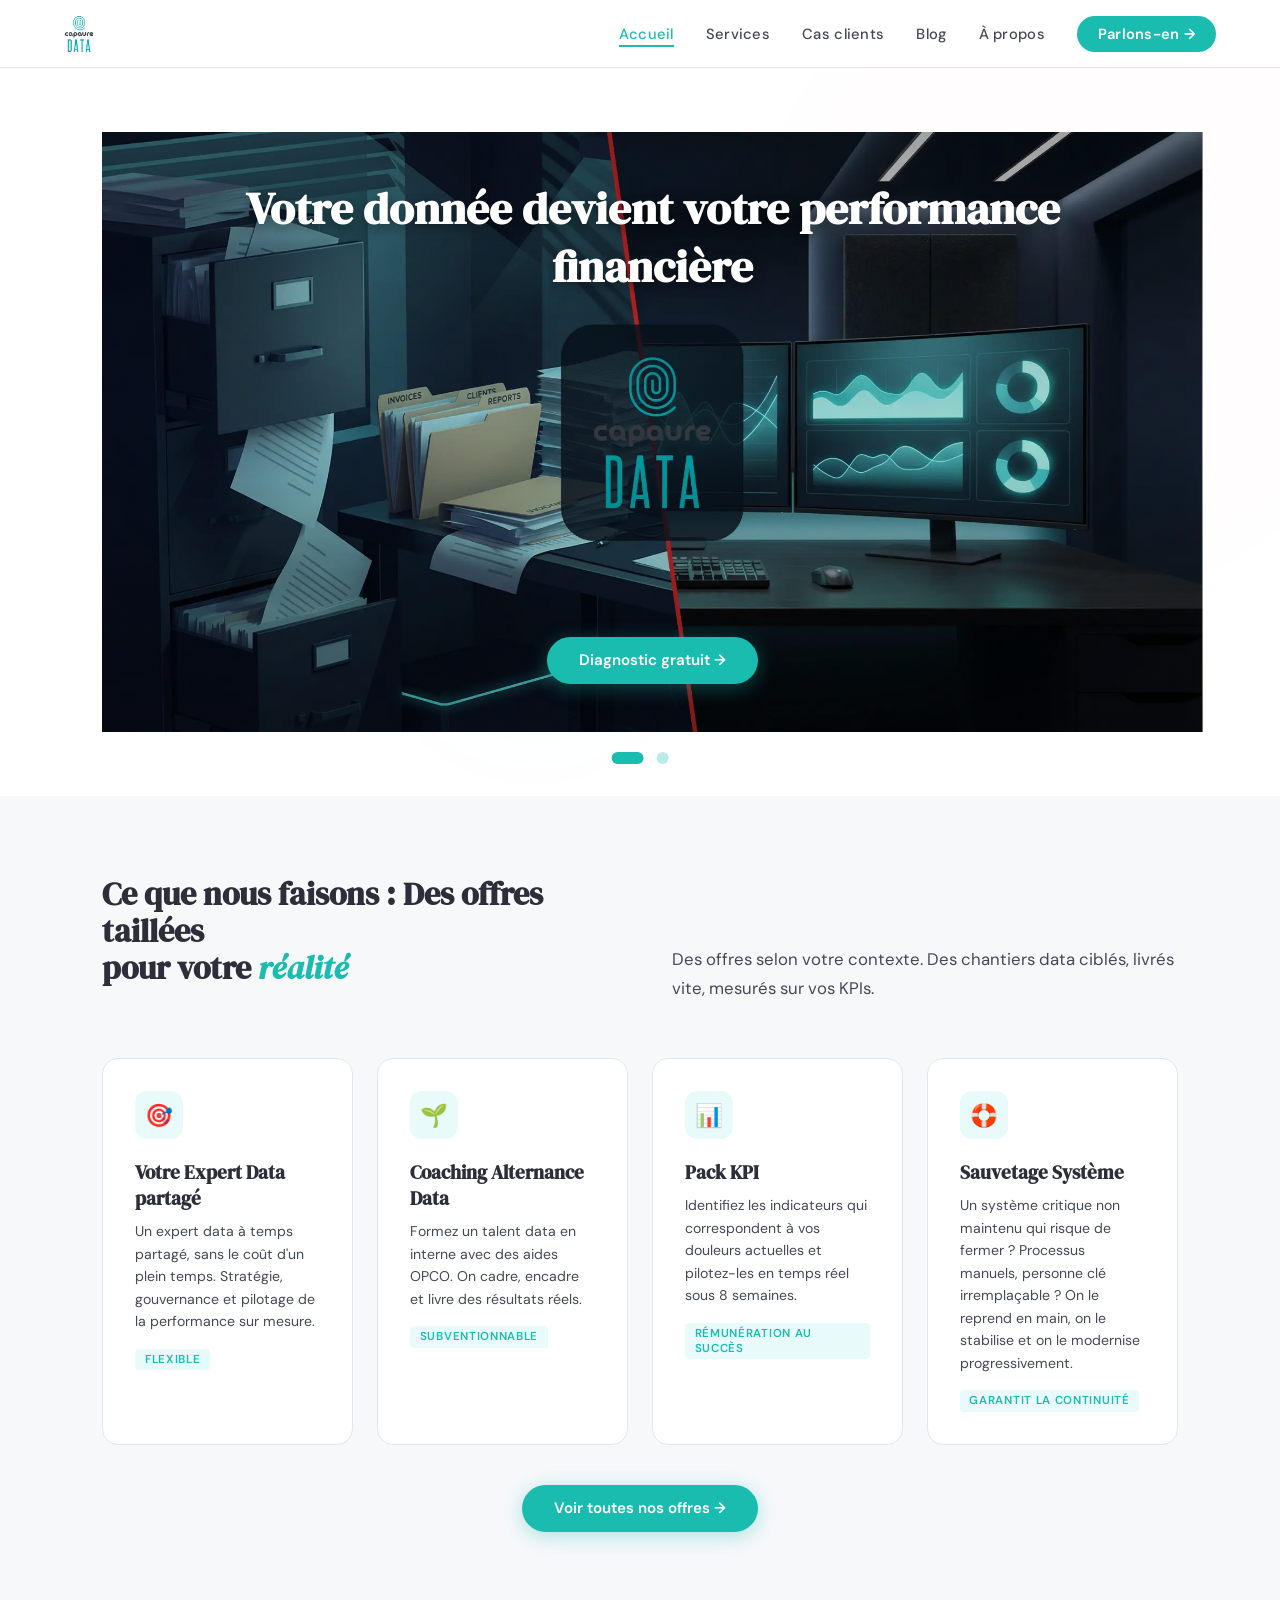
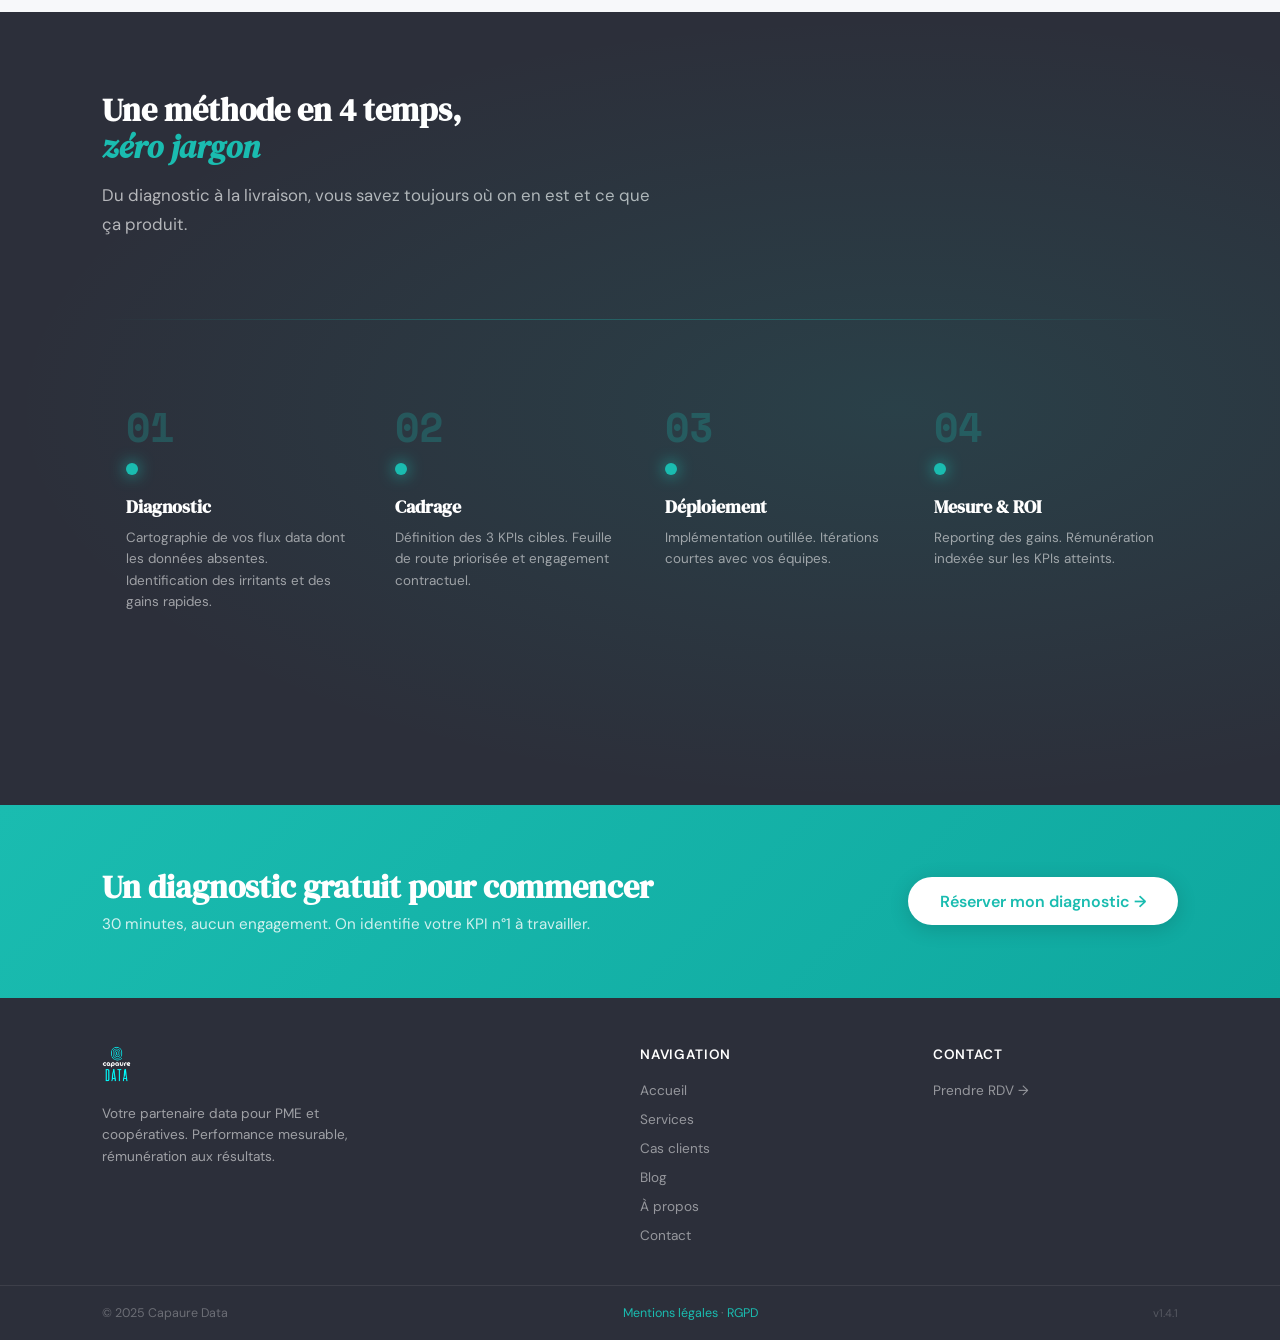
==== index.html @ a497f6e4 "v1.6.0: Add Mentions Légales and RGPD pages, rebrand Philippe to Capaure Data" ====
<!DOCTYPE html>
<html lang="fr">
<head>
  <meta charset="UTF-8">
  <meta name="viewport" content="width=device-width, initial-scale=1.0">
  <meta name="description" content="Capaure Data transforme vos données opérationnelles en leviers de performance mesurables. CDO-as-a-Service, Coaching Data, Pack KPI pour PME et coopératives.">
  <meta name="keywords" content="Data, CDO, Business Intelligence, PME, Coopératives, Performance, KPI, Trésorerie">
  <meta name="author" content="Capaure Data">
  <meta name="robots" content="index, follow">
  <meta property="og:title" content="Capaure Data — Pilotez vos performances par la donnée">
  <meta property="og:description" content="Transformez vos données en leviers de performance mesurables avec Capaure Data.">
  <meta property="og:type" content="website">
  <meta property="og:url" content="https://capaure.com">
  <meta name="twitter:card" content="summary_large_image">
  <meta name="twitter:title" content="Capaure Data — Pilotez vos performances par la donnée">
  <meta name="twitter:description" content="Transformez vos données en leviers de performance mesurables.">
  <link rel="canonical" href="https://capaure.com/">
  <title>Capaure Data — Pilotez vos performances par la donnée | Expert Data pour PME</title>
  <link rel="preconnect" href="https://fonts.googleapis.com">
  <link href="https://fonts.googleapis.com/css2?family=DM+Serif+Display:ital@0;1&family=DM+Sans:wght@300;400;500;600&family=Space+Mono:wght@400;700&display=swap" rel="stylesheet">
  <link rel="stylesheet" href="css/style.css">
  <style>
    /* ── HERO CARROUSEL ── */
    .hero-carousel {
      position: relative; overflow: visible;
      min-height: auto;
      height: auto;
    }
    .hero-slide {
      position: relative; inset: auto;
      min-height: auto;
      height: auto;
      display: none;
      grid-template-columns: 1fr 1fr;
      align-items: center; gap: 4rem;
      padding-left: 8vw; padding-right: 6vw; padding-top: 4rem; padding-bottom: 4rem;
      overflow: visible;
      opacity: 1;
      transition: opacity 0.8s ease-in-out;
      pointer-events: auto;
    }
    .hero-slide.active {
      display: grid;
      opacity: 1;
      pointer-events: auto;
      z-index: 1;
    }
    /* Style pour la nouvelle diapositive Situation vs Solution */
    .hero-slide:first-of-type {
      grid-template-columns: 1fr;
    }
    .hero-slide:first-of-type .hero-content {
      grid-column: 1;
    }
    @media (max-width: 768px) {
      .hero-slide:first-of-type [style*="grid-template-columns: 1fr 1fr"] {
        grid-template-columns: 1fr !important;
      }
    }
    .hero-bg { position: absolute; inset: 0; pointer-events: none; overflow: hidden; }
    .hero-bg-circle { position: absolute; border-radius: 50%; filter: blur(60px); opacity: .18; }
    .hero-bg-circle.c1 { width: 600px; height: 600px; background: var(--teal); right: -100px; top: -100px; }
    .hero-bg-circle.c2 { width: 300px; height: 300px; background: var(--teal-mid); left: 30%; bottom: 5%; }
    .hero-watermark {
      position: absolute; right: 3vw; top: 50%; transform: translateY(-50%);
      width: 52vw; max-width: 700px; opacity: .04; pointer-events: none;
    }
    .hero-content { position: relative; z-index: 2; }
    .hero-slide h1 { font-size: clamp(2.4rem,4.5vw,4rem); animation: fadeUp .7s .1s ease both; }
    .hero-sub { font-size: 1.05rem; line-height: 1.7; color: var(--dark-soft); max-width: 480px; margin-bottom: 2.5rem; animation: fadeUp .7s .2s ease both; }
    .hero-actions { display: flex; gap: 1rem; align-items: center; animation: fadeUp .7s .3s ease both; }
    .hero-kpis { display: flex; gap: 2rem; margin-top: 3rem; padding-top: 2rem; border-top: 1px solid var(--border); animation: fadeUp .7s .4s ease both; flex-wrap: wrap; }
    .kpi-item { max-width: 160px; }
    .kpi-value { font-size: 1.8rem; line-height: 1; margin-bottom: .2rem; }
    .kpi-label-main { font-size: .95rem; font-weight: 600; color: var(--dark); margin-top: .3rem; }
    .kpi-label { font-size: .78rem; color: var(--gray); line-height: 1.4; margin-top: .2rem; }
    .hero-visual { position: relative; z-index: 2; animation: fadeIn .8s .2s ease both; }

    /* Leviers */
    .hero-levers { display: grid; grid-template-columns: repeat(4,1fr); gap: 1.5rem; margin: 2.5rem 0; }
    .lever-item { background: rgba(26,188,176,.08); border: 1px solid rgba(26,188,176,.2); border-radius: 12px; padding: 1.5rem; text-align: center; transition: all .3s; }
    .lever-item:hover { background: rgba(26,188,176,.12); border-color: var(--teal); }
    .lever-icon { font-size: 2rem; margin-bottom: .8rem; }
    .lever-title { font-family: 'DM Serif Display', serif; font-size: 1.1rem; font-weight: 600; color: var(--dark); margin-bottom: .5rem; }
    .lever-desc { font-size: .85rem; color: var(--dark-soft); line-height: 1.5; }

    /* Data Journey Diagram */
    .data-journey-diagram { display: flex; align-items: center; gap: 2rem; background: white; border-radius: 16px; padding: 2.5rem; box-shadow: 0 8px 32px rgba(26,188,176,.15); }
    .journey-step { display: flex; align-items: flex-start; gap: 1.2rem; flex: 1; }
    .step-circle { width: 56px; height: 56px; min-width: 56px; background: linear-gradient(135deg, var(--teal), var(--teal-mid)); border-radius: 50%; display: flex; align-items: center; justify-content: center; font-size: 1.4rem; font-weight: 700; color: white; font-family: 'Space Mono', monospace; }
    .step-content { flex: 1; }
    .step-question { font-family: 'DM Serif Display', serif; font-size: 1rem; font-weight: 600; color: var(--dark); margin-bottom: .5rem; line-height: 1.3; }
    .step-desc { font-size: .85rem; color: var(--dark-soft); line-height: 1.5; }
    .journey-arrow { font-size: 1.8rem; color: var(--teal); font-weight: 700; }

    /* Dashboard mockup */
    .dashboard-card { background: white; border-radius: 20px; box-shadow: var(--shadow-lg); overflow: hidden; border: 1px solid var(--border); }
    .dashboard-header { background: var(--dark); padding: 1rem 1.5rem; display: flex; align-items: center; gap: .8rem; }
    .dot { width: 10px; height: 10px; border-radius: 50%; }
    .dot.r { background: #ff5f57; } .dot.y { background: #ffbd2e; } .dot.g { background: #28ca41; }
    .dashboard-title { color: rgba(255,255,255,.5); font-family: 'Space Mono', monospace; font-size: .72rem; margin-left: auto; }
    .dashboard-body { padding: 1.5rem; }
    .dash-metric-row { display: grid; grid-template-columns: 1fr 1fr 1fr; gap: 1rem; margin-bottom: 1.5rem; }
    .dash-metric { background: var(--light); border-radius: 12px; padding: 1rem; border: 1px solid var(--border); }
    .dash-metric-val { font-family: 'Space Mono', monospace; font-size: 1.4rem; font-weight: 700; color: var(--dark); }
    .dash-metric-val.up { color: var(--teal); }
    .dash-metric-lbl { font-size: .7rem; color: var(--gray); text-transform: uppercase; letter-spacing: .05em; margin-top: .2rem; }
    .dash-metric-delta { font-size: .72rem; font-weight: 600; margin-top: .3rem; }
    .dash-metric-delta.pos { color: var(--teal); }
    .mini-chart { display: flex; align-items: flex-end; gap: 3px; height: 40px; margin-top: .5rem; }
    .mini-bar { flex: 1; background: var(--teal-mid); border-radius: 3px 3px 0 0; }
    .mini-bar.active { background: var(--teal); }
    .progress-item { margin-bottom: .8rem; }
    .progress-header { display: flex; justify-content: space-between; margin-bottom: .3rem; }
    .progress-label { font-size: .78rem; color: var(--dark-soft); font-weight: 500; }
    .progress-pct { font-family: 'Space Mono', monospace; font-size: .75rem; color: var(--teal); font-weight: 700; }

    /* ── RESPONSIVE MOBILE ── */
    @media (max-width: 1024px) {
      .hero-carousel {
        min-height: auto;
      }
      .hero-slide {
        position: relative;
        inset: auto;
        grid-template-columns: 1fr;
        gap: 2rem;
        padding-left: 5vw;
        padding-right: 5vw;
        min-height: auto;
        opacity: 1 !important;
        pointer-events: auto !important;
        display: grid;
      }
      .hero-slide:not(.active) {
        display: none;
      }
      .hero-levers {
        grid-template-columns: repeat(2, 1fr);
        gap: 1rem;
      }
      .data-journey-diagram {
        flex-direction: column;
        gap: 1.5rem;
      }
      .journey-step {
        width: 100%;
      }
      .journey-arrow {
        transform: rotate(90deg);
        margin: 0.5rem 0;
      }
    }

    @media (max-width: 768px) {
      .hero-carousel {
        min-height: auto;
      }
      .hero-slide {
        position: relative;
        inset: auto;
        grid-template-columns: 1fr;
        gap: 2rem;
        padding-left: 4vw;
        padding-right: 4vw;
        min-height: auto;
        padding-top: 3rem;
        padding-bottom: 3rem;
        opacity: 1 !important;
        pointer-events: auto !important;
        display: grid;
      }
      .hero-slide:not(.active) {
        display: none;
      }
      .hero-slide h1 {
        font-size: clamp(1.8rem, 5vw, 2.8rem);
      }
      .hero-sub {
        font-size: 0.95rem;
        max-width: 100%;
      }
      .hero-actions {
        flex-direction: column;
        width: 100%;
      }
      .hero-actions a, .hero-actions button {
        width: 100%;
        text-align: center;
      }
      .hero-kpis {
        flex-direction: column;
        gap: 1.5rem;
      }
      .kpi-item {
        max-width: 100%;
      }
      .hero-levers {
        grid-template-columns: 1fr;
        gap: 1rem;
      }
      .lever-item {
        padding: 1.2rem;
      }
      .lever-icon {
        font-size: 1.5rem;
      }
      .lever-title {
        font-size: 1rem;
      }
      .lever-desc {
        font-size: 0.8rem;
      }
      .data-journey-diagram {
        flex-direction: column;
        gap: 1rem;
        padding: 1.5rem;
      }
      .journey-step {
        width: 100%;
      }
      .step-circle {
        width: 48px;
        height: 48px;
        min-width: 48px;
        font-size: 1.2rem;
      }
      .step-question {
        font-size: 0.95rem;
      }
      .step-desc {
        font-size: 0.8rem;
      }
      .journey-arrow {
        display: none;
      }
      .dashboard-card {
        border-radius: 12px;
      }
      .dashboard-body {
        padding: 1rem;
      }
      .dash-metric-row {
        grid-template-columns: 1fr 1fr;
        gap: 0.8rem;
        margin-bottom: 1rem;
      }
      .dash-metric {
        padding: 0.8rem;
      }
      .dash-metric-val {
        font-size: 1.2rem;
      }
    }

    @media (max-width: 600px) {
      .hero-carousel {
        min-height: auto;
      }
      .hero-slide {
        position: relative;
        inset: auto;
        padding-left: 3vw;
        padding-right: 3vw;
        padding-top: 2rem;
        padding-bottom: 2rem;
        opacity: 1 !important;
        pointer-events: auto !important;
        display: grid;
      }
      .hero-slide:not(.active) {
        display: none;
      }
      .hero-slide h1 {
        font-size: clamp(1.6rem, 4vw, 2.2rem);
        margin-bottom: 1rem;
      }
      .hero-sub {
        font-size: 0.9rem;
        margin-bottom: 1.5rem;
      }
      .hero-actions {
        gap: 0.5rem;
      }
      .hero-actions a, .hero-actions button {
        font-size: 0.9rem;
        padding: 0.8rem 1.2rem;
      }
      .hero-kpis {
        gap: 1rem;
        padding-top: 1rem;
        margin-top: 1.5rem;
        border-top: 1px solid var(--border);
      }
      .kpi-value {
        font-size: 1.4rem;
      }
      .kpi-label-main {
        font-size: 0.85rem;
      }
      .kpi-label {
        font-size: 0.7rem;
      }
      .hero-levers {
        grid-template-columns: 1fr;
        gap: 0.8rem;
        margin: 1.5rem 0;
      }
      .lever-item {
        padding: 1rem;
      }
      .lever-icon {
        font-size: 1.3rem;
        margin-bottom: 0.5rem;
      }
      .lever-title {
        font-size: 0.95rem;
      }
      .lever-desc {
        font-size: 0.75rem;
      }
      .data-journey-diagram {
        padding: 1.2rem;
        gap: 0.8rem;
      }
      .journey-step {
        gap: 0.8rem;
      }
      .step-circle {
        width: 40px;
        height: 40px;
        min-width: 40px;
        font-size: 1rem;
      }
      .step-question {
        font-size: 0.9rem;
      }
      .step-desc {
        font-size: 0.75rem;
      }
      .dashboard-card {
        border-radius: 8px;
      }
      .dashboard-header {
        padding: 0.8rem 1rem;
      }
      .dashboard-body {
        padding: 0.8rem;
      }
      .dash-metric-row {
        grid-template-columns: 1fr;
        gap: 0.6rem;
        margin-bottom: 0.8rem;
      }
      .dash-metric {
        padding: 0.6rem;
      }
      .dash-metric-val {
        font-size: 1rem;
      }
      .dash-metric-lbl {
        font-size: 0.65rem;
      }
      .mini-chart {
        height: 30px;
        gap: 2px;
      }
    }
    .progress-track { height: 6px; background: var(--teal-light); border-radius: 100px; overflow: hidden; }
    .progress-fill { height: 100%; background: linear-gradient(90deg, var(--teal-mid), var(--teal)); border-radius: 100px; animation: growBar 1.5s ease both; }

    /* Carousel dots */
    .carousel-dots {
      position: absolute; bottom: 2rem; left: 50%; transform: translateX(-50%);
      display: flex; gap: .8rem; z-index: 10;
    }
    .carousel-dots .dot {
      width: 12px; height: 12px; border-radius: 50%;
      background: rgba(26,188,176,.3); cursor: pointer;
      transition: all .3s; border: none; padding: 0;
    }
    .carousel-dots .dot.active {
      background: var(--teal); width: 32px; border-radius: 100px;
    }

    /* Services aperçu */
    .services-section { background: var(--light); padding: 5rem 8vw; }
    .services-header { display: grid; grid-template-columns: 1fr 1fr; gap: 4rem; align-items: end; margin-bottom: 3.5rem; }
    .services-grid { display: grid; grid-template-columns: repeat(4,1fr); gap: 1.5rem; }
    .service-card { background: white; border-radius: 16px; padding: 2rem; border: 1px solid var(--border); transition: transform .25s, box-shadow .25s, border-color .25s; position: relative; overflow: hidden; }
    .service-card::before { content: ''; position: absolute; top: 0; left: 0; right: 0; height: 3px; background: linear-gradient(90deg, var(--teal-mid), var(--teal)); transform: scaleX(0); transform-origin: left; transition: transform .3s; }
    .service-card:hover { transform: translateY(-4px); box-shadow: var(--shadow-lg); border-color: var(--teal-mid); }
    .service-card:hover::before { transform: scaleX(1); }
    .service-icon { width: 48px; height: 48px; background: var(--teal-light); border-radius: 12px; display: flex; align-items: center; justify-content: center; font-size: 1.4rem; margin-bottom: 1.2rem; }
    .service-card h3 { font-family: 'DM Serif Display', serif; font-size: 1.2rem; margin-bottom: .6rem; }
    .service-card p { font-size: .88rem; line-height: 1.6; color: var(--dark-soft); }
    .service-tag { display: inline-block; margin-top: 1rem; font-size: .72rem; font-weight: 600; letter-spacing: .06em; text-transform: uppercase; color: var(--teal); background: var(--teal-light); padding: .2rem .6rem; border-radius: 4px; }

    /* Méthode */
    .method-section { background: var(--dark); color: white; position: relative; overflow: hidden; padding: 5rem 8vw; }
    .method-section::before { content: ''; position: absolute; inset: 0; background: radial-gradient(ellipse at 70% 50%, rgba(26,188,176,.12) 0%, transparent 70%); pointer-events: none; }
    .method-steps { display: grid; grid-template-columns: repeat(4,1fr); gap: 1px; margin-top: 3.5rem; position: relative; margin-left: -8vw; margin-right: -8vw; padding-left: 8vw; padding-right: 8vw; }
    .method-steps::before { content: ''; position: absolute; top: 24px; left: 8vw; right: 8vw; height: 1px; background: linear-gradient(90deg, transparent, var(--teal), var(--teal), transparent); opacity: .3; }
    .method-step { padding: 2rem 1.5rem; }
    .step-num { font-family: 'Space Mono', monospace; font-size: 2.5rem; font-weight: 700; color: var(--teal); opacity: .25; line-height: 1; margin-bottom: 1rem; }
    .step-dot { width: 12px; height: 12px; background: var(--teal); border-radius: 50%; margin-bottom: 1.2rem; box-shadow: 0 0 16px var(--teal); }
    .method-step h3 { font-family: 'DM Serif Display', serif; font-size: 1.15rem; color: white; margin-bottom: .5rem; }
    .method-step p { font-size: .84rem; line-height: 1.6; color: rgba(255,255,255,.55); }

    /* Secteurs */
    section.reveal:not(.services-section) > div { padding: 5rem 8vw; }
    .sectors-grid { display: grid; grid-template-columns: repeat(2,1fr); gap: 1.5rem; }
    .sector-card { display: flex; align-items: flex-start; gap: 1.2rem; background: white; border: 1px solid var(--border); border-radius: 14px; padding: 1.5rem; transition: border-color .2s, box-shadow .2s; }
    .sector-card:hover { border-color: var(--teal); box-shadow: 0 4px 24px rgba(26,188,176,.12); }
    .sector-icon-wrap { width: 44px; height: 44px; flex-shrink: 0; background: var(--teal-light); border-radius: 10px; display: flex; align-items: center; justify-content: center; font-size: 1.3rem; }
    .sector-card h3 { font-size: 1rem; font-weight: 600; margin-bottom: .4rem; }
    .sector-card p { font-size: .84rem; color: var(--dark-soft); line-height: 1.5; }

    @media (max-width: 900px) {
      .hero-slide { grid-template-columns: 1fr; padding: 5rem 6vw 4rem; }
      .hero-visual { display: none; }
      .hero-levers { grid-template-columns: repeat(2,1fr); }
      .services-header { grid-template-columns: 1fr; gap: 1rem; }
      .services-grid { grid-template-columns: repeat(2,1fr); }
      .method-steps { grid-template-columns: 1fr 1fr; }
      .sectors-grid { grid-template-columns: 1fr; }
    }
    @media (max-width: 600px) {
      .hero-levers { grid-template-columns: 1fr; }
      .services-grid { grid-template-columns: 1fr; }
      .method-steps { grid-template-columns: 1fr; }
    }
  </style>
</head>
<body>

<!-- NAV -->
<nav id="mainNav">
  <a href="index.html" class="nav-logo">
    <img src="assets/logo.png" alt="Capaure Data">
    <span class="nav-logo-fallback">Capaure <strong>Data</strong></span>
  </a>
  <ul class="nav-links">
    <li><a href="index.html" class="active">Accueil</a></li>
    <li><a href="services.html">Services</a></li>
    <li><a href="cas-clients.html">Cas clients</a></li>
    <li><a href="blog.html">Blog</a></li>
    <li><a href="a-propos.html">À propos</a></li>
    <li><a href="contact.html" class="nav-cta">Parlons-en →</a></li>
  </ul>
  <div class="nav-burger" id="navBurger"><span></span><span></span><span></span></div>
</nav>

<!-- HERO CARROUSEL -->
<section class="hero-carousel">
  <!-- Diapositive 0 : Situation vs Solution avec flèche de transformation -->
  <div class="hero-slide active">
    <div class="hero-bg">
      <div class="hero-bg-circle c1" style="background: rgba(255,95,87,.08); right: -100px; top: -100px;"></div>
      <div class="hero-bg-circle c2" style="background: rgba(26,188,176,.08); left: 30%; bottom: 5%;"></div>
    </div>
    <div class="hero-content" style="grid-template-columns: 1fr; max-width: 100%; position: relative; background: url('assets/pme_split_logo_center.webp') center/cover no-repeat; min-height: 600px; display: flex; flex-direction: column; align-items: center; justify-content: space-between; padding: 3rem 2rem;">
      <!-- Overlay semi-transparent pour lisibilité -->
      <div style="position: absolute; top: 0; left: 0; right: 0; bottom: 0; background: linear-gradient(180deg, rgba(0,0,0,0.3) 0%, rgba(0,0,0,0.1) 50%, rgba(0,0,0,0.4) 100%); z-index: 1;"></div>
      
      <!-- Titre en haut -->
      <h1 style="position: relative; z-index: 10; font-family: 'DM Serif Display', serif; font-size: clamp(1.8rem, 5vw, 2.8rem); color: white; text-align: center; line-height: 1.3; margin: 0; max-width: 90%; text-shadow: 0 4px 12px rgba(0,0,0,0.4);">Votre donnée devient votre performance financière</h1>
      
      <!-- Bouton CTA centré en bas -->
      <div class="hero-actions" style="position: relative; z-index: 10;">
        <a href="contact.html" class="btn-primary">Diagnostic gratuit →</a>
      </div>
    </div>
    </div>

  </div>

  <!-- Diapositive 1 : La donnée au service de votre terrain -->
  <div class="hero-slide">
    <div class="hero-bg">
      <div class="hero-bg-circle c1"></div>
      <div class="hero-bg-circle c2"></div>
    </div>
    <svg class="hero-watermark" viewBox="0 0 200 200" xmlns="http://www.w3.org/2000/svg">
      <path d="M100,20 C55,20 20,55 20,100 C20,145 55,180 100,180 C145,180 180,145 180,100" fill="none" stroke="#1ABCB0" stroke-width="2.5"/>
      <path d="M100,35 C63,35 35,63 35,100 C35,137 63,165 100,165 C137,165 165,137 165,100" fill="none" stroke="#1ABCB0" stroke-width="2.5"/>
      <path d="M100,50 C71,50 50,71 50,100 C50,129 71,150 100,150 C129,150 150,129 150,100" fill="none" stroke="#1ABCB0" stroke-width="2.5"/>
      <path d="M100,65 C79,65 65,79 65,100 C65,121 79,135 100,135 C121,135 135,121 135,100" fill="none" stroke="#1ABCB0" stroke-width="2.5"/>
      <path d="M100,80 C87,80 80,87 80,100 C80,113 87,120 100,120 C113,120 120,113 120,100" fill="none" stroke="#1ABCB0" stroke-width="2.5"/>
      <circle cx="100" cy="100" r="5" fill="#1ABCB0"/>
    </svg>
    <div class="hero-content">
      <div class="eyebrow-pill">Offre pour les entreprises à données sous-exploitées</div>
      <h1>La donnée<br>au service de <em>votre terrain</em></h1>
      <p class="hero-sub">Capaure Data transforme vos données opérationnelles en leviers de performance mesurables — pour les PME et coopératives qui veulent des résultats concrets, pas des slides.</p>
      <div class="hero-actions">
        <a href="contact.html" class="btn-primary">Diagnostic gratuit →</a>
        <a href="services.html" class="btn-secondary">Nos offres <span class="arrow">→</span></a>
      </div>
      <div class="hero-kpis">
        <div class="kpi-item"><div class="kpi-value">💰</div><div class="kpi-label-main">Vendre plus</div><div class="kpi-label">Chaque devis non transformé est du CA perdu. On le traque et on le récupère.</div></div>
        <div class="kpi-item"><div class="kpi-value">📦</div><div class="kpi-label-main">Livrer mieux</div><div class="kpi-label">Moins de retards = moins de pénalités et plus de renouvellements.</div></div>
        <div class="kpi-item"><div class="kpi-value">📉</div><div class="kpi-label-main">Encaisser vite</div><div class="kpi-label">Des créances mieux pilotées, c'est de la trésorerie libérée.</div></div>
      </div>
    </div>
    <div class="hero-visual">
      <div class="dashboard-card">
        <div class="dashboard-header">
          <div class="dot r"></div><div class="dot y"></div><div class="dot g"></div>
          <span class="dashboard-title">capaure · tableau de bord</span>
        </div>
        <div class="dashboard-body">
          <div class="dash-metric-row">
            <div class="dash-metric"><div class="dash-metric-val up">87%</div><div class="dash-metric-lbl">Livraisons OTD</div><div class="dash-metric-delta pos">↑ +12pts</div></div>
            <div class="dash-metric"><div class="dash-metric-val up">23%</div><div class="dash-metric-lbl">Conv. devis</div><div class="dash-metric-delta pos">↑ +8pts</div></div>
            <div class="dash-metric"><div class="dash-metric-val">-18j</div><div class="dash-metric-lbl">DSO créances</div><div class="dash-metric-delta pos">↓ amélioré</div></div>
          </div>
          <div class="mini-chart">
            <div class="mini-bar" style="height:40%"></div><div class="mini-bar" style="height:55%"></div>
            <div class="mini-bar" style="height:45%"></div><div class="mini-bar" style="height:65%"></div>
            <div class="mini-bar" style="height:70%"></div><div class="mini-bar" style="height:60%"></div>
            <div class="mini-bar active" style="height:87%"></div>
          </div>
          <div style="height:1px;background:var(--border);margin:1rem 0"></div>
          <div class="progress-item"><div class="progress-header"><span class="progress-label">Conversion devis</span><span class="progress-pct">87%</span></div><div class="progress-track"><div class="progress-fill" style="width:87%"></div></div></div>
          <div class="progress-item"><div class="progress-header"><span class="progress-label">Livraisons à l'heure</span><span class="progress-pct">74%</span></div><div class="progress-track"><div class="progress-fill" style="width:74%"></div></div></div>
          <div class="progress-item"><div class="progress-header"><span class="progress-label">Recouvrement créances</span><span class="progress-pct">91%</span></div><div class="progress-track"><div class="progress-fill" style="width:91%"></div></div></div>
        </div>
      </div>
    </div>
  </div>

  <!-- Diapositive 2 : 30% des dirigeants + leviers -->
  <div class="hero-slide">
    <div class="hero-bg">
      <div class="hero-bg-circle c1" style="background: rgba(26,188,176,.15)"></div>
      <div class="hero-bg-circle c2" style="background: rgba(26,188,176,.08)"></div>
    </div>
    <div class="hero-content">
      <div class="eyebrow-pill">Le défi des dirigeants</div>
      <h1>30% des dirigeants de TPE-PME<br>jugent leur <em>trésorerie difficile</em></h1>
      <p class="hero-sub">Débouchés incertains, rentabilité fragile, cash difficile à récupérer, productivité sous-optimale. Capaure Data active les quatre leviers clés pour transformer cette situation.</p>
      <div class="hero-levers">
        <div class="lever-item">
          <div class="lever-icon">💵</div>
          <div class="lever-title">Prix</div>
          <div class="lever-desc">Optimiser votre positionnement tarifaire par segment client.</div>
        </div>
        <div class="lever-item">
          <div class="lever-icon">📊</div>
          <div class="lever-title">Coûts</div>
          <div class="lever-desc">Identifier et réduire les coûts cachés et les inefficacités.</div>
        </div>
        <div class="lever-item">
          <div class="lever-icon">⚙️</div>
          <div class="lever-title">Productivité</div>
          <div class="lever-desc">Augmenter l'output par ressource avec des données fiables.</div>
        </div>
        <div class="lever-item">
          <div class="lever-icon">📈</div>
          <div class="lever-title">Ventes</div>
          <div class="lever-desc">Convertir plus de devis et augmenter le panier moyen.</div>
        </div>
      </div>
      <div class="hero-actions">
        <a href="contact.html" class="btn-primary">Diagnostic gratuit →</a>
        <a href="services.html" class="btn-secondary">Nos offres <span class="arrow">→</span></a>
      </div>
    </div>
    <div class="hero-visual">
      <div class="data-journey-diagram">
        <div class="journey-step step-1">
          <div class="step-circle">1</div>
          <div class="step-content">
            <div class="step-question">Ai-je accès à l'information ?</div>
            <div class="step-desc">Collecte et consolidation</div>
          </div>
        </div>
        <div class="journey-arrow">→</div>
        <div class="journey-step step-2">
          <div class="step-circle">2</div>
          <div class="step-content">
            <div class="step-question">Comment la transformer en valeur ?</div>
            <div class="step-desc">Analyse et pilotage KPI</div>
          </div>
        </div>
      </div>
    </div>
  </div>

  <!-- Indicateurs de navigation -->
  <div class="carousel-dots">
    <button class="dot active" data-slide="0" aria-label="Slide 1"></button>
    <button class="dot" data-slide="1" aria-label="Slide 2"></button>
  </div>
</section>

<!-- SERVICES APERÇU -->
<section class="services-section reveal">
  <div class="services-header">
    <div>
      <h2>Ce que nous faisons : Des offres taillées<br>pour votre <em>réalité</em></h2>
    </div>
    <p style="font-size:1.05rem;line-height:1.7;color:var(--dark-soft)">Des offres selon votre contexte. Des chantiers data ciblés, livrés vite, mesurés sur vos KPIs.</p>
  </div>
  <div class="services-grid">
    <div class="service-card"><div class="service-icon">🎯</div><h3>Votre Expert Data partagé</h3><p>Un expert data à temps partagé, sans le coût d'un plein temps. Stratégie, gouvernance et pilotage de la performance sur mesure.</p><span class="service-tag">Flexible</span></div>
    <div class="service-card"><div class="service-icon">🌱</div><h3>Coaching Alternance Data</h3><p>Formez un talent data en interne avec des aides OPCO. On cadre, encadre et livre des résultats réels.</p><span class="service-tag">Subventionnable</span></div>
    <div class="service-card"><div class="service-icon">📊</div><h3>Pack KPI</h3><p>Identifiez les indicateurs qui correspondent à vos douleurs actuelles et pilotez-les en temps réel sous 8 semaines.</p><span class="service-tag">Rémunération au succès</span></div>
    <div class="service-card"><div class="service-icon">🛟</div><h3>Sauvetage Système</h3><p>Un système critique non maintenu qui risque de fermer ? Processus manuels, personne clé irremplaçable ? On le reprend en main, on le stabilise et on le modernise progressivement.</p><span class="service-tag">Garantit la continuité</span></div>
  </div>
  <div style="text-align:center;margin-top:2.5rem"><a href="services.html" class="btn-primary">Voir toutes nos offres →</a></div>
</section>

<!-- MÉTHODE -->
<section class="method-section reveal">
  <h2 style="color:white">Une méthode en 4 temps,<br><em>zéro jargon</em></h2>
  <p style="font-size:1.05rem;line-height:1.7;color:rgba(255,255,255,.65);max-width:560px">Du diagnostic à la livraison, vous savez toujours où on en est et ce que ça produit.</p>
  <div class="method-steps">
    <div class="method-step"><div class="step-num">01</div><div class="step-dot"></div><h3>Diagnostic</h3><p>Cartographie de vos flux data dont les données absentes. Identification des irritants et des gains rapides.</p></div>
    <div class="method-step"><div class="step-num">02</div><div class="step-dot"></div><h3>Cadrage</h3><p>Définition des 3 KPIs cibles. Feuille de route priorisée et engagement contractuel.</p></div>
    <div class="method-step"><div class="step-num">03</div><div class="step-dot"></div><h3>Déploiement</h3><p>Implémentation outillée. Itérations courtes avec vos équipes.</p></div>
    <div class="method-step"><div class="step-num">04</div><div class="step-dot"></div><h3>Mesure & ROI</h3><p>Reporting des gains. Rémunération indexée sur les KPIs atteints.</p></div>
  </div>
</section>


<!-- CTA -->
<div class="cta-band reveal">
  <div><h2>Un diagnostic gratuit pour commencer</h2><p>30 minutes, aucun engagement. On identifie votre KPI n°1 à travailler.</p></div>
  <a href="contact.html" class="btn-white">Réserver mon diagnostic →</a>
</div>

<!-- FOOTER -->
<footer>
  <div class="footer-brand"><img src="assets/logo.png" alt="Capaure Data"><p>Votre partenaire data pour PME et coopératives. Performance mesurable, rémunération aux résultats.</p></div>
  <div><h4>Navigation</h4><ul><li><a href="index.html">Accueil</a></li><li><a href="services.html">Services</a></li><li><a href="cas-clients.html">Cas clients</a></li>
    <li><a href="blog.html">Blog</a></li><li><a href="a-propos.html">À propos</a></li><li><a href="contact.html">Contact</a></li></ul></div>
  <div><h4>Contact</h4><ul><li><a href="contact.html">Prendre RDV →</a></li></ul></div>
</footer>
<div class="footer-bottom"><span>© 2025 Capaure Data</span><span><a href="mentions-legales.html">Mentions légales</a> · <a href="rgpd.html">RGPD</a></span><span style="font-size: 0.7rem; color: rgba(255,255,255,.2);">v1.4.1</span></div>

<script src="js/main.js"></script>
<script>
  // Carrousel
  document.querySelectorAll('.carousel-dots .dot').forEach(dot => {
    dot.addEventListener('click', function() {
      const slideIndex = parseInt(this.dataset.slide);
      showSlide(slideIndex);
    });
  });

  function showSlide(index) {
    const slides = document.querySelectorAll('.hero-slide');
    const dots = document.querySelectorAll('.carousel-dots .dot');
    
    slides.forEach(slide => slide.classList.remove('active'));
    dots.forEach(dot => dot.classList.remove('active'));
    
    slides[index].classList.add('active');
    dots[index].classList.add('active');
  }

  // Auto-rotate carrousel toutes les 8 secondes
  let currentSlide = 0;
  setInterval(() => {
    currentSlide = (currentSlide + 1) % 2;
    showSlide(currentSlide);
  }, 8000);
</script>
</body>
</html>
---- css/style.css ----
/* ═══════════════════════════════════════════
   CAPAURE DATA — style.css
   Variables, reset, composants partagés
═══════════════════════════════════════════ */

/* ── VARIABLES ── */
:root {
  --teal: #1ABCB0;
  --teal-light: #e8faf9;
  --teal-mid: #b2ede9;
  --dark: #2C2F3A;
  --dark-soft: #454855;
  --gray: #8a8f9e;
  --light: #f7f8fa;
  --white: #ffffff;
  --border: #e4e6ed;
  --shadow: 0 2px 24px rgba(26,188,176,0.10);
  --shadow-lg: 0 8px 48px rgba(44,47,58,0.12);
}

/* ── RESET ── */
* { margin: 0; padding: 0; box-sizing: border-box; }
html { scroll-behavior: smooth; }
body {
  font-family: 'DM Sans', sans-serif;
  color: var(--dark);
  background: var(--white);
  overflow-x: hidden;
  padding-top: 68px; /* compense la nav fixed */
}

/* ── TYPOGRAPHIE ── */
h1 {
  font-family: 'DM Serif Display', serif;
  font-size: clamp(2rem, 4vw, 3.2rem);
  line-height: 1.1;
  margin-bottom: 1.2rem;
}
h2 {
  font-family: 'DM Serif Display', serif;
  font-size: clamp(1.6rem, 2.5vw, 2.2rem);
  line-height: 1.15;
  margin-bottom: 1rem;
}
h1 em, h2 em { font-style: italic; color: var(--teal); }

/* ── ANIMATIONS ── */
@keyframes fadeUp {
  from { opacity: 0; transform: translateY(20px); }
  to   { opacity: 1; transform: translateY(0); }
}
@keyframes fadeIn {
  from { opacity: 0; }
  to   { opacity: 1; }
}
@keyframes pulse {
  0%, 100% { opacity: 1; transform: scale(1); }
  50%       { opacity: .4; transform: scale(1.4); }
}
@keyframes growBar {
  from { width: 0 !important; }
}
@keyframes rotate {
  from { transform: rotate(0deg); }
  to   { transform: rotate(360deg); }
}

.reveal {
  opacity: 0;
  transform: translateY(24px);
  transition: opacity .6s ease, transform .6s ease;
}
.reveal.visible {
  opacity: 1;
  transform: translateY(0);
}

/* ── NAV ── */
nav {
  position: fixed; top: 0; left: 0; right: 0; z-index: 200;
  background: rgba(255,255,255,0.95);
  backdrop-filter: blur(14px);
  border-bottom: 1px solid var(--border);
  padding: 0 5vw; height: 68px;
  display: flex; align-items: center; justify-content: space-between;
  transition: box-shadow .3s;
}
nav.scrolled { box-shadow: var(--shadow-lg); }

.nav-logo { display: flex; align-items: center; gap: 10px; text-decoration: none; }
.nav-logo img { height: 38px; width: auto; }
.nav-logo .nav-logo-fallback {
  display: none;
  font-family: 'DM Serif Display', serif;
  font-size: 1.2rem; color: var(--teal);
}

.nav-links { display: flex; align-items: center; gap: 2rem; list-style: none; }
.nav-links a {
  text-decoration: none; color: var(--dark-soft);
  font-size: .92rem; font-weight: 500;
  letter-spacing: .02em; transition: color .2s;
  position: relative;
}
.nav-links a::after {
  content: ''; position: absolute; bottom: -3px; left: 0; right: 0;
  height: 2px; background: var(--teal);
  transform: scaleX(0); transform-origin: left; transition: transform .25s;
}
.nav-links a:hover { color: var(--teal); }
.nav-links a:hover::after,
.nav-links a.active::after { transform: scaleX(1); }
.nav-links a.active { color: var(--teal); }

.nav-cta {
  background: var(--teal) !important;
  color: white !important;
  padding: .5rem 1.3rem;
  border-radius: 100px;
  font-weight: 600 !important;
  transition: background .2s, transform .15s !important;
}
.nav-cta::after { display: none !important; }
.nav-cta:hover { background: #148f86 !important; transform: translateY(-1px); }

.nav-burger {
  display: none; flex-direction: column; gap: 5px;
  cursor: pointer; padding: 4px;
}
.nav-burger span {
  width: 24px; height: 2px;
  background: var(--dark); border-radius: 2px; transition: all .3s;
}
.nav-burger.active span:nth-child(1) {
  transform: rotate(45deg) translate(8px, 8px);
}
.nav-burger.active span:nth-child(2) {
  opacity: 0;
}
.nav-burger.active span:nth-child(3) {
  transform: rotate(-45deg) translate(7px, -7px);
}

.nav-links.active {
  display: flex !important;
  position: absolute;
  top: 68px;
  left: 0;
  right: 0;
  flex-direction: column;
  background: rgba(255,255,255,0.98);
  backdrop-filter: blur(14px);
  border-bottom: 1px solid var(--border);
  padding: 1.5rem 5vw;
  gap: 1rem;
  box-shadow: var(--shadow-lg);
  z-index: 199;
}
.nav-links.active a {
  padding: 0.75rem 0;
  border-bottom: 1px solid var(--border);
}
.nav-links.active a:last-child {
  border-bottom: none;
}

/* ── BADGES / LABELS ── */
.eyebrow-pill {
  display: inline-flex; align-items: center; gap: .5rem;
  background: var(--teal-light); border: 1px solid var(--teal-mid);
  color: var(--teal); font-size: .8rem; font-weight: 600;
  letter-spacing: .08em; text-transform: uppercase;
  padding: .35rem .9rem; border-radius: 100px; margin-bottom: 1.5rem;
}
.eyebrow-pill::before {
  content: ''; width: 6px; height: 6px;
  background: var(--teal); border-radius: 50%;
  animation: pulse 2s infinite;
}

.section-label {
  font-size: .78rem; font-weight: 600;
  letter-spacing: .1em; text-transform: uppercase;
  color: var(--teal); margin-bottom: .7rem;
  display: flex; align-items: center; gap: .5rem;
  margin-left: -28px; /* Aligne le texte du label sur la même ligne verticale que les titres h1/h2 */
}
.section-label::before { content: ''; width: 20px; height: 2px; background: var(--teal); }

/* ── BOUTONS ── */
.btn-primary {
  display: inline-block;
  background: var(--teal); color: white;
  padding: .85rem 2rem; border-radius: 100px;
  text-decoration: none; font-weight: 600; font-size: .95rem;
  border: none; cursor: pointer;
  transition: background .2s, transform .15s, box-shadow .2s;
  box-shadow: 0 4px 20px rgba(26,188,176,.35);
}
.btn-primary:hover {
  background: #148f86; transform: translateY(-2px);
  box-shadow: 0 8px 30px rgba(26,188,176,.45);
}
.btn-outline {
  display: inline-block;
  border: 2px solid var(--teal); color: var(--teal);
  padding: .8rem 1.8rem; border-radius: 100px;
  text-decoration: none; font-weight: 600; font-size: .95rem;
  transition: all .2s; cursor: pointer;
}
.btn-outline:hover { background: var(--teal); color: white; }

.btn-secondary {
  color: var(--dark); text-decoration: none;
  font-weight: 500; font-size: .95rem;
  display: inline-flex; align-items: center; gap: .4rem;
  transition: color .2s;
}
.btn-secondary:hover { color: var(--teal); }
.btn-secondary .arrow {
  width: 22px; height: 22px;
  border: 2px solid currentColor; border-radius: 50%;
  display: flex; align-items: center; justify-content: center;
  font-size: .8rem; transition: transform .2s;
}
.btn-secondary:hover .arrow { transform: translateX(3px); }

.btn-white {
  background: white; color: var(--teal);
  padding: .85rem 2rem; border-radius: 100px;
  text-decoration: none; font-weight: 600; white-space: nowrap;
  transition: transform .15s, box-shadow .2s;
  box-shadow: 0 4px 20px rgba(0,0,0,.15);
}
.btn-white:hover { transform: translateY(-2px); box-shadow: 0 8px 30px rgba(0,0,0,.2); }

/* ── PAGE HERO (pages internes) ── */
.page-hero {
  padding: 8vw 8vw 6rem;
  background: var(--white);
  position: relative; overflow: hidden;
}

/* Cercles décoratifs identiques à l'index */
.page-hero::before {
  content: '';
  position: absolute; top: -100px; right: -100px;
  width: 600px; height: 600px; border-radius: 50%;
  background: var(--teal); filter: blur(60px); opacity: .10;
  pointer-events: none;
}

/* Ligne de séparation bas */
.page-hero::after {
  content: ''; position: absolute; bottom: 0; left: 0; right: 0;
  height: 1px;
  background: linear-gradient(90deg, transparent, var(--teal-mid), transparent);
}

.page-hero-inner {
  max-width: 700px;
  position: relative; z-index: 2;
  animation: fadeUp .7s .1s ease both;
}

.page-hero h1 {
  font-size: clamp(2.4rem, 4.5vw, 4rem);
  margin-bottom: 1.2rem;
}

.page-hero p {
  font-size: 1.05rem; line-height: 1.7;
  color: var(--dark-soft); max-width: 520px;
}

/* ── CTA BAND ── */
.cta-band {
  background: linear-gradient(135deg, var(--teal) 0%, #0fa89f 100%);
  padding: 4rem 8vw;
  display: flex; align-items: center; justify-content: space-between;
  gap: 2rem; flex-wrap: wrap;
}
.cta-band h2 { color: white; font-size: clamp(1.5rem,2.5vw,2rem); margin-bottom: .5rem; }
.cta-band p  { color: rgba(255,255,255,.8); font-size: .95rem; }

/* ── FOOTER ── */
footer {
  background: var(--dark); color: rgba(255,255,255,.55);
  padding: 3rem 8vw 2rem;
  display: grid; grid-template-columns: 2fr 1fr 1fr; gap: 3rem;
}
.footer-brand img { height: 36px; margin-bottom: 1rem; filter: brightness(10); }
.footer-brand p { font-size: .85rem; line-height: 1.6; max-width: 260px; }
footer h4 {
  color: white; font-size: .85rem; font-weight: 600;
  letter-spacing: .06em; text-transform: uppercase; margin-bottom: 1rem;
}
footer ul { list-style: none; }
footer ul li { margin-bottom: .5rem; }
footer ul li a {
  text-decoration: none; color: rgba(255,255,255,.5);
  font-size: .85rem; transition: color .2s;
}
footer ul li a:hover { color: var(--teal); }

.footer-bottom {
  background: var(--dark);
  border-top: 1px solid rgba(255,255,255,.08);
  padding: 1.2rem 8vw;
  display: flex; justify-content: space-between; align-items: center;
  font-size: .78rem; color: rgba(255,255,255,.3);
}
.footer-bottom a { color: var(--teal); text-decoration: none; }

/* ── OFFER BLOCKS (services) ── */
.offer-block {
  display: grid; grid-template-columns: 1fr 1fr;
  gap: 5rem; align-items: center;
  padding: 5rem 8vw; border-bottom: 1px solid var(--border);
}
.offer-block.reverse { direction: rtl; }
.offer-block.reverse > * { direction: ltr; }
.offer-block.bg-light { background: var(--light); }

.offer-tag {
  display: inline-block; font-size: .72rem; font-weight: 700;
  letter-spacing: .1em; text-transform: uppercase;
  color: var(--teal); background: var(--teal-light);
  padding: .3rem .8rem; border-radius: 4px; margin-bottom: 1.2rem;
}
.offer-content .lead {
  font-size: 1rem; line-height: 1.7;
  color: var(--dark-soft); margin-bottom: 1.8rem;
}
.offer-includes { list-style: none; margin-bottom: 2rem; }
.offer-includes li {
  display: flex; align-items: flex-start; gap: .8rem;
  padding: .6rem 0; border-bottom: 1px solid var(--border);
  font-size: .9rem; color: var(--dark-soft); line-height: 1.5;
}
.offer-includes li:last-child { border-bottom: none; }
.offer-includes li::before { content: '✓'; color: var(--teal); font-weight: 700; flex-shrink: 0; margin-top: 1px; }

/* ── VISUALS (dashboard, timeline…) ── */
.offer-visual {
  background: var(--dark); border-radius: 20px;
  padding: 2rem; position: relative; overflow: hidden;
}
.offer-visual::before {
  content: ''; position: absolute; inset: 0;
  background: radial-gradient(ellipse at 80% 20%, rgba(26,188,176,.2) 0%, transparent 60%);
}
.offer-visual-title {
  font-family: 'Space Mono', monospace; font-size: .7rem;
  color: rgba(255,255,255,.4); letter-spacing: .1em;
  text-transform: uppercase; margin-bottom: 1.5rem;
}
.timeline { position: relative; }
.timeline::before {
  content: ''; position: absolute; left: 14px; top: 0; bottom: 0;
  width: 2px; background: rgba(26,188,176,.25);
}
.tl-item { display: flex; gap: 1.2rem; align-items: flex-start; margin-bottom: 1.2rem; }
.tl-dot {
  width: 28px; height: 28px; flex-shrink: 0;
  background: var(--teal); border-radius: 50%;
  display: flex; align-items: center; justify-content: center;
  font-family: 'Space Mono', monospace; font-size: .65rem; font-weight: 700;
  color: var(--dark); z-index: 1;
}
.tl-content h4 { color: white; font-size: .88rem; font-weight: 600; margin-bottom: .2rem; }
.tl-content p  { color: rgba(255,255,255,.5); font-size: .78rem; line-height: 1.5; }

.kpi-visual { background: white; border-radius: 20px; border: 1px solid var(--border); box-shadow: var(--shadow-lg); overflow: hidden; }
.kpi-visual-header { background: var(--teal); padding: 1rem 1.5rem; font-family: 'Space Mono', monospace; font-size: .72rem; color: rgba(255,255,255,.8); letter-spacing: .08em; }
.kpi-visual-body { padding: 1.5rem; }
.kpi-row { display: flex; align-items: center; justify-content: space-between; padding: .8rem 0; border-bottom: 1px solid var(--border); }
.kpi-row:last-child { border-bottom: none; }
.kpi-name { font-size: .88rem; color: var(--dark-soft); }
.kpi-badge { font-family: 'Space Mono', monospace; font-size: .8rem; font-weight: 700; padding: .3rem .7rem; border-radius: 100px; }
.kpi-badge.green  { background: var(--teal-light); color: var(--teal); }
.kpi-badge.orange { background: #fff4e6; color: #e67e22; }

.coop-visual {
  background: linear-gradient(135deg, var(--teal-light) 0%, white 100%);
  border: 1px solid var(--teal-mid); border-radius: 20px; padding: 2rem;
}
.coop-kpi-grid { display: grid; grid-template-columns: 1fr 1fr; gap: 1rem; margin-bottom: 1.5rem; }
.coop-kpi { background: white; border-radius: 12px; padding: 1.2rem; border: 1px solid var(--border); text-align: center; }
.coop-kpi-val { font-family: 'Space Mono', monospace; font-size: 1.6rem; font-weight: 700; color: var(--teal); line-height: 1; margin-bottom: .3rem; }
.coop-kpi-lbl { font-size: .72rem; color: var(--gray); text-transform: uppercase; letter-spacing: .05em; }

/* ── FAQ ── */
.faq-grid { display: grid; grid-template-columns: 1fr 1fr; gap: 1rem; margin-top: 2.5rem; }
.faq-item { border: 1px solid var(--border); border-radius: 12px; overflow: hidden; }
.faq-q {
  padding: 1.2rem 1.5rem; font-weight: 600; font-size: .92rem;
  cursor: pointer; display: flex; justify-content: space-between; align-items: center;
  background: white; transition: background .2s; user-select: none;
}
.faq-q:hover { background: var(--light); }
.faq-q .chevron { color: var(--teal); font-size: 1.1rem; transition: transform .3s; }
.faq-a {
  padding: 0 1.5rem; max-height: 0; overflow: hidden;
  font-size: .87rem; color: var(--dark-soft); line-height: 1.7;
  background: var(--light); transition: max-height .35s ease, padding .35s;
}
.faq-item.open .faq-a  { max-height: 200px; padding: 1rem 1.5rem; }
.faq-item.open .chevron { transform: rotate(180deg); }

/* ── CAS CLIENTS ── */
.stats-band {
  background: var(--dark); padding: 3rem 8vw;
  display: grid; grid-template-columns: repeat(4,1fr);
  position: relative; overflow: hidden;
}
.stats-band::before {
  content: ''; position: absolute; inset: 0;
  background: radial-gradient(ellipse at 50% 50%, rgba(26,188,176,.1) 0%, transparent 70%);
}
.stat-item { text-align: center; padding: 1.5rem; position: relative; }
.stat-val { font-family: 'Space Mono', monospace; font-size: 2.2rem; font-weight: 700; color: var(--teal); line-height: 1; margin-bottom: .5rem; }
.stat-lbl { font-size: .8rem; color: rgba(255,255,255,.5); text-transform: uppercase; letter-spacing: .06em; }

.cases-grid { display: grid; grid-template-columns: 1fr 1fr; gap: 2rem; margin-top: 3rem; }
.case-card {
  border: 1px solid var(--border); border-radius: 20px; overflow: hidden;
  transition: transform .25s, box-shadow .25s, border-color .25s; background: white;
}
.case-card:hover { transform: translateY(-4px); box-shadow: var(--shadow-lg); border-color: var(--teal-mid); }
.case-header { padding: 1.8rem 2rem 1.2rem; border-bottom: 1px solid var(--border); display: flex; align-items: flex-start; justify-content: space-between; gap: 1rem; }
.case-sector { font-size: .72rem; font-weight: 700; letter-spacing: .08em; text-transform: uppercase; color: var(--teal); background: var(--teal-light); padding: .25rem .7rem; border-radius: 4px; margin-bottom: .8rem; display: inline-block; }
.case-header h3 { font-family: 'DM Serif Display', serif; font-size: 1.2rem; color: var(--dark); }
.case-icon { font-size: 2rem; flex-shrink: 0; }
.case-body { padding: 1.5rem 2rem; }
.case-challenge { font-size: .87rem; color: var(--dark-soft); line-height: 1.6; margin-bottom: 1.2rem; padding-left: 1rem; border-left: 3px solid var(--border); }
.case-results { display: grid; grid-template-columns: repeat(3,1fr); gap: .8rem; margin-bottom: 1.2rem; }
.result-item { background: var(--light); border-radius: 10px; padding: .8rem; text-align: center; border: 1px solid var(--border); }
.result-val { font-family: 'Space Mono', monospace; font-size: 1.1rem; font-weight: 700; color: var(--teal); }
.result-lbl { font-size: .68rem; color: var(--gray); text-transform: uppercase; letter-spacing: .04em; margin-top: .2rem; }
.case-quote { background: var(--teal-light); border-radius: 10px; padding: 1rem 1.2rem; font-size: .84rem; color: var(--dark-soft); line-height: 1.6; font-style: italic; }
.case-quote::before { content: '"'; font-size: 2rem; color: var(--teal); line-height: 0; vertical-align: -.4em; margin-right: .2rem; }
.case-footer { padding: 1rem 2rem; border-top: 1px solid var(--border); display: flex; align-items: center; justify-content: space-between; background: var(--light); }
.case-offer    { font-size: .76rem; color: var(--gray); font-weight: 500; }
.case-duration { font-family: 'Space Mono', monospace; font-size: .72rem; color: var(--teal); }

.testimonial-section { background: var(--dark); padding: 5rem 8vw; text-align: center; position: relative; overflow: hidden; }
.testimonial-section::before { content: ''; position: absolute; inset: 0; background: radial-gradient(ellipse at 50% 0%, rgba(26,188,176,.15) 0%, transparent 60%); }
.testimonial-quote { font-family: 'DM Serif Display', serif; font-size: clamp(1.3rem,2.5vw,2rem); color: white; line-height: 1.5; max-width: 760px; margin: 0 auto 2rem; position: relative; }
.testimonial-quote::before { content: '"'; font-size: 6rem; color: var(--teal); opacity: .3; position: absolute; top: -2rem; left: -1rem; line-height: 1; font-family: 'DM Serif Display', serif; }
.testimonial-author { color: rgba(255,255,255,.5); font-size: .9rem; }
.testimonial-author strong { color: var(--teal); }

.sectors-list { display: grid; grid-template-columns: repeat(3,1fr); gap: 1rem; margin-top: 2.5rem; }
.sector-item { background: white; border-radius: 12px; padding: 1.5rem; border: 1px solid var(--border); display: flex; align-items: center; gap: 1rem; transition: border-color .2s, box-shadow .2s; }
.sector-item:hover { border-color: var(--teal); box-shadow: 0 4px 20px rgba(26,188,176,.1); }
.sector-emoji { font-size: 1.8rem; }
.sector-name  { font-weight: 600; font-size: .92rem; }
.sector-desc  { font-size: .78rem; color: var(--gray); margin-top: .2rem; }

/* ── CONTACT ── */
.contact-hero {
  padding: 8vw 8vw 0; background: var(--dark);
  position: relative; overflow: hidden; min-height: 300px;
  display: flex; flex-direction: column; justify-content: flex-end;
}
.contact-hero::before { content: ''; position: absolute; inset: 0; background: radial-gradient(ellipse at 70% 50%, rgba(26,188,176,.15) 0%, transparent 60%); }
.contact-hero-inner { position: relative; z-index: 1; padding-bottom: 3rem; max-width: 700px; animation: fadeUp .7s .1s ease both; }
.contact-hero h1 { color: white; font-size: clamp(2.4rem, 4.5vw, 4rem); }
.contact-hero p  { font-size: 1.05rem; color: rgba(255,255,255,.6); max-width: 520px; line-height: 1.7; }
.contact-hero .eyebrow-pill { background: rgba(26,188,176,.15); border-color: rgba(26,188,176,.3); }

.contact-main { padding: 5rem 8vw; display: grid; grid-template-columns: 1fr 1.5fr; gap: 5rem; align-items: start; }
.info-item { display: flex; align-items: flex-start; gap: 1rem; padding: 1.2rem 0; border-bottom: 1px solid var(--border); }
.info-item:last-of-type { border-bottom: none; }
.info-icon { width: 40px; height: 40px; flex-shrink: 0; background: var(--teal-light); border-radius: 10px; display: flex; align-items: center; justify-content: center; font-size: 1.1rem; }
.info-label { font-size: .75rem; font-weight: 600; text-transform: uppercase; letter-spacing: .06em; color: var(--gray); margin-bottom: .2rem; }
.info-value { font-size: .92rem; color: var(--dark); font-weight: 500; }
.info-value a { color: var(--teal); text-decoration: none; }

.engagements { background: var(--teal-light); border: 1px solid var(--teal-mid); border-radius: 16px; padding: 1.5rem; margin-top: 2rem; }
.engagements h3 { font-size: .85rem; font-weight: 700; color: var(--teal); text-transform: uppercase; letter-spacing: .06em; margin-bottom: 1rem; }
.engagement-item { display: flex; align-items: center; gap: .7rem; padding: .4rem 0; font-size: .87rem; color: var(--dark-soft); }
.engagement-item::before { content: '✓'; color: var(--teal); font-weight: 700; flex-shrink: 0; }

.form-title { font-family: 'DM Serif Display', serif; font-size: 1.6rem; margin-bottom: .5rem; }
.form-title em { font-style: italic; color: var(--teal); }
.form-subtitle { font-size: .9rem; color: var(--dark-soft); margin-bottom: 2rem; line-height: 1.6; }
.form-row { display: grid; grid-template-columns: 1fr 1fr; gap: 1rem; margin-bottom: 1rem; }
.form-group { display: flex; flex-direction: column; gap: .4rem; margin-bottom: 1rem; }
.form-group label { font-size: .82rem; font-weight: 600; color: var(--dark-soft); }
.form-group input,
.form-group select,
.form-group textarea {
  padding: .8rem 1rem; border: 1.5px solid var(--border); border-radius: 10px;
  font-family: 'DM Sans', sans-serif; font-size: .92rem; color: var(--dark);
  background: white; transition: border-color .2s, box-shadow .2s; outline: none; width: 100%;
}
.form-group input:focus,
.form-group select:focus,
.form-group textarea:focus {
  border-color: var(--teal);
  box-shadow: 0 0 0 3px rgba(26,188,176,.12);
}
.form-group textarea { resize: vertical; min-height: 120px; }

.offer-choices { display: grid; grid-template-columns: repeat(3,1fr); gap: .6rem; margin-bottom: 1rem; }
.offer-choice { border: 1.5px solid var(--border); border-radius: 10px; padding: .8rem; text-align: center; cursor: pointer; transition: border-color .2s, background .2s; user-select: none; }
.offer-choice:hover    { border-color: var(--teal-mid); background: var(--teal-light); }
.offer-choice.selected { border-color: var(--teal);     background: var(--teal-light); }
.offer-choice-icon  { font-size: 1.3rem; margin-bottom: .3rem; }
.offer-choice-label { font-size: .75rem; font-weight: 600; color: var(--dark); }

.btn-submit {
  width: 100%; padding: 1rem; background: var(--teal); color: white;
  border: none; border-radius: 100px; font-family: 'DM Sans', sans-serif;
  font-size: 1rem; font-weight: 600; cursor: pointer;
  transition: background .2s, transform .15s, box-shadow .2s;
  box-shadow: 0 4px 20px rgba(26,188,176,.35); margin-top: .5rem;
}
.btn-submit:hover { background: #148f86; transform: translateY(-2px); }

.form-rgpd { font-size: .75rem; color: var(--gray); margin-top: .8rem; text-align: center; line-height: 1.5; }
.form-rgpd a { color: var(--teal); text-decoration: none; }

.form-success { display: none; text-align: center; padding: 3rem 2rem; background: var(--teal-light); border-radius: 16px; border: 1px solid var(--teal-mid); }
.form-success.show { display: block; }
.success-icon { font-size: 3rem; margin-bottom: 1rem; }
.form-success h3 { font-family: 'DM Serif Display', serif; font-size: 1.5rem; margin-bottom: .8rem; }
.form-success p { color: var(--dark-soft); font-size: .95rem; line-height: 1.6; }
.form-success a { color: var(--teal); }

.reassurance-grid { display: grid; grid-template-columns: repeat(3,1fr); gap: 1.5rem; margin-top: 2rem; }
.reassurance-item { text-align: center; padding: 1.5rem; }
.reassurance-icon { font-size: 2rem; margin-bottom: .8rem; }
.reassurance-item h3 { font-size: .95rem; font-weight: 600; margin-bottom: .4rem; }
.reassurance-item p  { font-size: .83rem; color: var(--dark-soft); line-height: 1.5; }

/* ── À PROPOS ── */
.about-hero {
  padding: 8vw 8vw 6rem;
  display: grid; grid-template-columns: 1fr 1fr; gap: 6rem; align-items: center;
  background: var(--white); position: relative; overflow: hidden;
}
.about-hero::before {
  content: '';
  position: absolute; top: -100px; right: -100px;
  width: 600px; height: 600px; border-radius: 50%;
  background: var(--teal); filter: blur(60px); opacity: .10;
  pointer-events: none;
}
.about-hero::after { content: ''; position: absolute; bottom: 0; left: 0; right: 0; height: 1px; background: linear-gradient(90deg, transparent, var(--teal-mid), transparent); }
.about-content { max-width: 700px; position: relative; z-index: 2; animation: fadeUp .7s .1s ease both; }
.about-content h1 { font-size: clamp(2.4rem, 4.5vw, 4rem); }
.about-content .lead { font-size: 1.05rem; line-height: 1.7; color: var(--dark-soft); margin-bottom: 2rem; }

.avatar-wrap { display: flex; justify-content: center; align-items: center; position: relative; }
.avatar-ring { width: 400px; height: 400px; border-radius: 50%; background: linear-gradient(135deg, var(--teal-light), var(--teal-mid)); display: flex; align-items: center; justify-content: center; position: relative; }
.avatar-ring::before { content: ''; position: absolute; inset: -8px; border-radius: 50%; border: 2px dashed var(--teal-mid); animation: rotate 30s linear infinite; }
.avatar-ring::after  { content: ''; position: absolute; inset: -20px; border-radius: 50%; border: 1px solid var(--teal-light); }
.avatar-inner { width: 340px; height: 340px; border-radius: 50%; background: white; display: flex; flex-direction: column; align-items: center; justify-content: center; gap: .5rem; position: relative; overflow: hidden; }
.avatar-inner::before { content: ''; position: absolute; inset: 0; background: radial-gradient(circle at 40% 30%, rgba(26,188,176,.25), transparent 60%); }
.avatar-initial { font-family: 'DM Serif Display', serif; font-size: 5rem; color: var(--teal); line-height: 1; position: relative; z-index: 1; }
.avatar-name    { font-family: 'Space Mono', monospace; font-size: .65rem; color: rgba(255,255,255,.5); letter-spacing: .12em; text-transform: uppercase; position: relative; z-index: 1; }
.avatar-badge   { position: absolute; background: white; border-radius: 12px; padding: .6rem 1rem; font-size: .75rem; font-weight: 600; color: var(--dark); box-shadow: var(--shadow-lg); border: 1px solid var(--border); white-space: nowrap; }
.avatar-badge.b1 { top: 20px; right: -20px; }
.avatar-badge.b2 { bottom: 40px; left: -30px; }
.avatar-badge.b3 { top: 50%; right: -40px; transform: translateY(-50%); }
.avatar-badge span { color: var(--teal); }

.parcours-grid { display: grid; grid-template-columns: 1fr 2fr; gap: 5rem; align-items: start; }
.parcours-sticky { position: sticky; top: 100px; }
.timeline-full { position: relative; }
.timeline-full::before { content: ''; position: absolute; left: 18px; top: 0; bottom: 0; width: 2px; background: var(--border); }
.tl-full-item { display: flex; gap: 1.5rem; align-items: flex-start; margin-bottom: 2rem; }
.tl-full-dot { width: 36px; height: 36px; flex-shrink: 0; background: white; border: 2px solid var(--border); border-radius: 50%; display: flex; align-items: center; justify-content: center; font-size: 1rem; z-index: 1; transition: border-color .3s, background .3s; }
.tl-full-item:hover .tl-full-dot { border-color: var(--teal); background: var(--teal-light); }
.tl-full-content { background: var(--light); border-radius: 14px; padding: 1.2rem 1.5rem; border: 1px solid var(--border); flex: 1; transition: border-color .3s; }
.tl-full-item:hover .tl-full-content { border-color: var(--teal-mid); }
.tl-full-date { font-family: 'Space Mono', monospace; font-size: .7rem; color: var(--teal); font-weight: 700; margin-bottom: .3rem; }
.tl-full-content h3 { font-size: .95rem; font-weight: 600; margin-bottom: .3rem; }
.tl-full-content p  { font-size: .84rem; color: var(--dark-soft); line-height: 1.5; }

.values-section { background: var(--dark); padding: 5rem 8vw; position: relative; overflow: hidden; }
.values-section::before { content: ''; position: absolute; inset: 0; background: radial-gradient(ellipse at 80% 50%, rgba(26,188,176,.12) 0%, transparent 60%); }
.values-grid { display: grid; grid-template-columns: repeat(3,1fr); gap: 1.5rem; margin-top: 3rem; position: relative; }
.value-card { background: rgba(255,255,255,.05); border: 1px solid rgba(26,188,176,.2); border-radius: 16px; padding: 2rem; transition: background .2s, border-color .2s; }
.value-card:hover { background: rgba(26,188,176,.08); border-color: var(--teal); }
.value-icon  { font-size: 2rem; margin-bottom: 1rem; }
.value-card h3 { font-family: 'DM Serif Display', serif; font-size: 1.15rem; color: white; margin-bottom: .6rem; }
.value-card p  { font-size: .85rem; color: rgba(255,255,255,.55); line-height: 1.6; }

.expertise-grid { display: grid; grid-template-columns: repeat(2,1fr); gap: 1rem; margin-top: 2.5rem; }
.expertise-item { display: flex; align-items: center; gap: 1rem; padding: 1rem 1.2rem; border-radius: 10px; border: 1px solid var(--border); background: white; transition: border-color .2s; }
.expertise-item:hover { border-color: var(--teal-mid); }
.expertise-dot { width: 8px; height: 8px; border-radius: 50%; background: var(--teal); flex-shrink: 0; }
.expertise-item span { font-size: .88rem; color: var(--dark-soft); }

/* ── FILTRAGE CAS CLIENTS ── */
.filter-buttons {
  display: flex;
  flex-wrap: wrap;
  gap: 0.8rem;
  margin-bottom: 2.5rem;
  margin-top: 1.5rem;
}

.filter-btn {
  padding: 0.6rem 1.2rem;
  border: 2px solid var(--border);
  background: white;
  color: var(--dark-soft);
  border-radius: 100px;
  font-weight: 500;
  font-size: 0.9rem;
  cursor: pointer;
  transition: all 0.25s ease;
  white-space: nowrap;
}

.filter-btn:hover {
  border-color: var(--teal);
  color: var(--teal);
}

.filter-btn.active {
  background: var(--teal);
  color: white;
  border-color: var(--teal);
  box-shadow: 0 4px 15px rgba(26,188,176,0.3);
}

/* ── RESPONSIVE ── */
@media (max-width: 900px) {
  .nav-links { display: none; position: fixed; }
  .nav-burger { display: flex; }
  footer { grid-template-columns: 1fr; gap: 2rem; }
  .cta-band { flex-direction: column; text-align: center; }
  .offer-block { grid-template-columns: 1fr; gap: 2.5rem; }
  .offer-block.reverse { direction: ltr; }
  .faq-grid { grid-template-columns: 1fr; }
  .cases-grid { grid-template-columns: 1fr; }
  .stats-band { grid-template-columns: 1fr 1fr; }
  .sectors-list { grid-template-columns: 1fr 1fr; }
  .about-hero { grid-template-columns: 1fr; gap: 3rem; }
  .avatar-ring { width: 300px; height: 300px; }
  .avatar-inner { width: 260px; height: 260px; }
  .parcours-grid { grid-template-columns: 1fr; }
  .parcours-sticky { position: static; }
  .values-grid { grid-template-columns: 1fr; }
  .expertise-grid { grid-template-columns: 1fr; }
  .contact-main { grid-template-columns: 1fr; gap: 3rem; }
  .form-row { grid-template-columns: 1fr; }
  .offer-choices { grid-template-columns: 1fr; }
  .reassurance-grid { grid-template-columns: 1fr; }
}
@media (max-width: 600px) {
  .coop-kpi-grid { grid-template-columns: 1fr 1fr; }
}


/* ── BLOG ── */
.blog-grid {
  display: grid;
  grid-template-columns: repeat(auto-fill, minmax(350px, 1fr));
  gap: 2rem;
  margin-top: 3rem;
}

.blog-card {
  border: 1px solid var(--border);
  border-radius: 16px;
  overflow: hidden;
  background: white;
  transition: transform .25s, box-shadow .25s, border-color .25s;
  display: flex;
  flex-direction: column;
}

.blog-card:hover {
  transform: translateY(-4px);
  box-shadow: var(--shadow-lg);
  border-color: var(--teal-mid);
}

.blog-header {
  padding: 2rem;
  border-bottom: 1px solid var(--border);
}

.blog-category {
  display: inline-block;
  background: var(--teal-light);
  color: var(--teal);
  padding: 0.3rem 0.7rem;
  border-radius: 4px;
  font-size: 0.7rem;
  font-weight: 700;
  letter-spacing: 0.08em;
  text-transform: uppercase;
  margin-bottom: 0.8rem;
}

.blog-header h3 {
  font-family: 'DM Serif Display', serif;
  font-size: 1.4rem;
  color: var(--dark);
  margin: 0;
  line-height: 1.3;
}

.blog-header h3 a {
  text-decoration: none;
  color: var(--dark);
  transition: color .2s;
}

.blog-header h3 a:hover {
  color: var(--teal);
}

.blog-body {
  padding: 0 2rem;
  flex-grow: 1;
}

.blog-body p {
  font-size: 0.9rem;
  color: var(--dark-soft);
  line-height: 1.6;
  margin: 0;
}

.blog-footer {
  padding: 1.5rem 2rem;
  border-top: 1px solid var(--border);
  display: flex;
  justify-content: space-between;
  align-items: center;
  background: var(--light);
}

.blog-date {
  font-size: 0.8rem;
  color: var(--gray);
  font-weight: 500;
}

.blog-link {
  color: var(--teal);
  text-decoration: none;
  font-weight: 600;
  font-size: 0.9rem;
  transition: color .2s;
}

.blog-link:hover {
  color: #148f86;
}

.blog-article {
  background: white;
}

.article-header {
  background: linear-gradient(135deg, var(--teal-light), var(--teal-mid));
}

.article-meta {
  display: flex;
  align-items: center;
  justify-content: center;
  gap: 1rem;
  font-size: 0.9rem;
  color: var(--dark-soft);
}

.article-category {
  display: inline-block;
  background: white;
  color: var(--teal);
  padding: 0.4rem 0.8rem;
  border-radius: 20px;
  font-weight: 600;
  font-size: 0.8rem;
}

.article-content {
  line-height: 1.8;
  color: var(--dark);
}

.article-content h2 {
  margin-top: 2.5rem;
  margin-bottom: 1rem;
  font-size: 1.8rem;
}

.article-content h2 em {
  color: var(--teal);
}

.article-content p {
  margin-bottom: 1.2rem;
  font-size: 0.95rem;
}

.article-content ul,
.article-content ol {
  margin: 1.5rem 0;
  padding-left: 2rem;
}

.article-content li {
  margin-bottom: 0.8rem;
  font-size: 0.95rem;
}

.article-highlight {
  background: var(--light);
  border-left: 4px solid var(--teal);
  padding: 1.5rem;
  margin: 2rem 0;
  border-radius: 8px;
}

.article-highlight ul {
  margin: 0;
}

.article-references {
  margin-top: 3rem;
  padding-top: 2rem;
  border-top: 1px solid var(--border);
  font-size: 0.9rem;
}

.article-references h3 {
  font-size: 1.2rem;
  margin-bottom: 1rem;
}

.article-references a {
  color: var(--teal);
  text-decoration: none;
  transition: color .2s;
}

.article-references a:hover {
  color: #148f86;
}
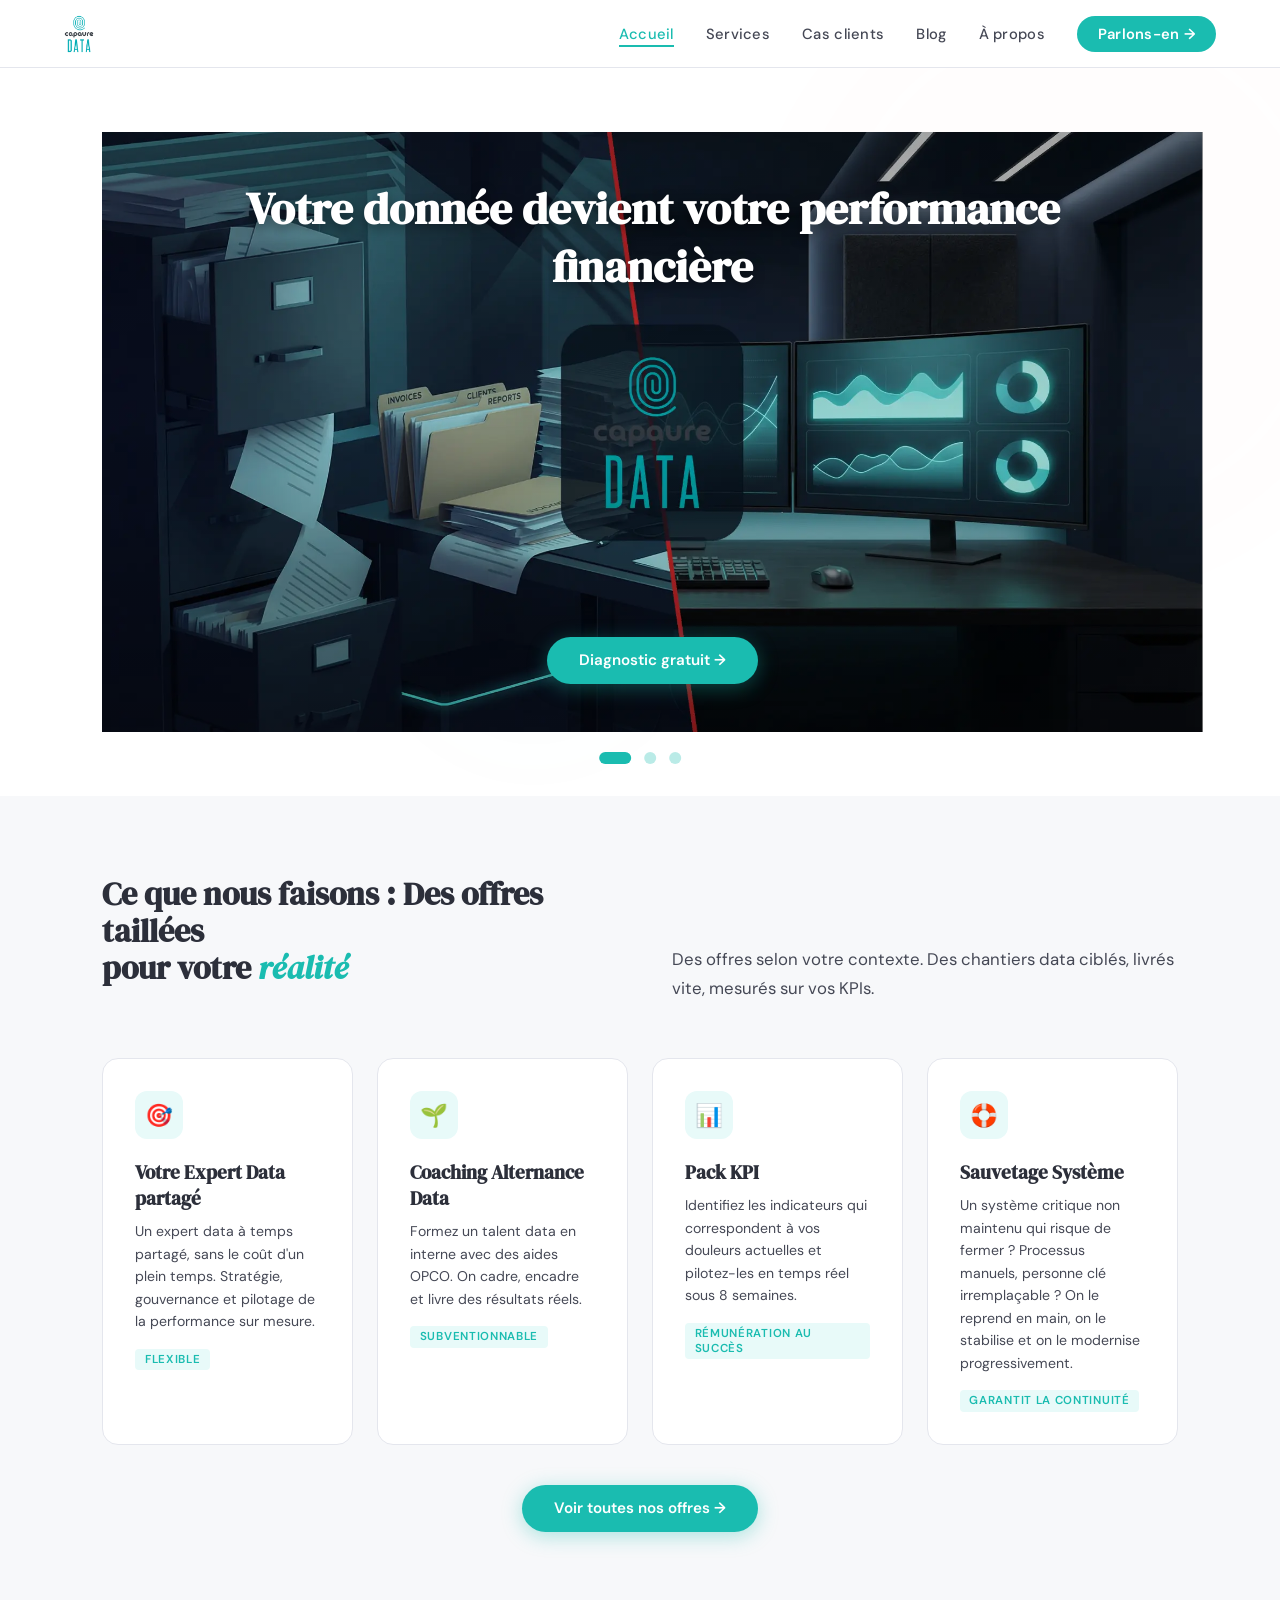
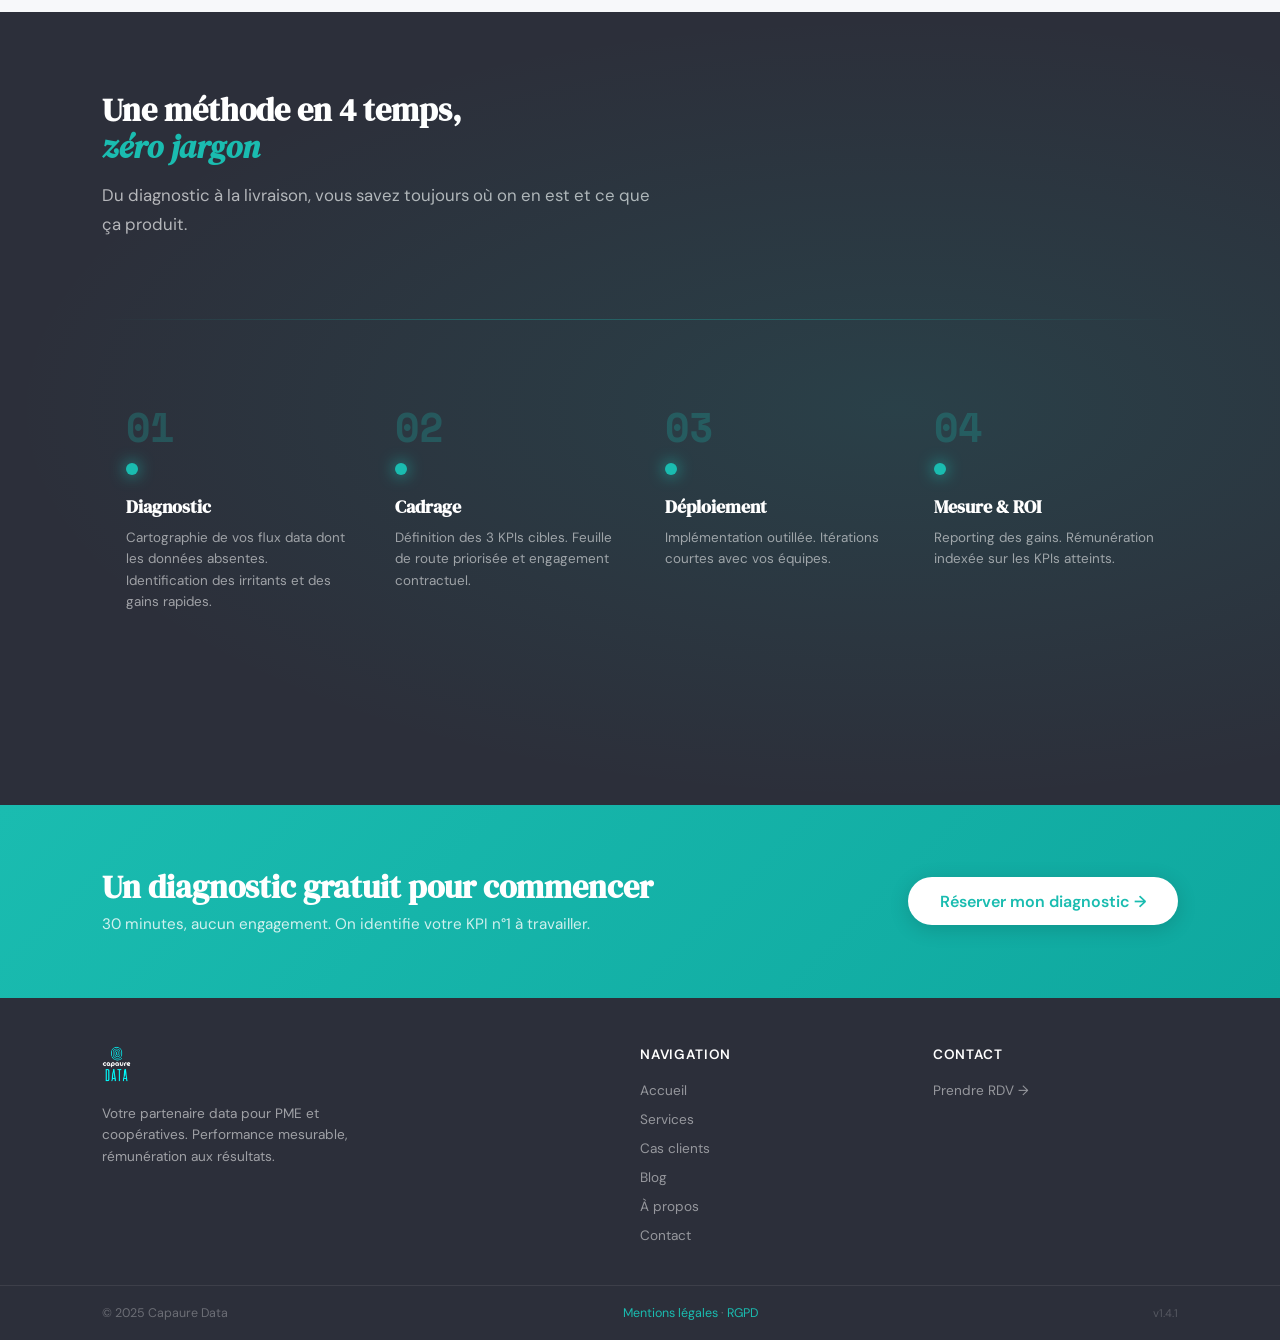
==== commit 68894f54: "v1.6.1: Add third hero slide with Capaure Data commitments (Proximity, Personalization, Pragmatism, " ====
--- a/index.html
+++ b/index.html
@@ -588,10 +588,50 @@
     </div>
   </div>
 
+  <!-- Diapositive 3 : Nos engagements -->
+  <div class="hero-slide">
+    <div class="hero-bg">
+      <div class="hero-bg-circle c1" style="background: rgba(26,188,176,.12)"></div>
+      <div class="hero-bg-circle c2" style="background: rgba(26,188,176,.08)"></div>
+    </div>
+    <div class="hero-content">
+      <div class="eyebrow-pill">Nos engagements</div>
+      <h1>Votre succès est notre <em>priorité</em></h1>
+      <p class="hero-sub">Nous construisons chaque mission sur la confiance, la transparence et l'engagement de résultats concrets. Voici les principes qui nous guident.</p>
+      <div class="hero-levers">
+        <div class="lever-item">
+          <div class="lever-icon">🤝</div>
+          <div class="lever-title">Proximité</div>
+          <div class="lever-desc">Accompagnement en face-à-face pour mieux comprendre votre contexte unique et vos défis spécifiques.</div>
+        </div>
+        <div class="lever-item">
+          <div class="lever-icon">🎯</div>
+          <div class="lever-title">Personnalisation</div>
+          <div class="lever-desc">Solutions sur mesure adaptées à votre secteur, vos contraintes et vos ambitions de croissance.</div>
+        </div>
+        <div class="lever-item">
+          <div class="lever-icon">⚡</div>
+          <div class="lever-title">Pragmatisme</div>
+          <div class="lever-desc">Outils simples, efficaces et accessibles, pensés pour votre budget et vos capacités techniques réelles.</div>
+        </div>
+        <div class="lever-item">
+          <div class="lever-icon">🔄</div>
+          <div class="lever-title">Flexibilité</div>
+          <div class="lever-desc">Adaptation constante à vos évolutions et aux défis spécifiques de votre secteur d'activité.</div>
+        </div>
+      </div>
+      <div class="hero-actions">
+        <a href="contact.html" class="btn-primary">Diagnostic gratuit →</a>
+        <a href="a-propos.html" class="btn-secondary">En savoir plus <span class="arrow">→</span></a>
+      </div>
+    </div>
+  </div>
+
   <!-- Indicateurs de navigation -->
   <div class="carousel-dots">
     <button class="dot active" data-slide="0" aria-label="Slide 1"></button>
     <button class="dot" data-slide="1" aria-label="Slide 2"></button>
+    <button class="dot" data-slide="2" aria-label="Slide 3"></button>
   </div>
 </section>
 
@@ -664,7 +704,7 @@
   // Auto-rotate carrousel toutes les 8 secondes
   let currentSlide = 0;
   setInterval(() => {
-    currentSlide = (currentSlide + 1) % 2;
+    currentSlide = (currentSlide + 1) % 3;
     showSlide(currentSlide);
   }, 8000);
 </script>
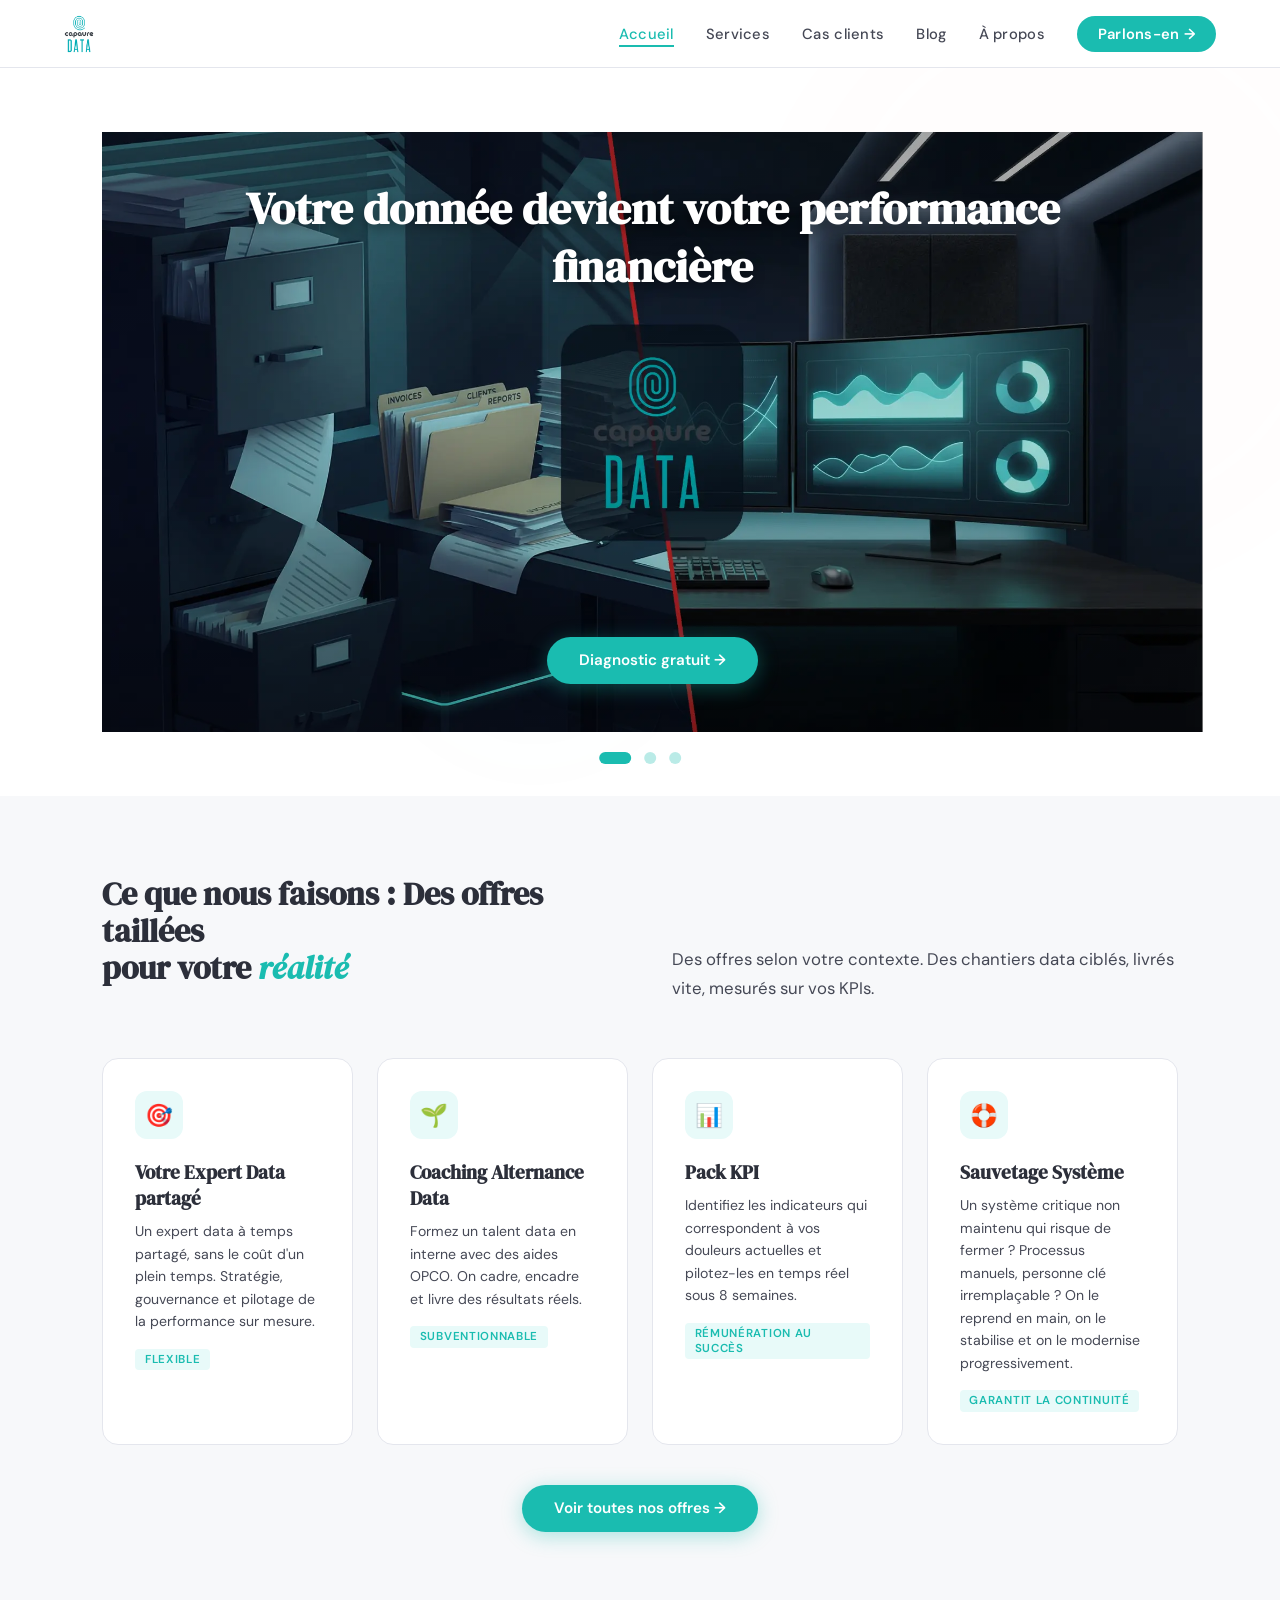
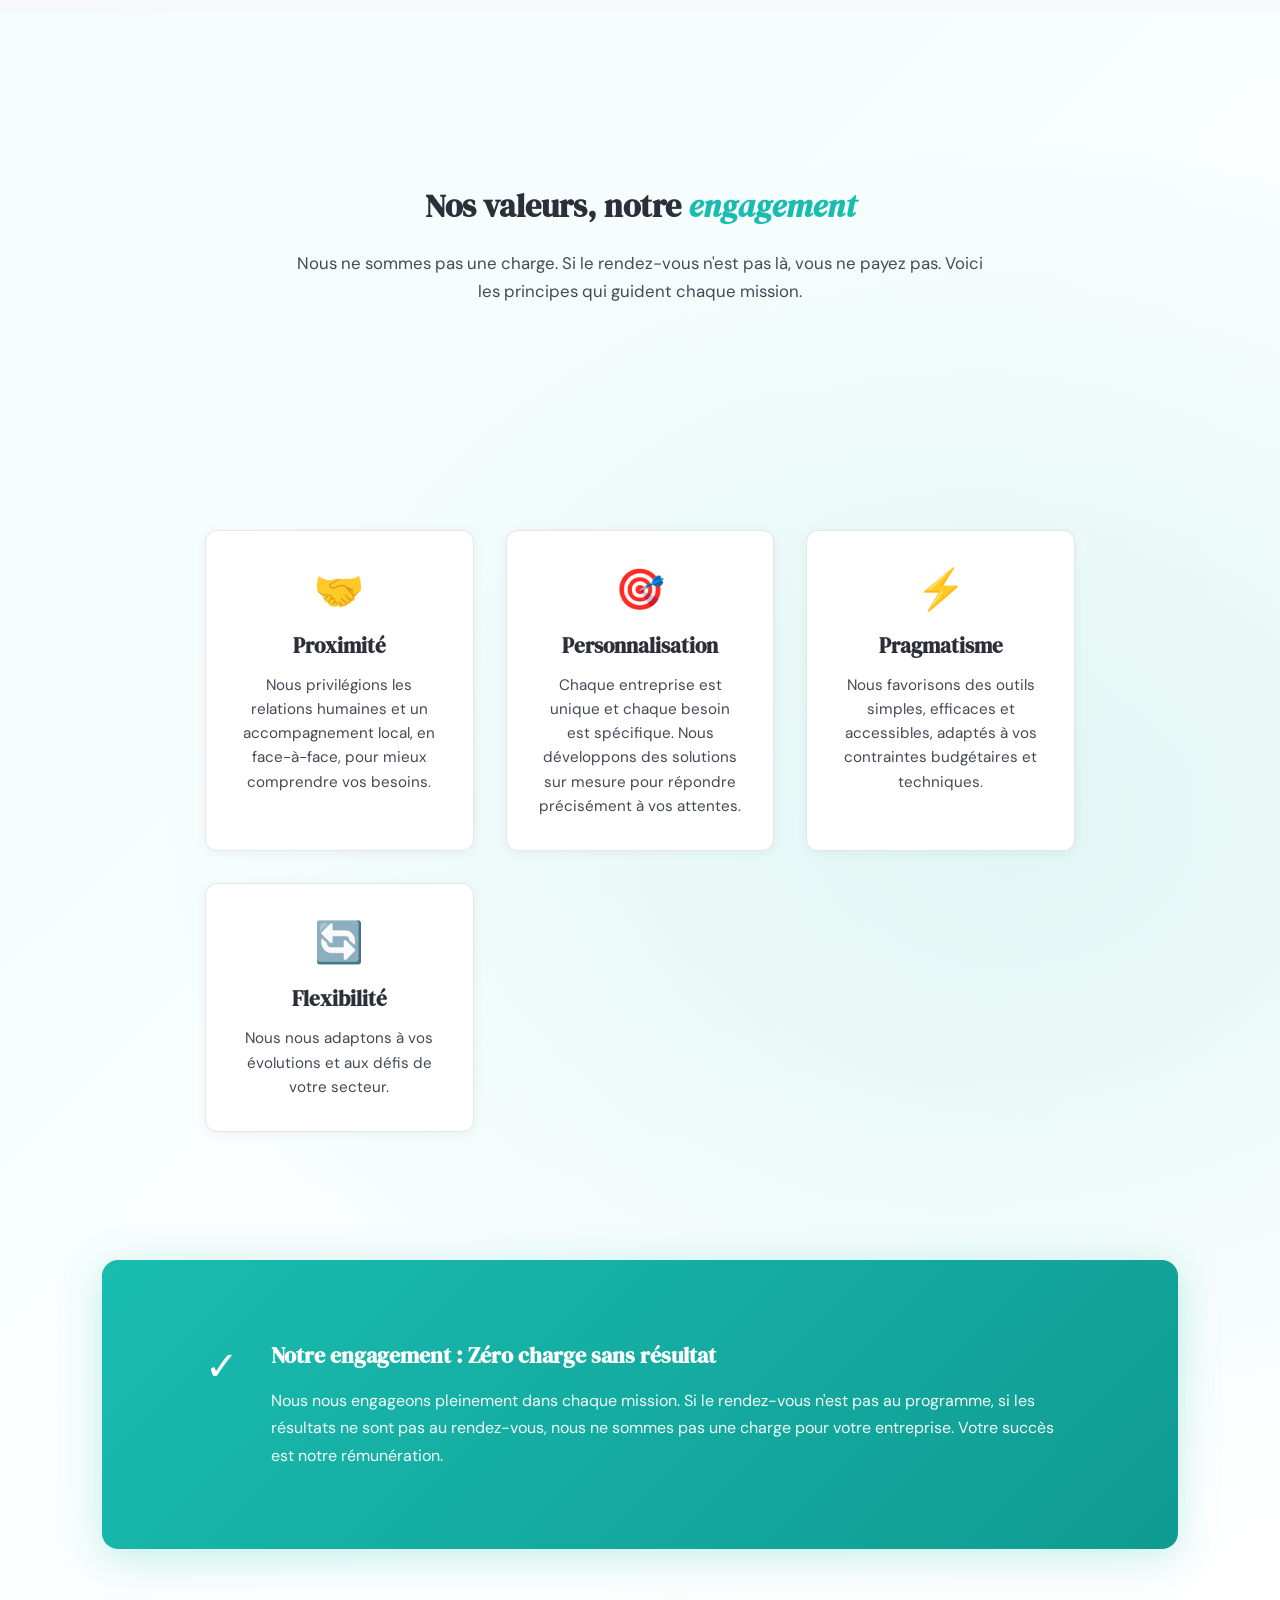
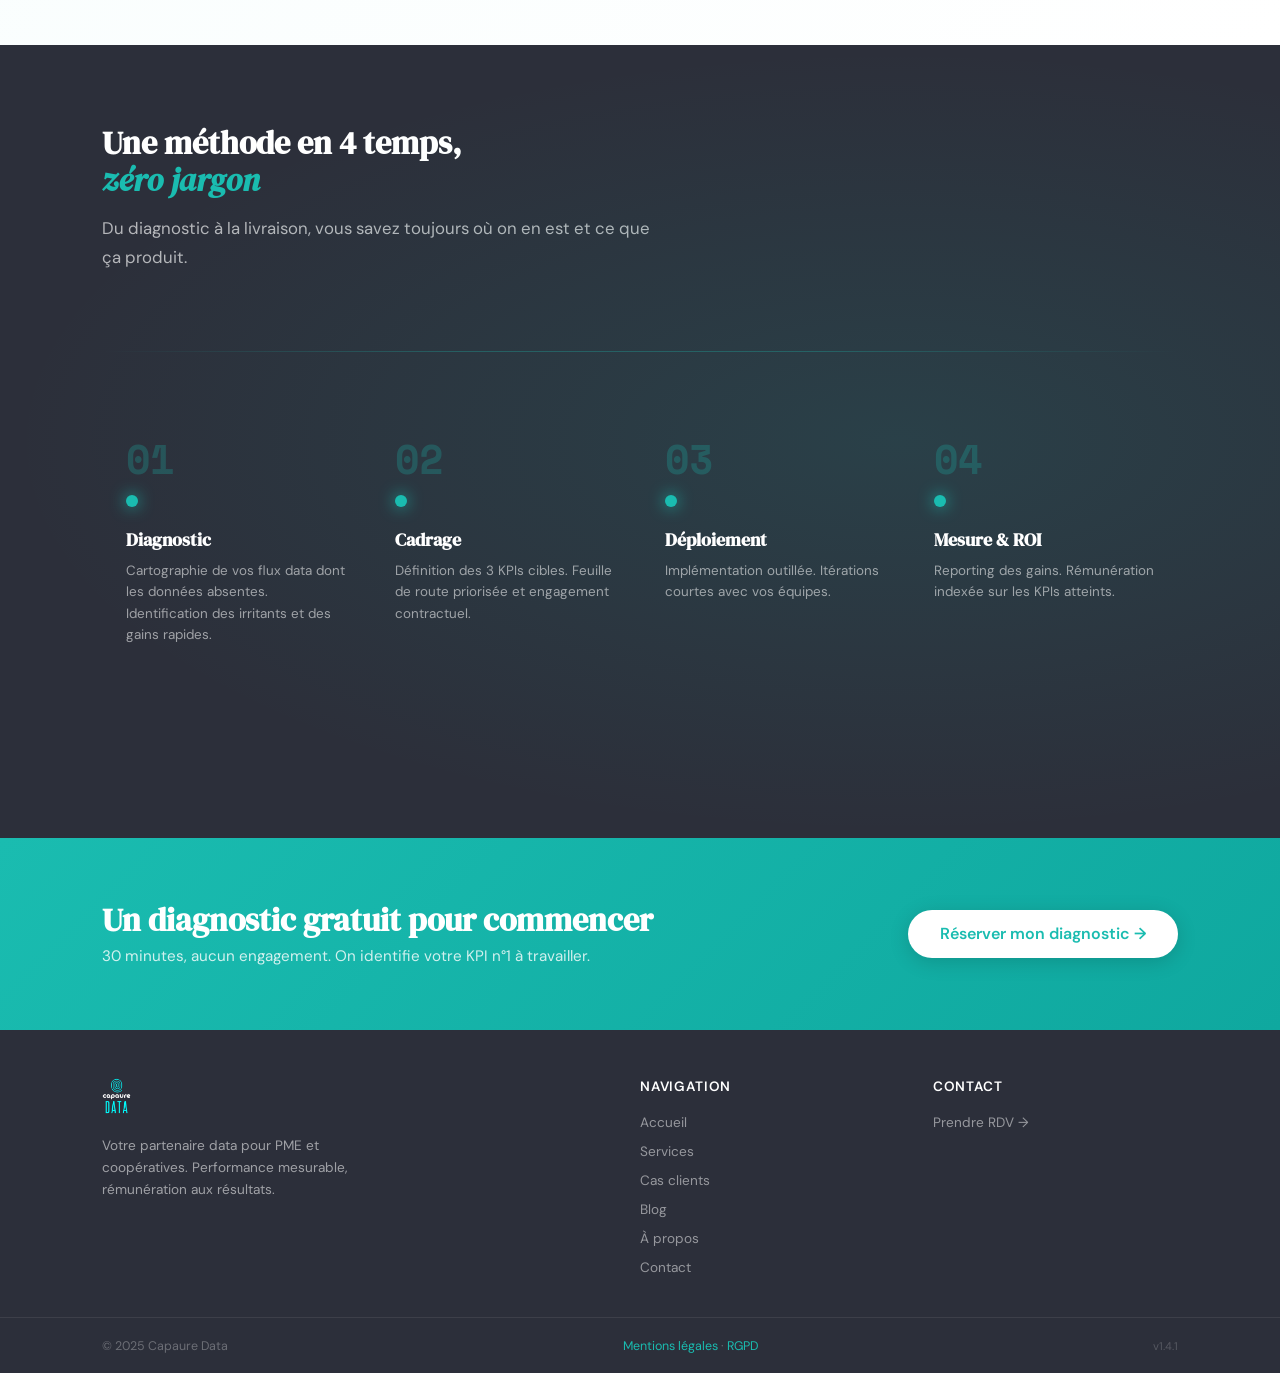
==== commit 39c7331f: "v1.6.2: Add Values & Commitment section with 'Zero charge without results' guarantee" ====
--- a/index.html
+++ b/index.html
@@ -652,6 +652,43 @@
   <div style="text-align:center;margin-top:2.5rem"><a href="services.html" class="btn-primary">Voir toutes nos offres →</a></div>
 </section>
 
+<!-- VALEURS & ENGAGEMENT -->
+<section class="values-section reveal">
+  <div class="values-header">
+    <h2>Nos valeurs, notre <em>engagement</em></h2>
+    <p style="font-size:1.05rem;line-height:1.7;color:var(--dark-soft);max-width:700px;margin:0 auto">Nous ne sommes pas une charge. Si le rendez-vous n'est pas là, vous ne payez pas. Voici les principes qui guident chaque mission.</p>
+  </div>
+  <div class="values-grid">
+    <div class="value-card">
+      <div class="value-icon">🤝</div>
+      <h3>Proximité</h3>
+      <p>Nous privilégions les relations humaines et un accompagnement local, en face-à-face, pour mieux comprendre vos besoins.</p>
+    </div>
+    <div class="value-card">
+      <div class="value-icon">🎯</div>
+      <h3>Personnalisation</h3>
+      <p>Chaque entreprise est unique et chaque besoin est spécifique. Nous développons des solutions sur mesure pour répondre précisément à vos attentes.</p>
+    </div>
+    <div class="value-card">
+      <div class="value-icon">⚡</div>
+      <h3>Pragmatisme</h3>
+      <p>Nous favorisons des outils simples, efficaces et accessibles, adaptés à vos contraintes budgétaires et techniques.</p>
+    </div>
+    <div class="value-card">
+      <div class="value-icon">🔄</div>
+      <h3>Flexibilité</h3>
+      <p>Nous nous adaptons à vos évolutions et aux défis de votre secteur.</p>
+    </div>
+  </div>
+  <div class="commitment-box">
+    <div class="commitment-icon">✓</div>
+    <div class="commitment-content">
+      <h3>Notre engagement : Zéro charge sans résultat</h3>
+      <p>Nous nous engageons pleinement dans chaque mission. Si le rendez-vous n'est pas au programme, si les résultats ne sont pas au rendez-vous, nous ne sommes pas une charge pour votre entreprise. Votre succès est notre rémunération.</p>
+    </div>
+  </div>
+</section>
+
 <!-- MÉTHODE -->
 <section class="method-section reveal">
   <h2 style="color:white">Une méthode en 4 temps,<br><em>zéro jargon</em></h2>
--- a/css/style.css
+++ b/css/style.css
@@ -849,3 +849,137 @@
 .article-references a:hover {
   color: #148f86;
 }
+
+
+/* ── VALEURS & ENGAGEMENT SECTION ── */
+.values-section {
+  padding: 6rem 8vw;
+  background: linear-gradient(135deg, rgba(232,250,249,.5) 0%, rgba(255,255,255,0) 100%);
+  position: relative;
+}
+
+.values-header {
+  text-align: center;
+  margin-bottom: 4rem;
+}
+
+.values-header h2 {
+  margin-bottom: 1.5rem;
+}
+
+.values-grid {
+  display: grid;
+  grid-template-columns: repeat(auto-fit, minmax(240px, 1fr));
+  gap: 2rem;
+  margin-bottom: 3rem;
+}
+
+.value-card {
+  background: white;
+  border: 1px solid var(--border);
+  border-radius: 12px;
+  padding: 2rem;
+  text-align: center;
+  transition: all .3s ease;
+  box-shadow: 0 2px 12px rgba(0,0,0,.05);
+}
+
+.value-card:hover {
+  border-color: var(--teal);
+  box-shadow: 0 8px 32px rgba(26,188,176,.15);
+  transform: translateY(-4px);
+}
+
+.value-icon {
+  font-size: 2.5rem;
+  margin-bottom: 1rem;
+  display: block;
+}
+
+.value-card h3 {
+  font-family: 'DM Serif Display', serif;
+  font-size: 1.3rem;
+  margin-bottom: .8rem;
+  color: var(--dark);
+}
+
+.value-card p {
+  font-size: .95rem;
+  line-height: 1.6;
+  color: var(--dark-soft);
+}
+
+/* Engagement Box */
+.commitment-box {
+  background: linear-gradient(135deg, var(--teal) 0%, #0f9b91 100%);
+  border-radius: 16px;
+  padding: 2.5rem;
+  display: flex;
+  align-items: flex-start;
+  gap: 2rem;
+  color: white;
+  box-shadow: 0 8px 40px rgba(26,188,176,.25);
+  position: relative;
+  overflow: hidden;
+}
+
+.commitment-box::before {
+  content: '';
+  position: absolute;
+  top: -50%;
+  right: -50%;
+  width: 400px;
+  height: 400px;
+  background: rgba(255,255,255,.1);
+  border-radius: 50%;
+  pointer-events: none;
+}
+
+.commitment-icon {
+  font-size: 2.5rem;
+  flex-shrink: 0;
+  position: relative;
+  z-index: 2;
+}
+
+.commitment-content {
+  position: relative;
+  z-index: 2;
+}
+
+.commitment-content h3 {
+  font-family: 'DM Serif Display', serif;
+  font-size: 1.4rem;
+  margin-bottom: 1rem;
+  color: white;
+}
+
+.commitment-content p {
+  font-size: 1rem;
+  line-height: 1.7;
+  color: rgba(255,255,255,.95);
+}
+
+@media (max-width: 768px) {
+  .values-section {
+    padding: 4rem 5vw;
+  }
+
+  .values-grid {
+    grid-template-columns: 1fr;
+    gap: 1.5rem;
+  }
+
+  .commitment-box {
+    flex-direction: column;
+    padding: 2rem;
+  }
+
+  .commitment-icon {
+    font-size: 2rem;
+  }
+
+  .commitment-content h3 {
+    font-size: 1.2rem;
+  }
+}
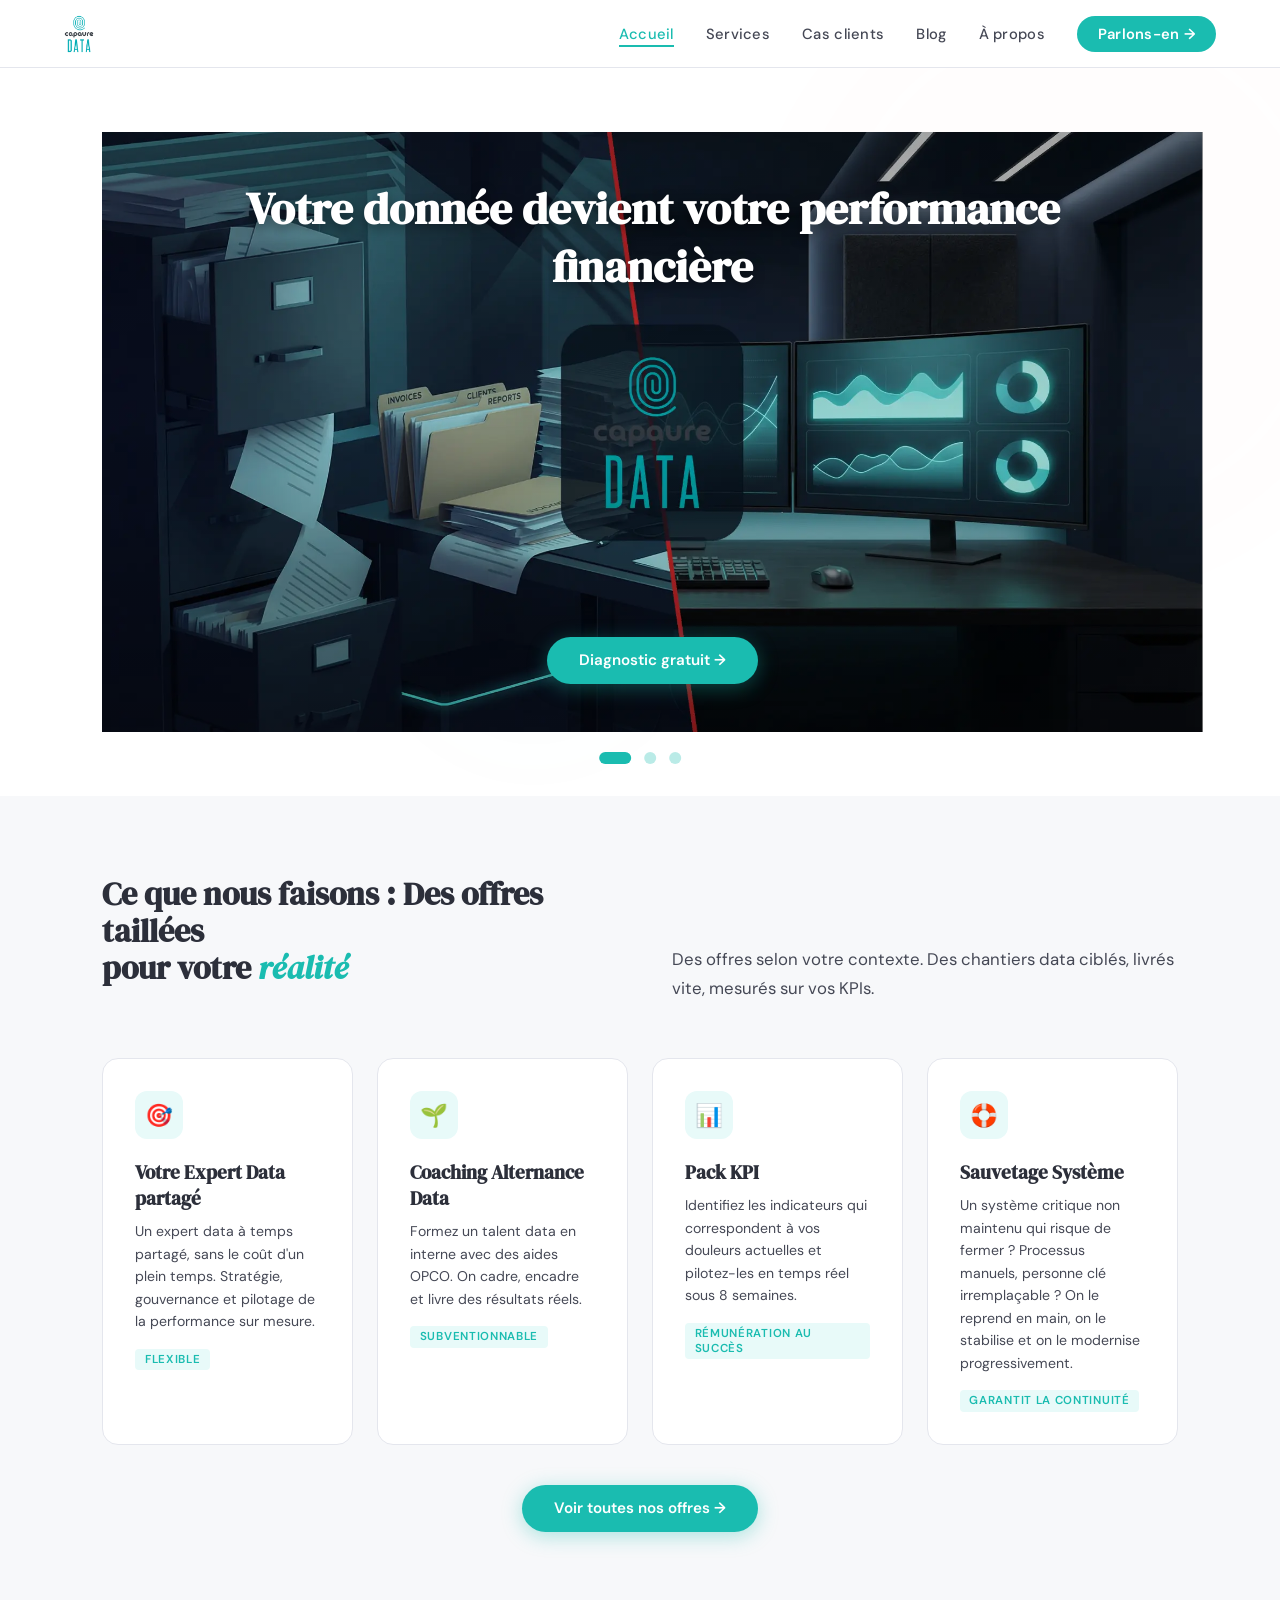
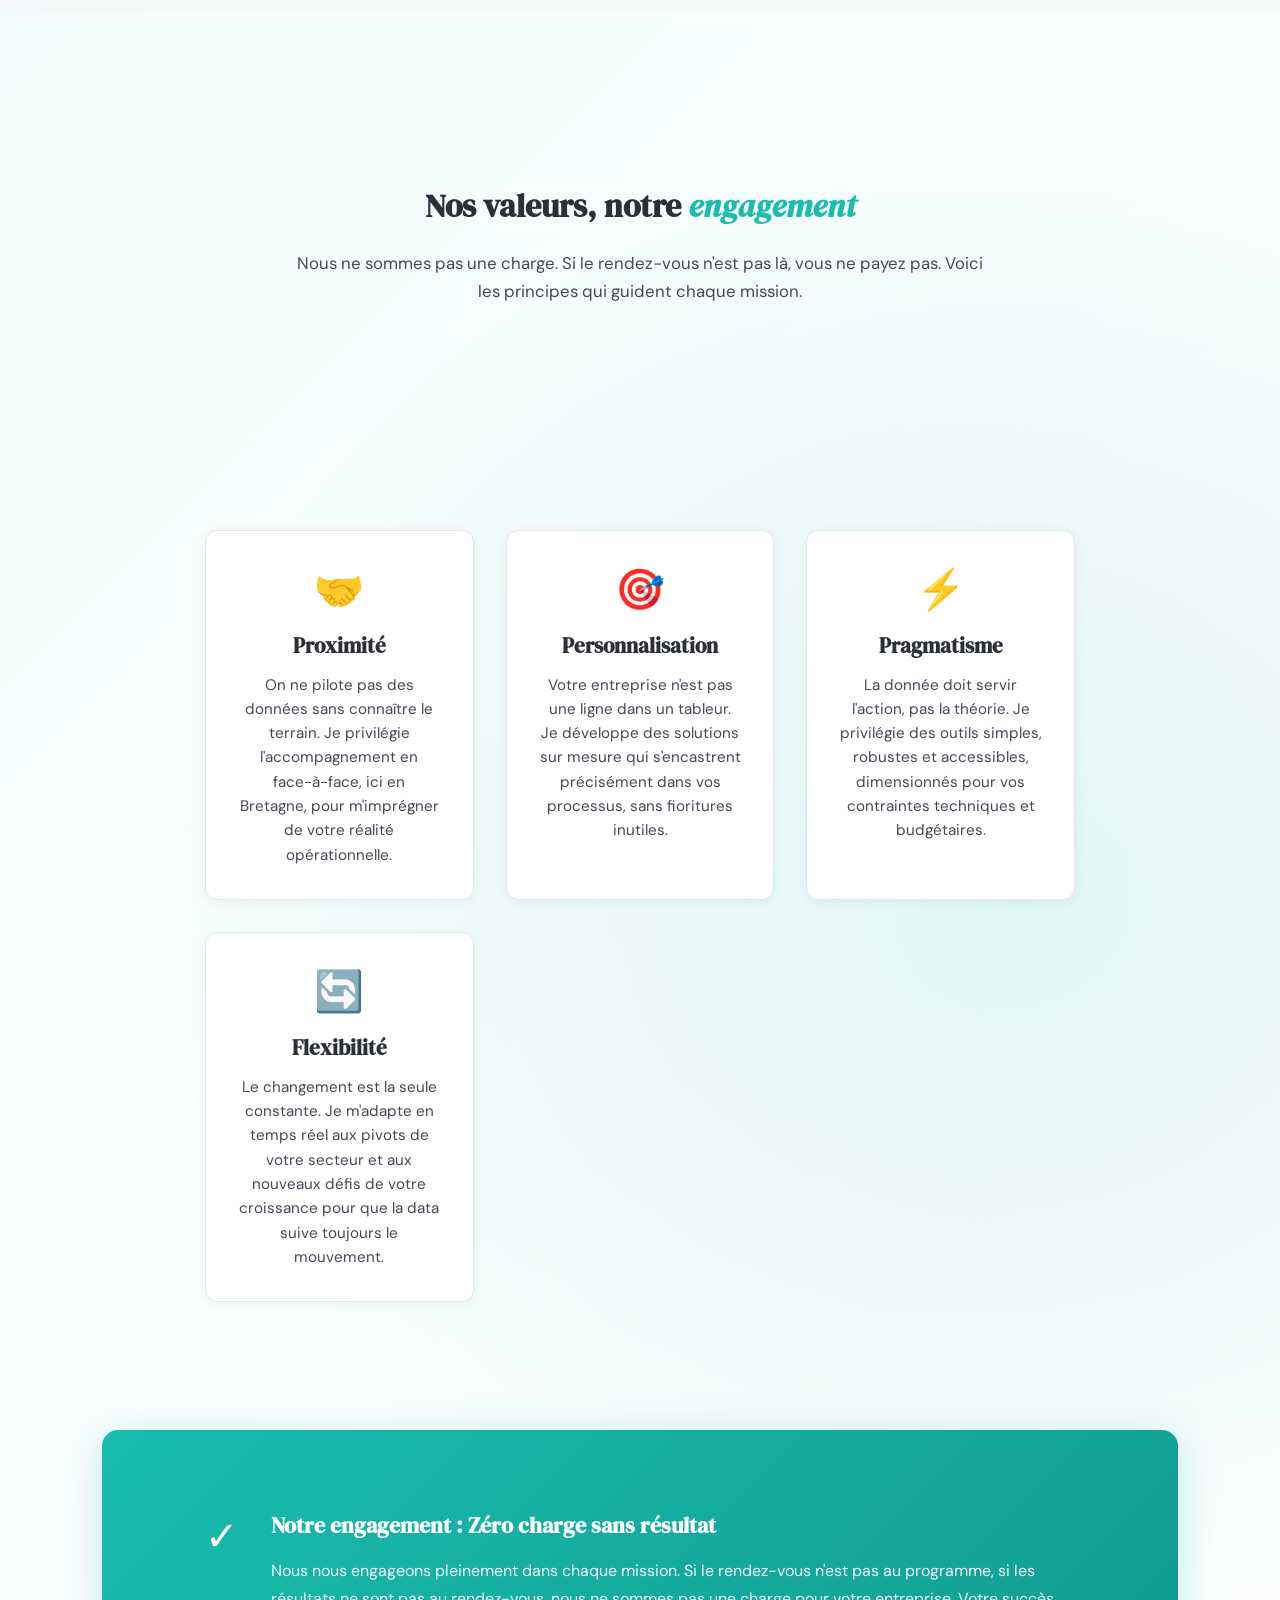
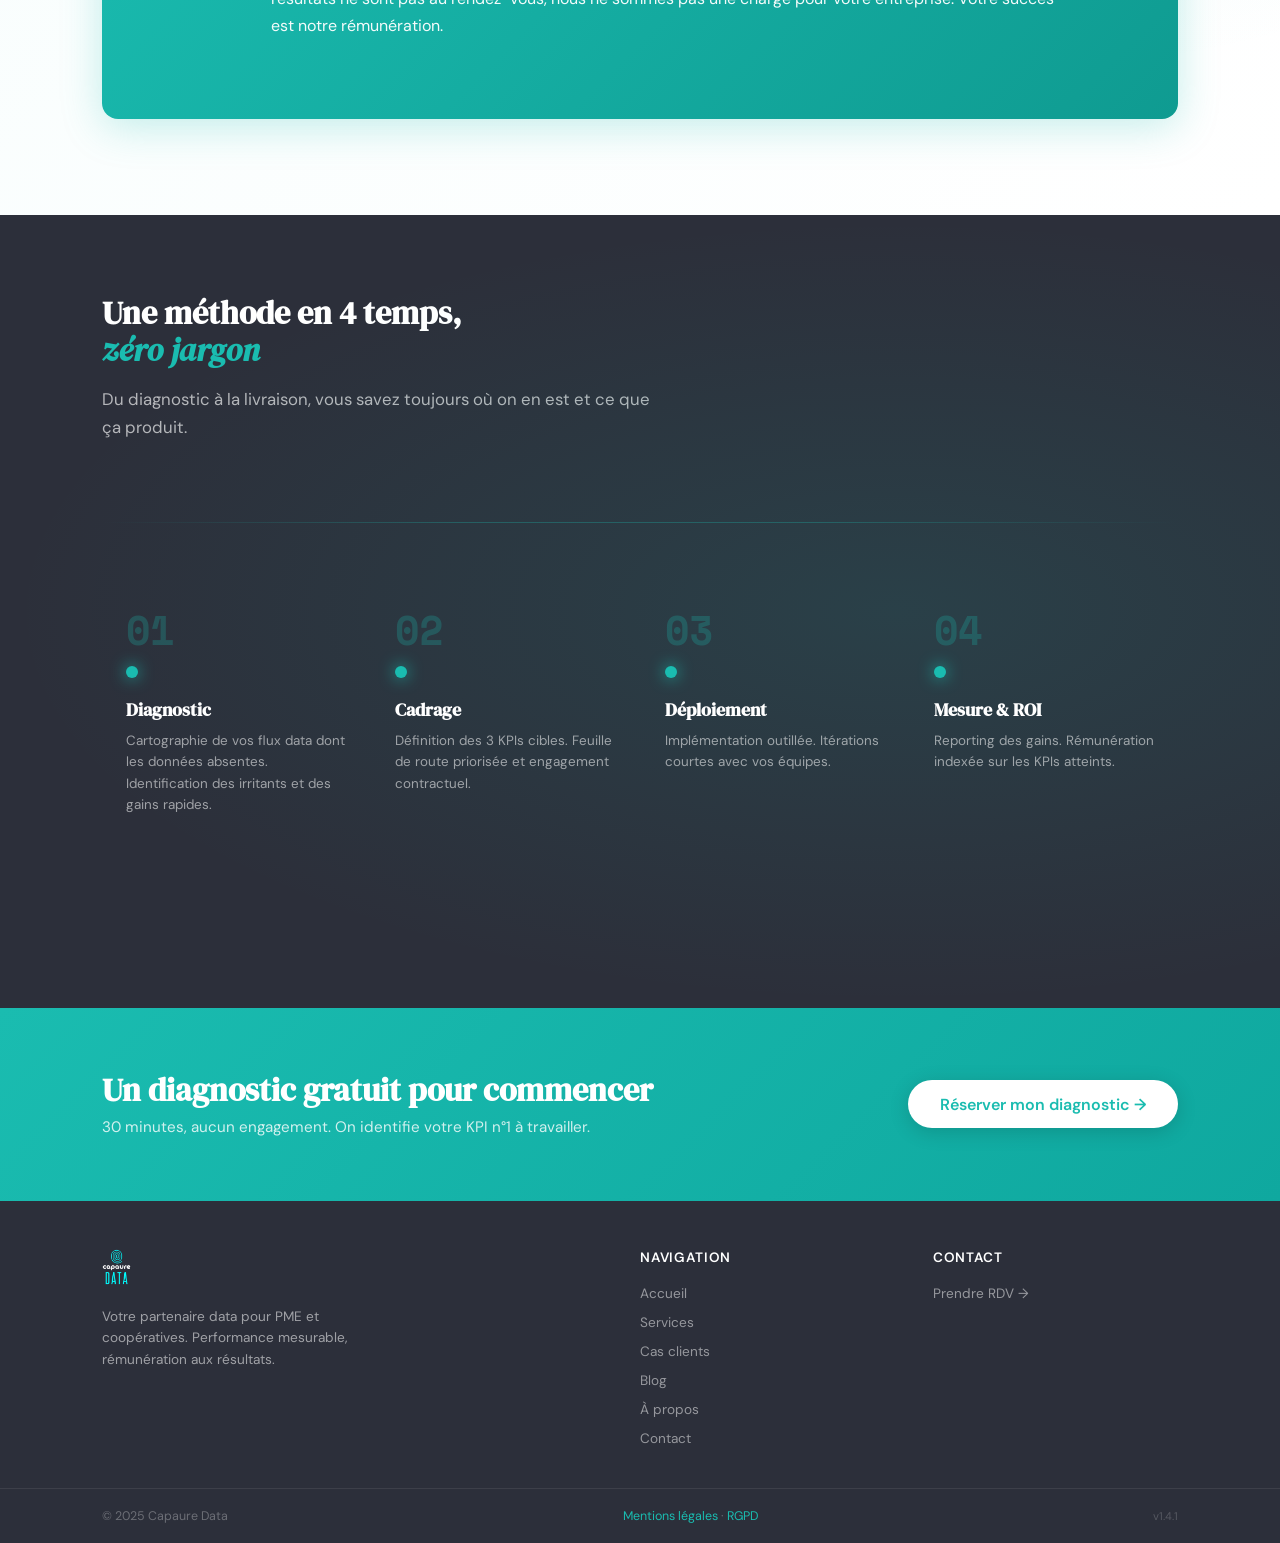
==== commit 89e37207: "v1.6.3: Reformulate values with authentic Capaure Data voice (first person, pragmatic tone)" ====
--- a/index.html
+++ b/index.html
@@ -662,22 +662,22 @@
     <div class="value-card">
       <div class="value-icon">🤝</div>
       <h3>Proximité</h3>
-      <p>Nous privilégions les relations humaines et un accompagnement local, en face-à-face, pour mieux comprendre vos besoins.</p>
+      <p>On ne pilote pas des données sans connaître le terrain. Je privilégie l'accompagnement en face-à-face, ici en Bretagne, pour m'imprégner de votre réalité opérationnelle.</p>
     </div>
     <div class="value-card">
       <div class="value-icon">🎯</div>
       <h3>Personnalisation</h3>
-      <p>Chaque entreprise est unique et chaque besoin est spécifique. Nous développons des solutions sur mesure pour répondre précisément à vos attentes.</p>
+      <p>Votre entreprise n'est pas une ligne dans un tableur. Je développe des solutions sur mesure qui s'encastrent précisément dans vos processus, sans fioritures inutiles.</p>
     </div>
     <div class="value-card">
       <div class="value-icon">⚡</div>
       <h3>Pragmatisme</h3>
-      <p>Nous favorisons des outils simples, efficaces et accessibles, adaptés à vos contraintes budgétaires et techniques.</p>
+      <p>La donnée doit servir l'action, pas la théorie. Je privilégie des outils simples, robustes et accessibles, dimensionnés pour vos contraintes techniques et budgétaires.</p>
     </div>
     <div class="value-card">
       <div class="value-icon">🔄</div>
       <h3>Flexibilité</h3>
-      <p>Nous nous adaptons à vos évolutions et aux défis de votre secteur.</p>
+      <p>Le changement est la seule constante. Je m'adapte en temps réel aux pivots de votre secteur et aux nouveaux défis de votre croissance pour que la data suive toujours le mouvement.</p>
     </div>
   </div>
   <div class="commitment-box">
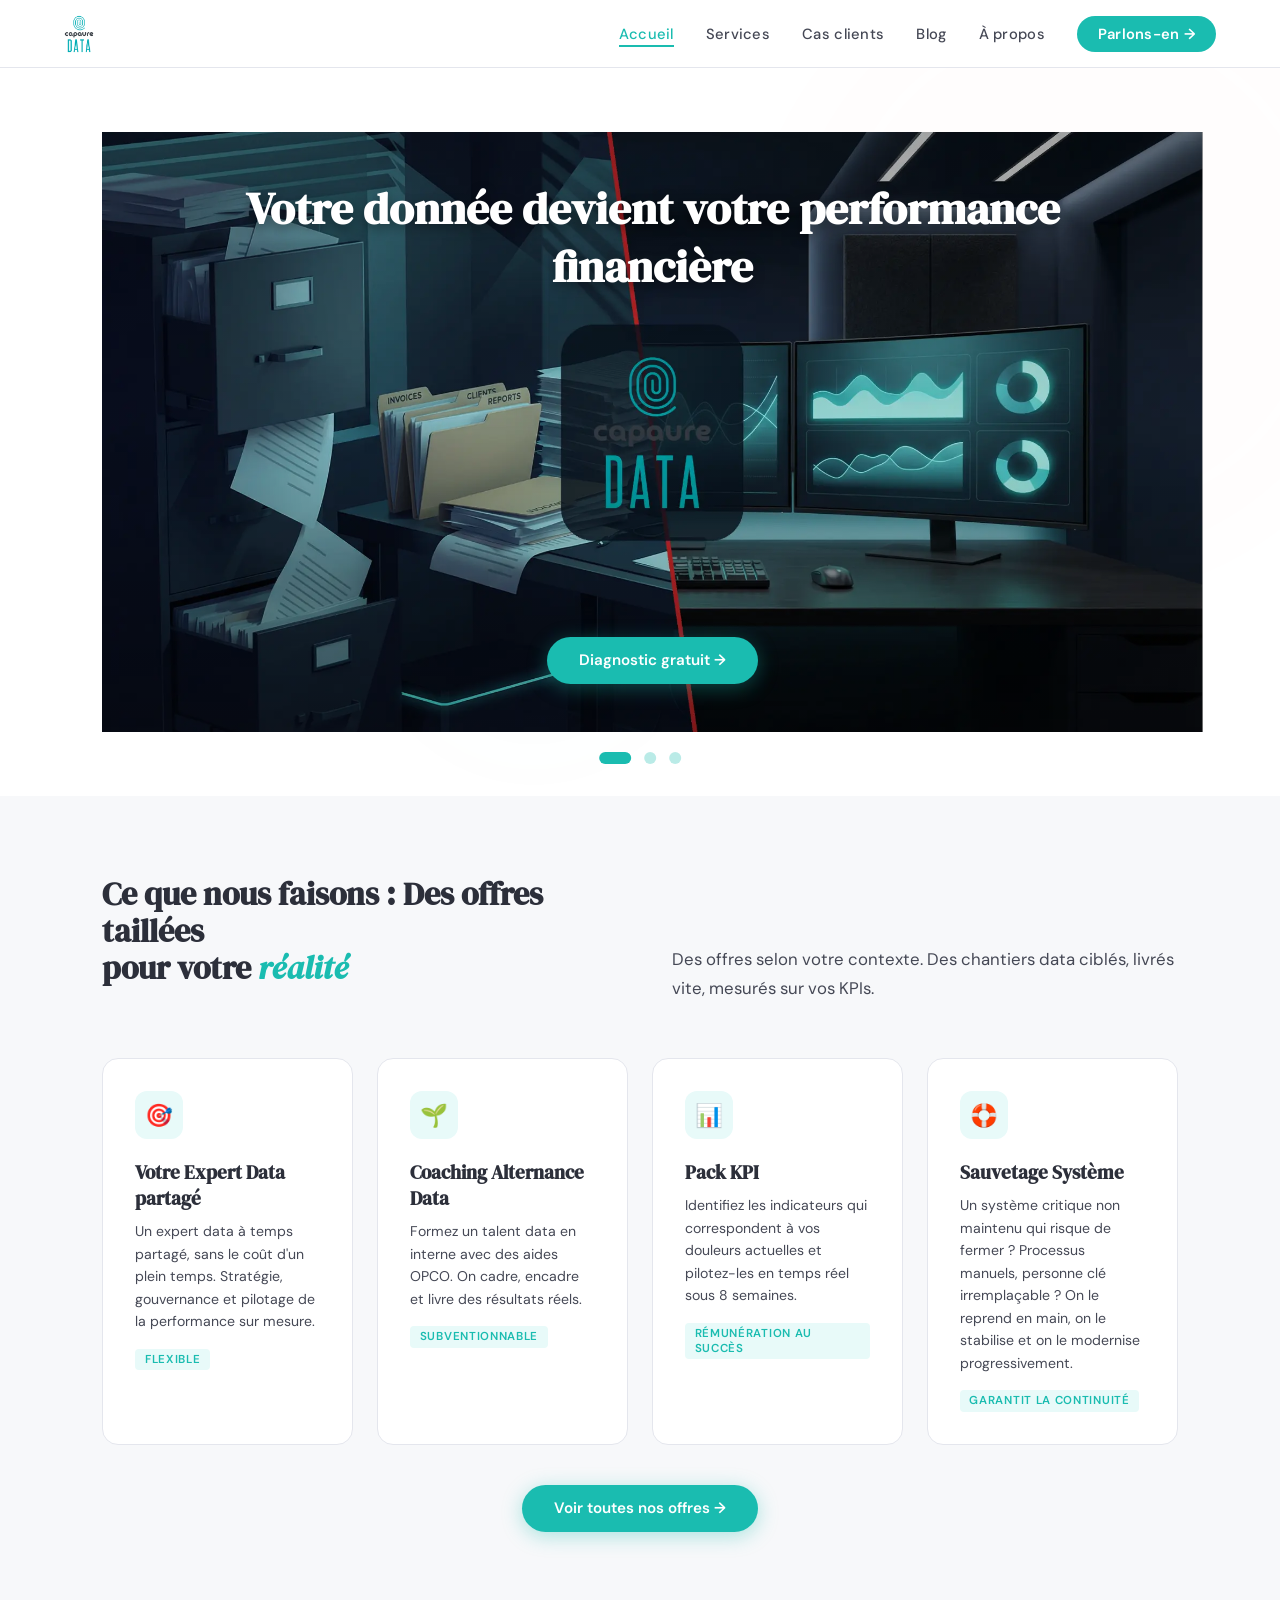
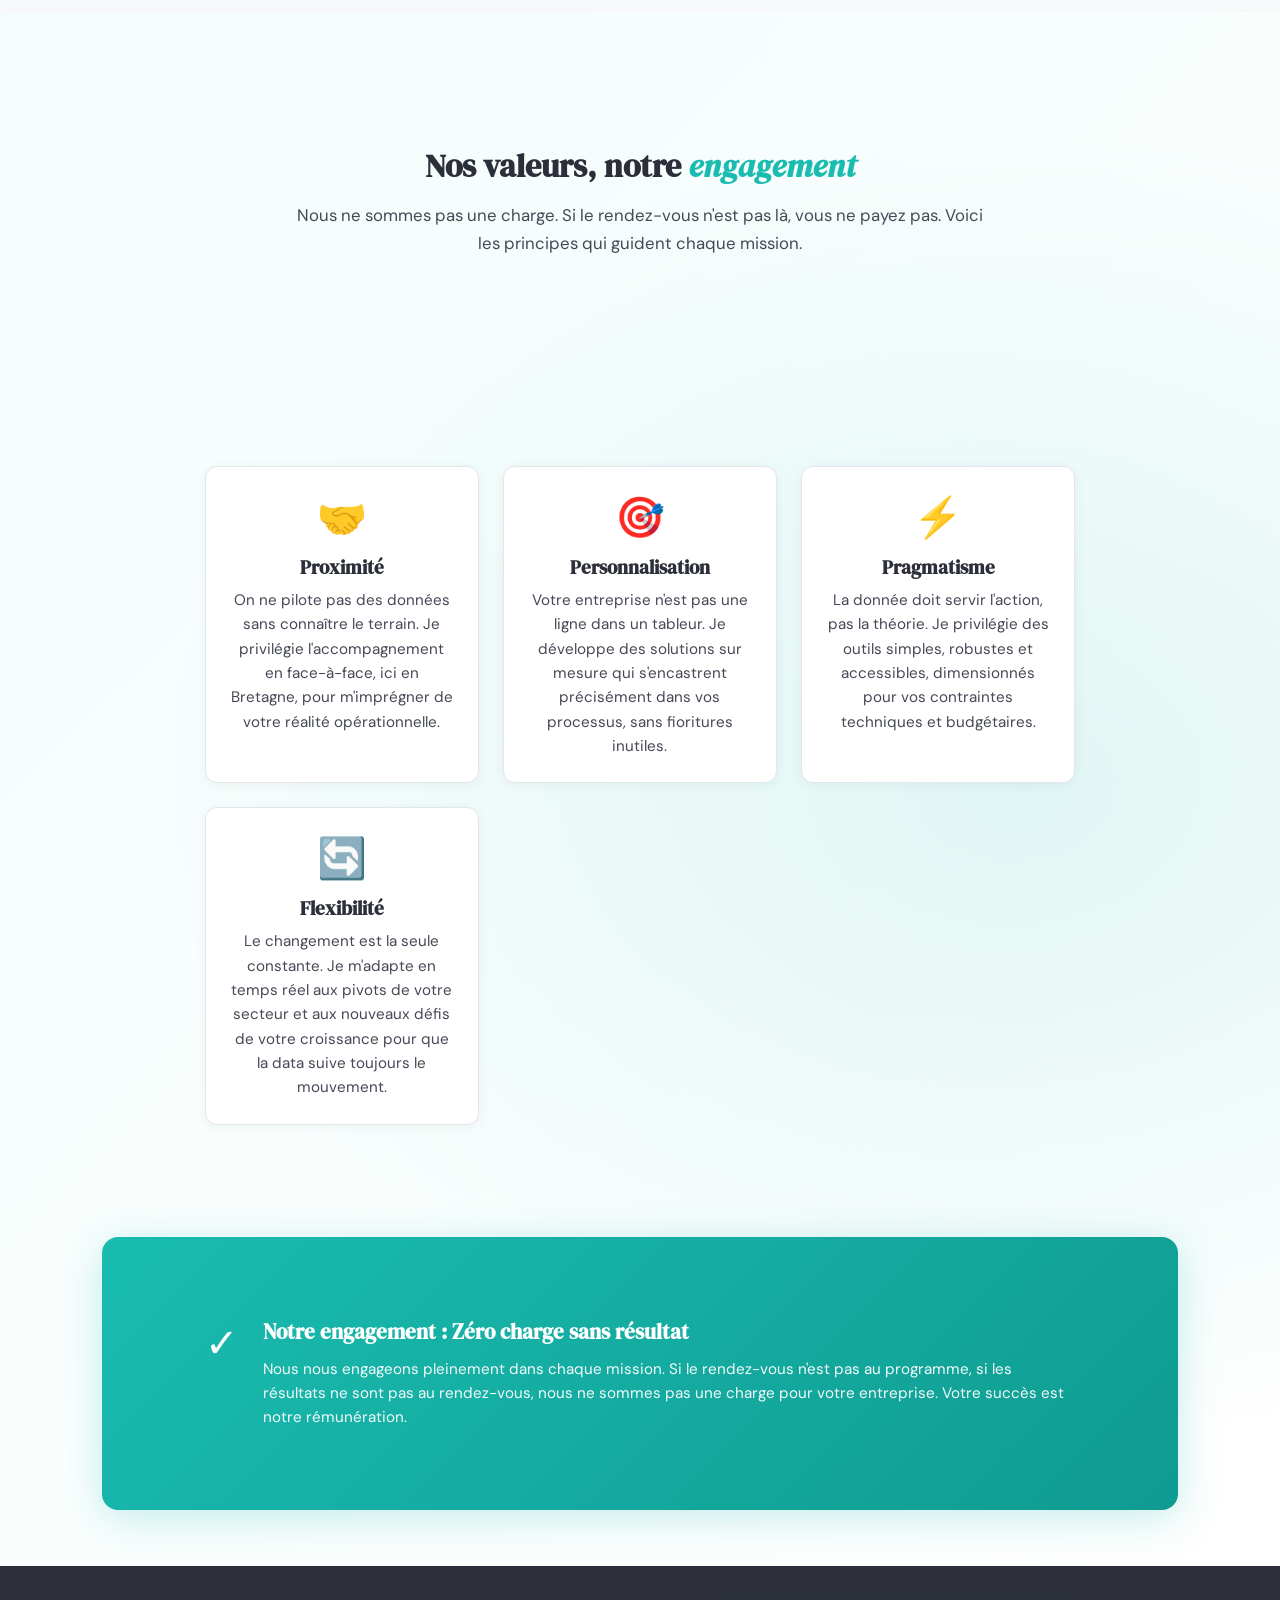
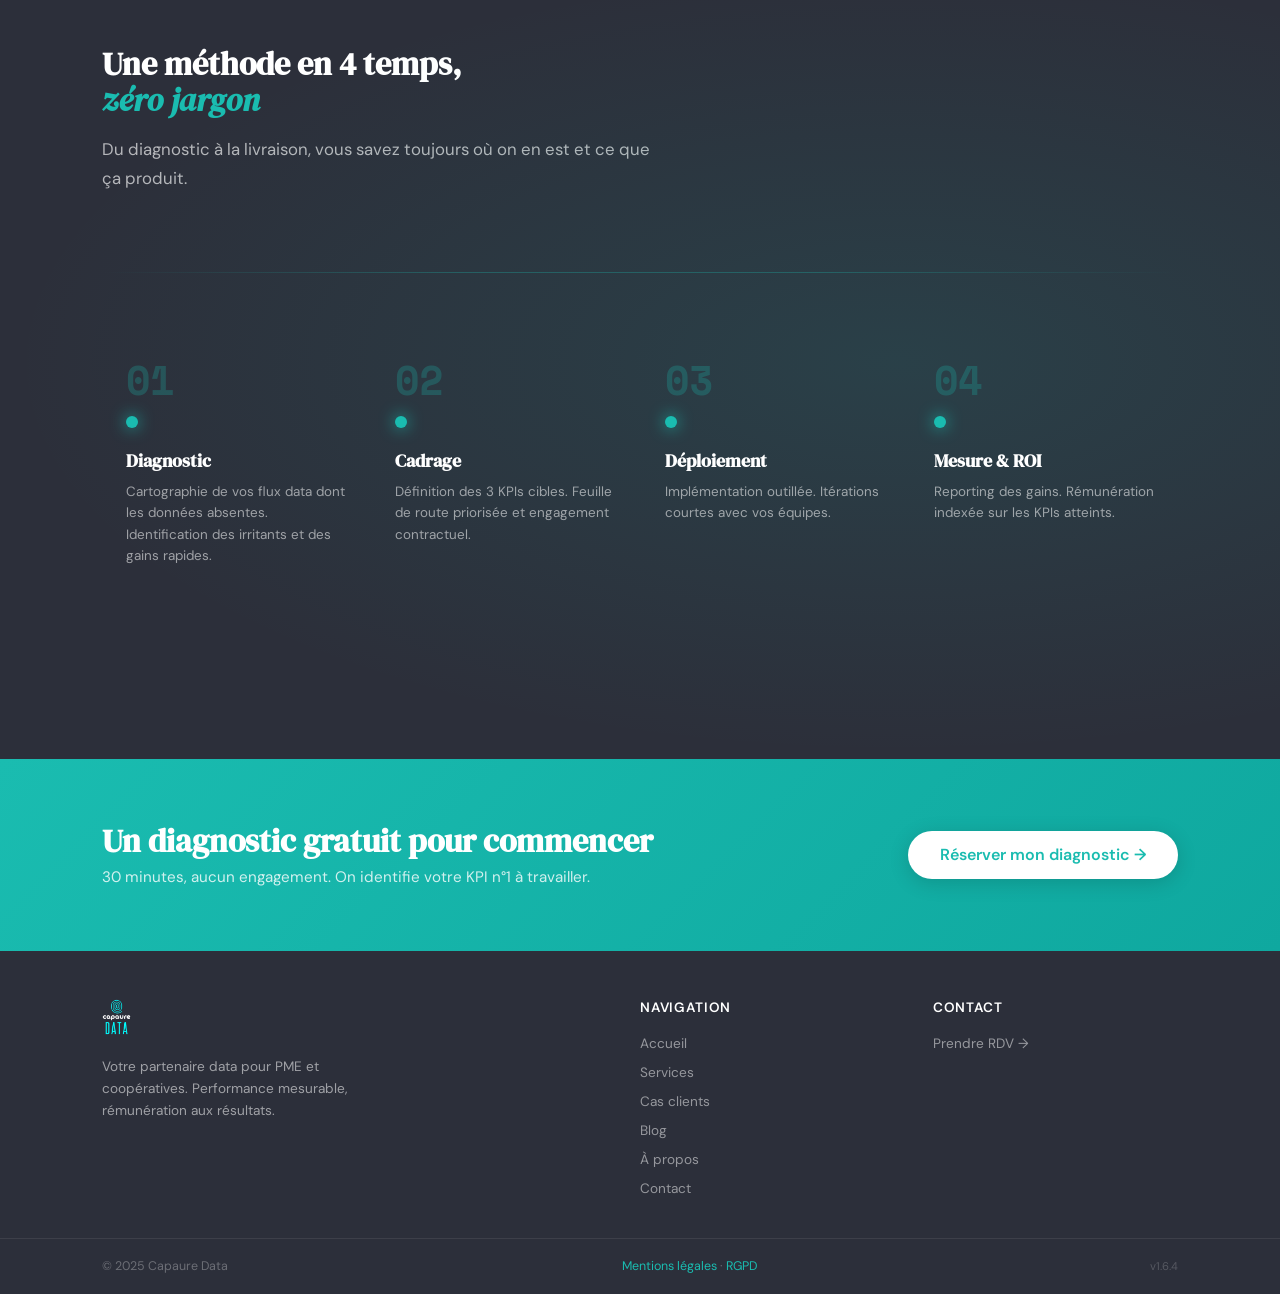
==== commit 5e94fb2d: "v1.6.4: Reduce spacing in Values & Engagement section, update version display" ====
--- a/index.html
+++ b/index.html
@@ -715,7 +715,7 @@
     <li><a href="blog.html">Blog</a></li><li><a href="a-propos.html">À propos</a></li><li><a href="contact.html">Contact</a></li></ul></div>
   <div><h4>Contact</h4><ul><li><a href="contact.html">Prendre RDV →</a></li></ul></div>
 </footer>
-<div class="footer-bottom"><span>© 2025 Capaure Data</span><span><a href="mentions-legales.html">Mentions légales</a> · <a href="rgpd.html">RGPD</a></span><span style="font-size: 0.7rem; color: rgba(255,255,255,.2);">v1.4.1</span></div>
+<div class="footer-bottom"><span>© 2025 Capaure Data</span><span><a href="mentions-legales.html">Mentions légales</a> · <a href="rgpd.html">RGPD</a></span><span style="font-size: 0.7rem; color: rgba(255,255,255,.2);">v1.6.4</span></div>
 
 <script src="js/main.js"></script>
 <script>
--- a/css/style.css
+++ b/css/style.css
@@ -853,32 +853,32 @@
 
 /* ── VALEURS & ENGAGEMENT SECTION ── */
 .values-section {
-  padding: 6rem 8vw;
+  padding: 3.5rem 8vw;
   background: linear-gradient(135deg, rgba(232,250,249,.5) 0%, rgba(255,255,255,0) 100%);
   position: relative;
 }
 
 .values-header {
   text-align: center;
-  margin-bottom: 4rem;
+  margin-bottom: 2.5rem;
 }
 
 .values-header h2 {
-  margin-bottom: 1.5rem;
+  margin-bottom: 1rem;
 }
 
 .values-grid {
   display: grid;
   grid-template-columns: repeat(auto-fit, minmax(240px, 1fr));
-  gap: 2rem;
-  margin-bottom: 3rem;
+  gap: 1.5rem;
+  margin-bottom: 2rem;
 }
 
 .value-card {
   background: white;
   border: 1px solid var(--border);
   border-radius: 12px;
-  padding: 2rem;
+  padding: 1.5rem;
   text-align: center;
   transition: all .3s ease;
   box-shadow: 0 2px 12px rgba(0,0,0,.05);
@@ -892,14 +892,14 @@
 
 .value-icon {
   font-size: 2.5rem;
-  margin-bottom: 1rem;
+  margin-bottom: 0.7rem;
   display: block;
 }
 
 .value-card h3 {
   font-family: 'DM Serif Display', serif;
-  font-size: 1.3rem;
-  margin-bottom: .8rem;
+  font-size: 1.2rem;
+  margin-bottom: 0.5rem;
   color: var(--dark);
 }
 
@@ -913,10 +913,10 @@
 .commitment-box {
   background: linear-gradient(135deg, var(--teal) 0%, #0f9b91 100%);
   border-radius: 16px;
-  padding: 2.5rem;
+  padding: 2rem;
   display: flex;
   align-items: flex-start;
-  gap: 2rem;
+  gap: 1.5rem;
   color: white;
   box-shadow: 0 8px 40px rgba(26,188,176,.25);
   position: relative;
@@ -949,14 +949,14 @@
 
 .commitment-content h3 {
   font-family: 'DM Serif Display', serif;
-  font-size: 1.4rem;
-  margin-bottom: 1rem;
+  font-size: 1.3rem;
+  margin-bottom: 0.7rem;
   color: white;
 }
 
 .commitment-content p {
-  font-size: 1rem;
-  line-height: 1.7;
+  font-size: 0.95rem;
+  line-height: 1.6;
   color: rgba(255,255,255,.95);
 }
 
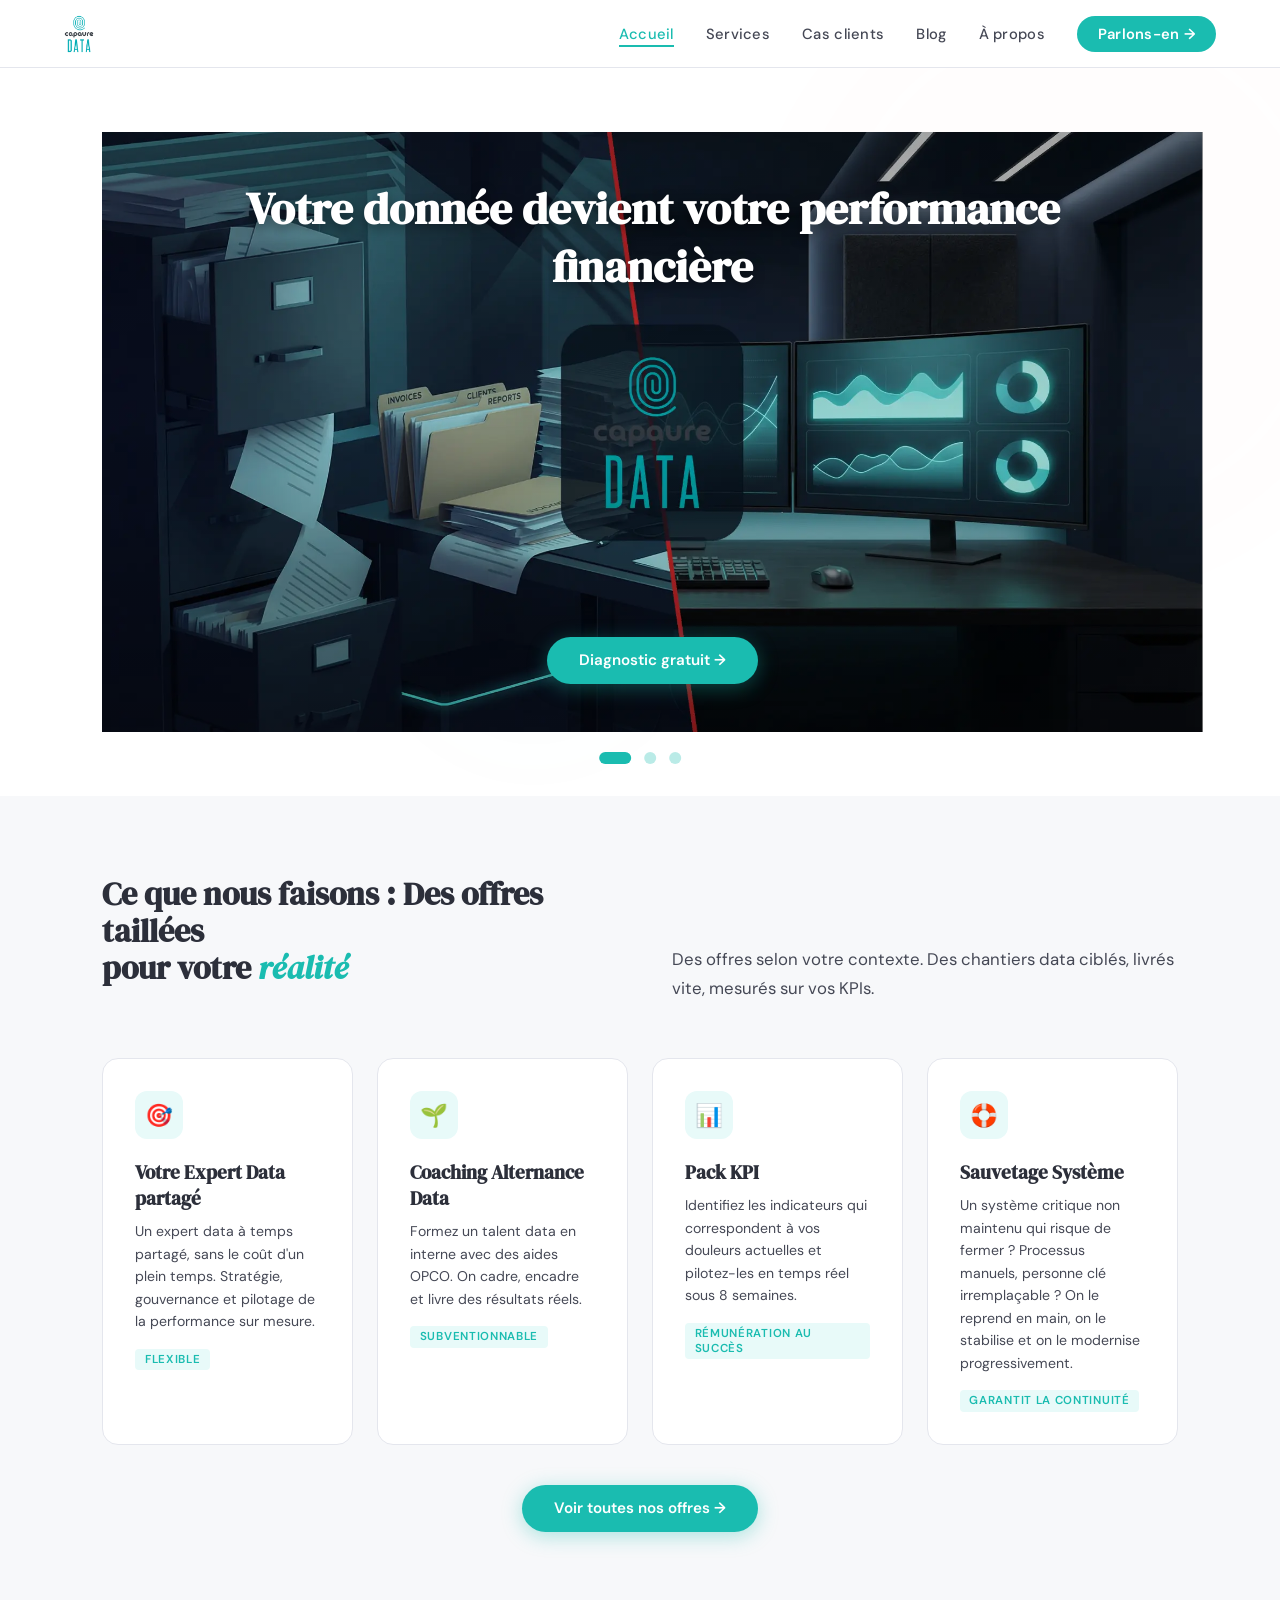
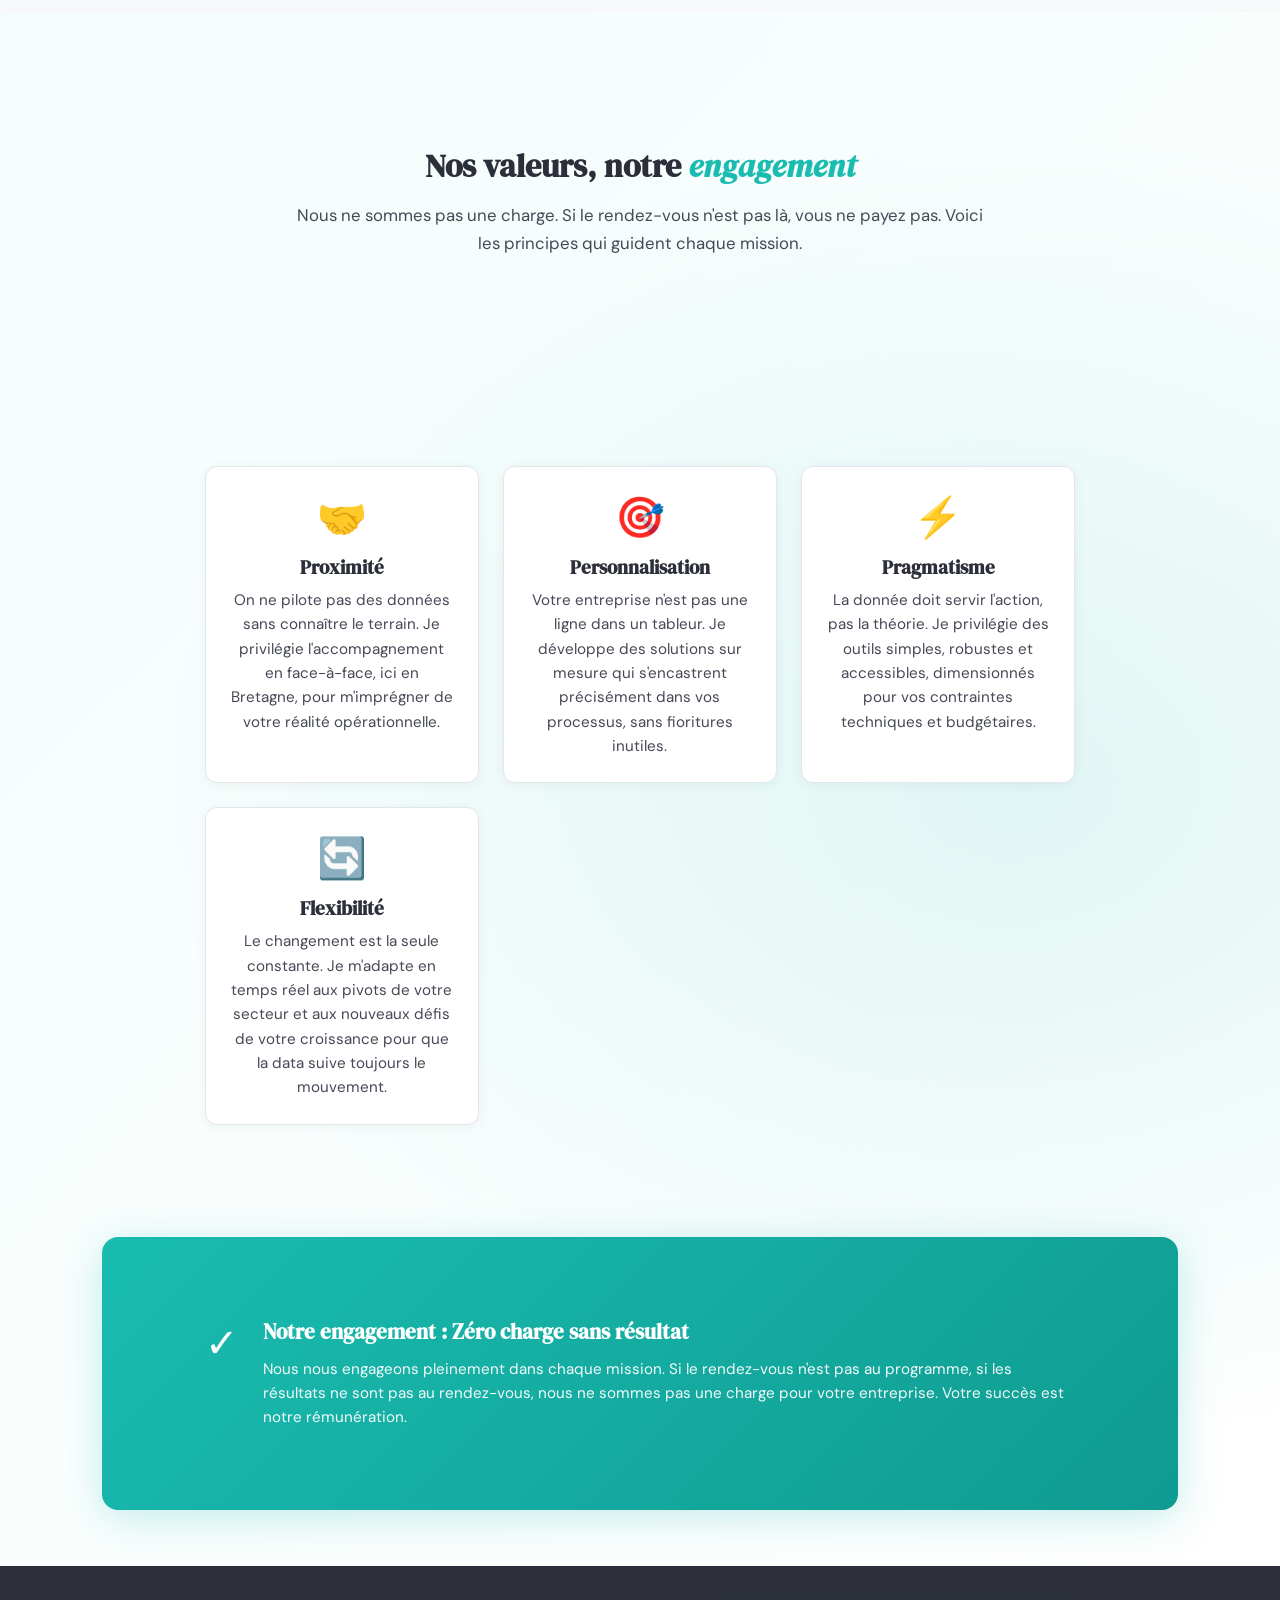
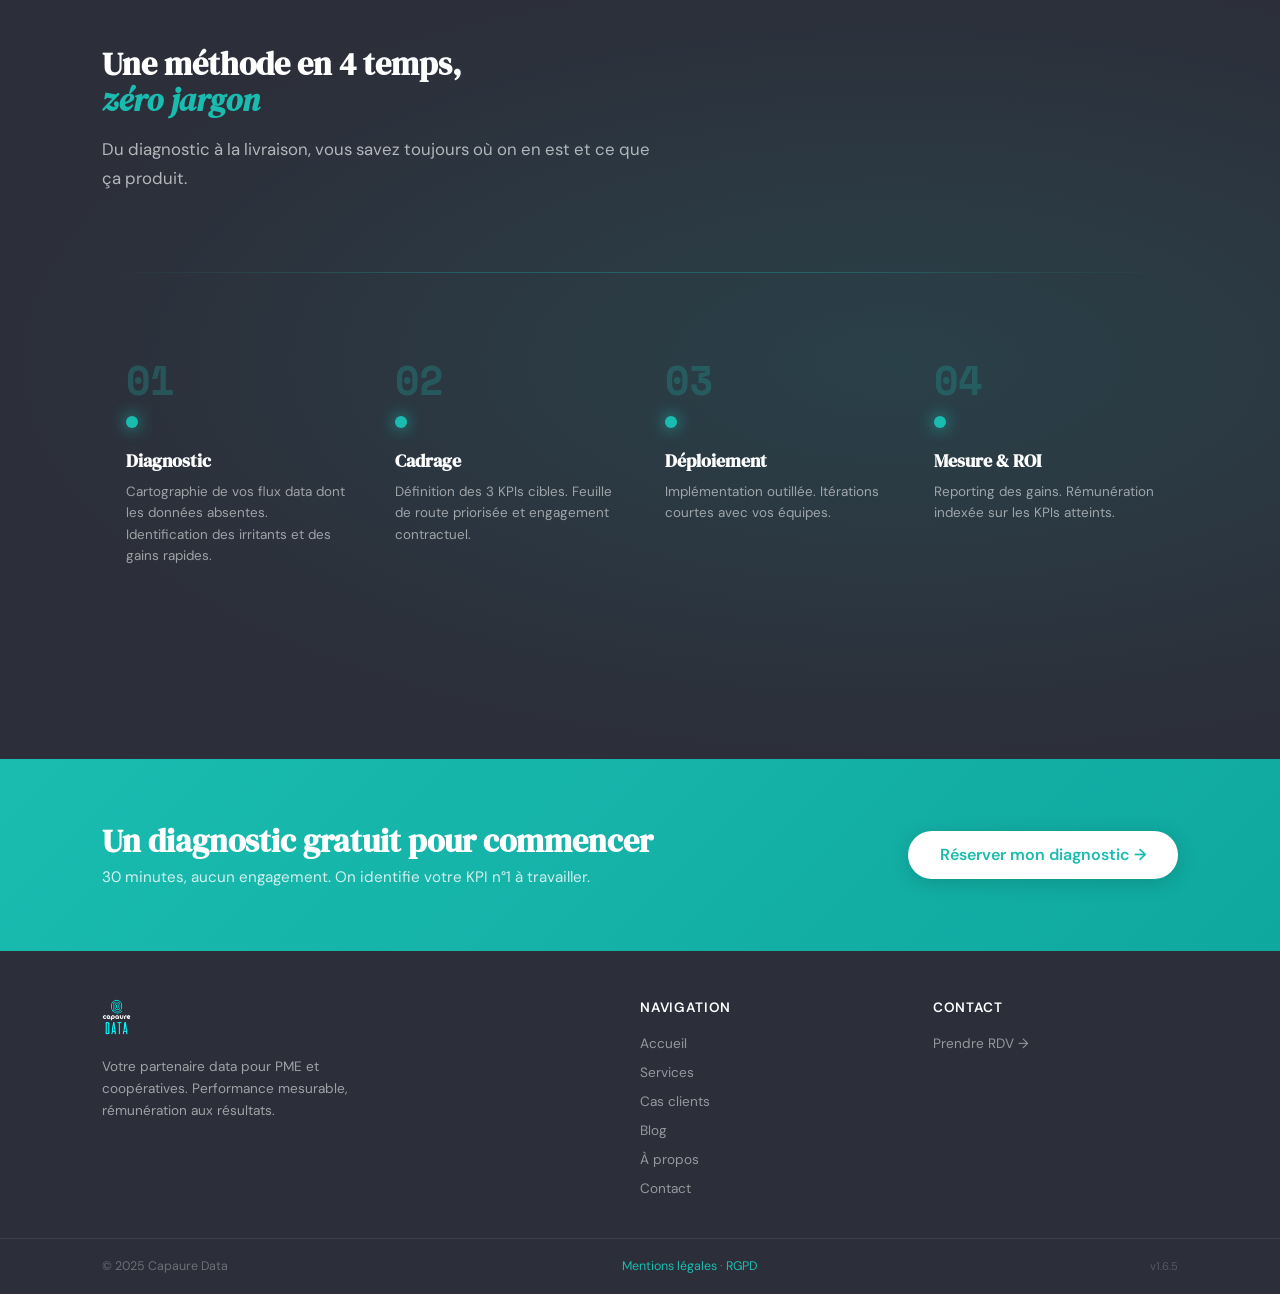
==== commit 6624b4d1: "v1.6.5: Add Bpifrance Barometre TPE-PME article" ====
--- a/index.html
+++ b/index.html
@@ -715,7 +715,7 @@
     <li><a href="blog.html">Blog</a></li><li><a href="a-propos.html">À propos</a></li><li><a href="contact.html">Contact</a></li></ul></div>
   <div><h4>Contact</h4><ul><li><a href="contact.html">Prendre RDV →</a></li></ul></div>
 </footer>
-<div class="footer-bottom"><span>© 2025 Capaure Data</span><span><a href="mentions-legales.html">Mentions légales</a> · <a href="rgpd.html">RGPD</a></span><span style="font-size: 0.7rem; color: rgba(255,255,255,.2);">v1.6.4</span></div>
+<div class="footer-bottom"><span>© 2025 Capaure Data</span><span><a href="mentions-legales.html">Mentions légales</a> · <a href="rgpd.html">RGPD</a></span><span style="font-size: 0.7rem; color: rgba(255,255,255,.2);">v1.6.5</span></div>
 
 <script src="js/main.js"></script>
 <script>
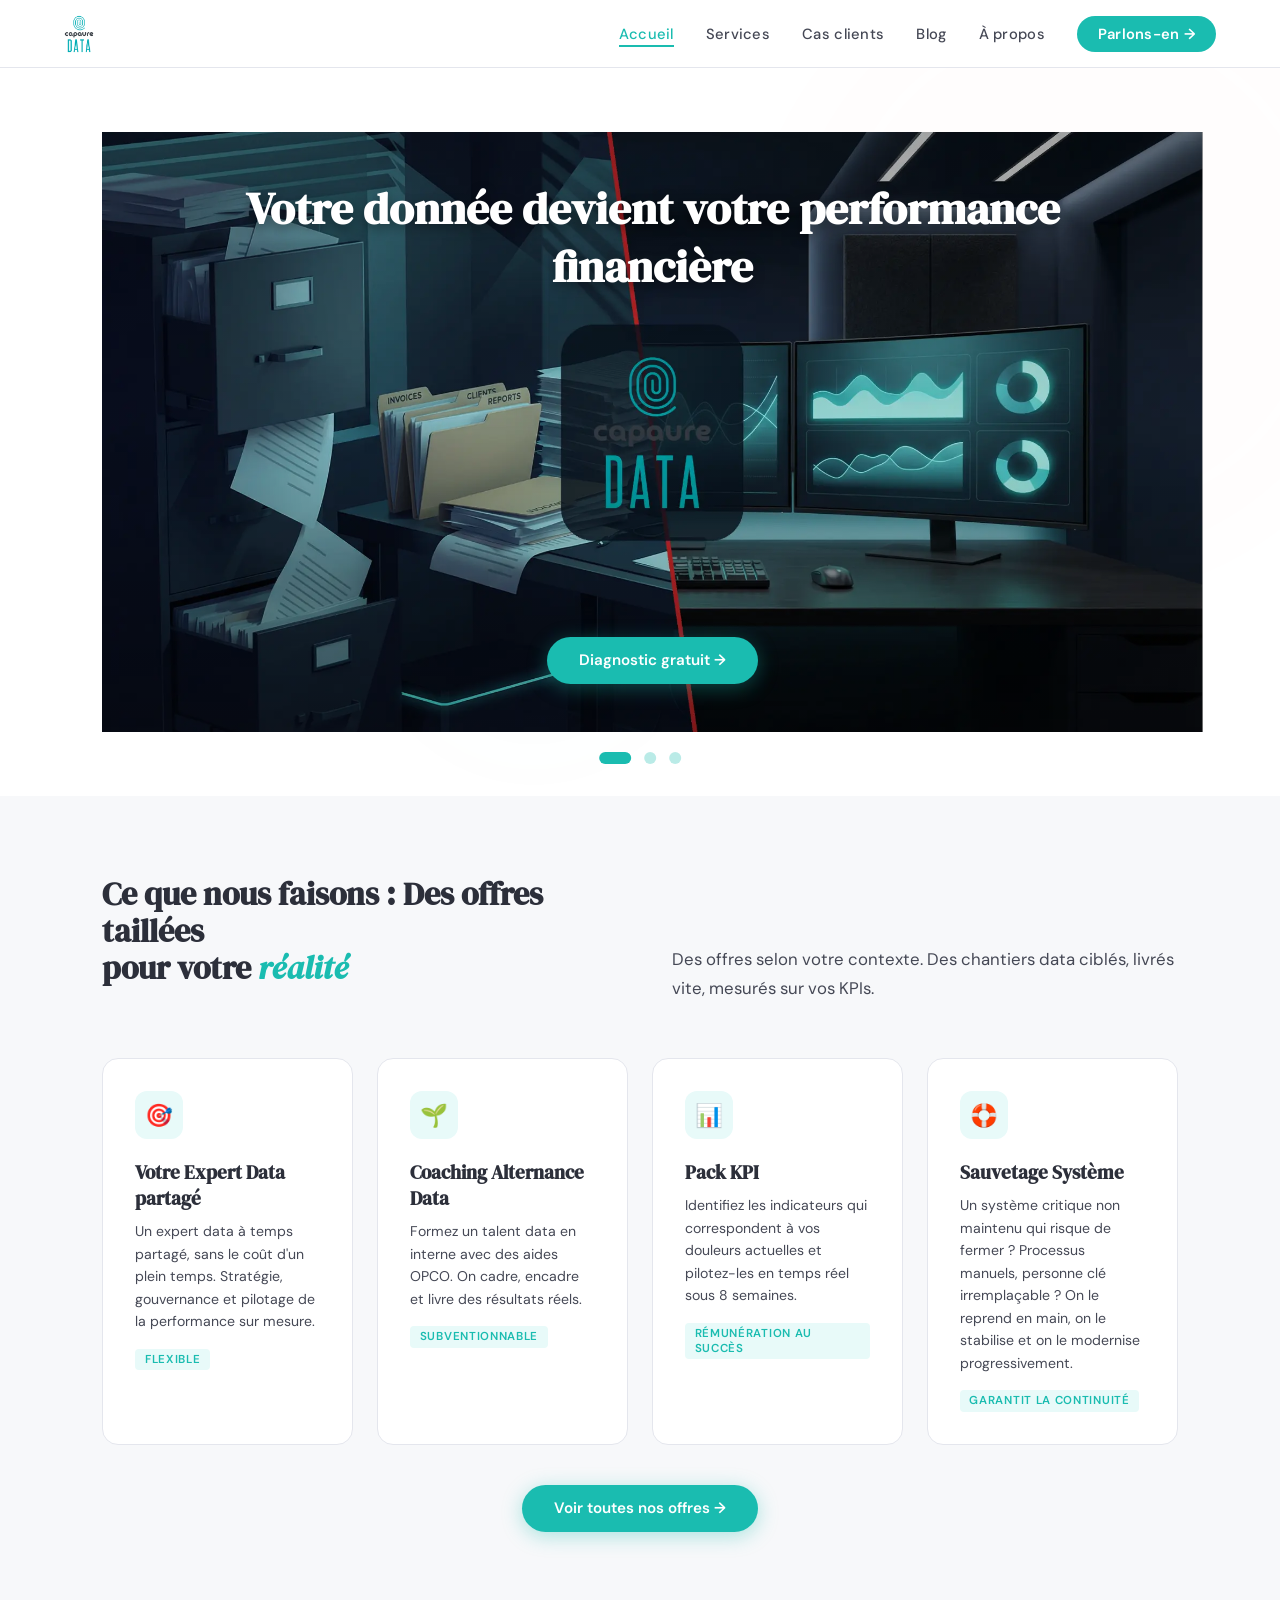
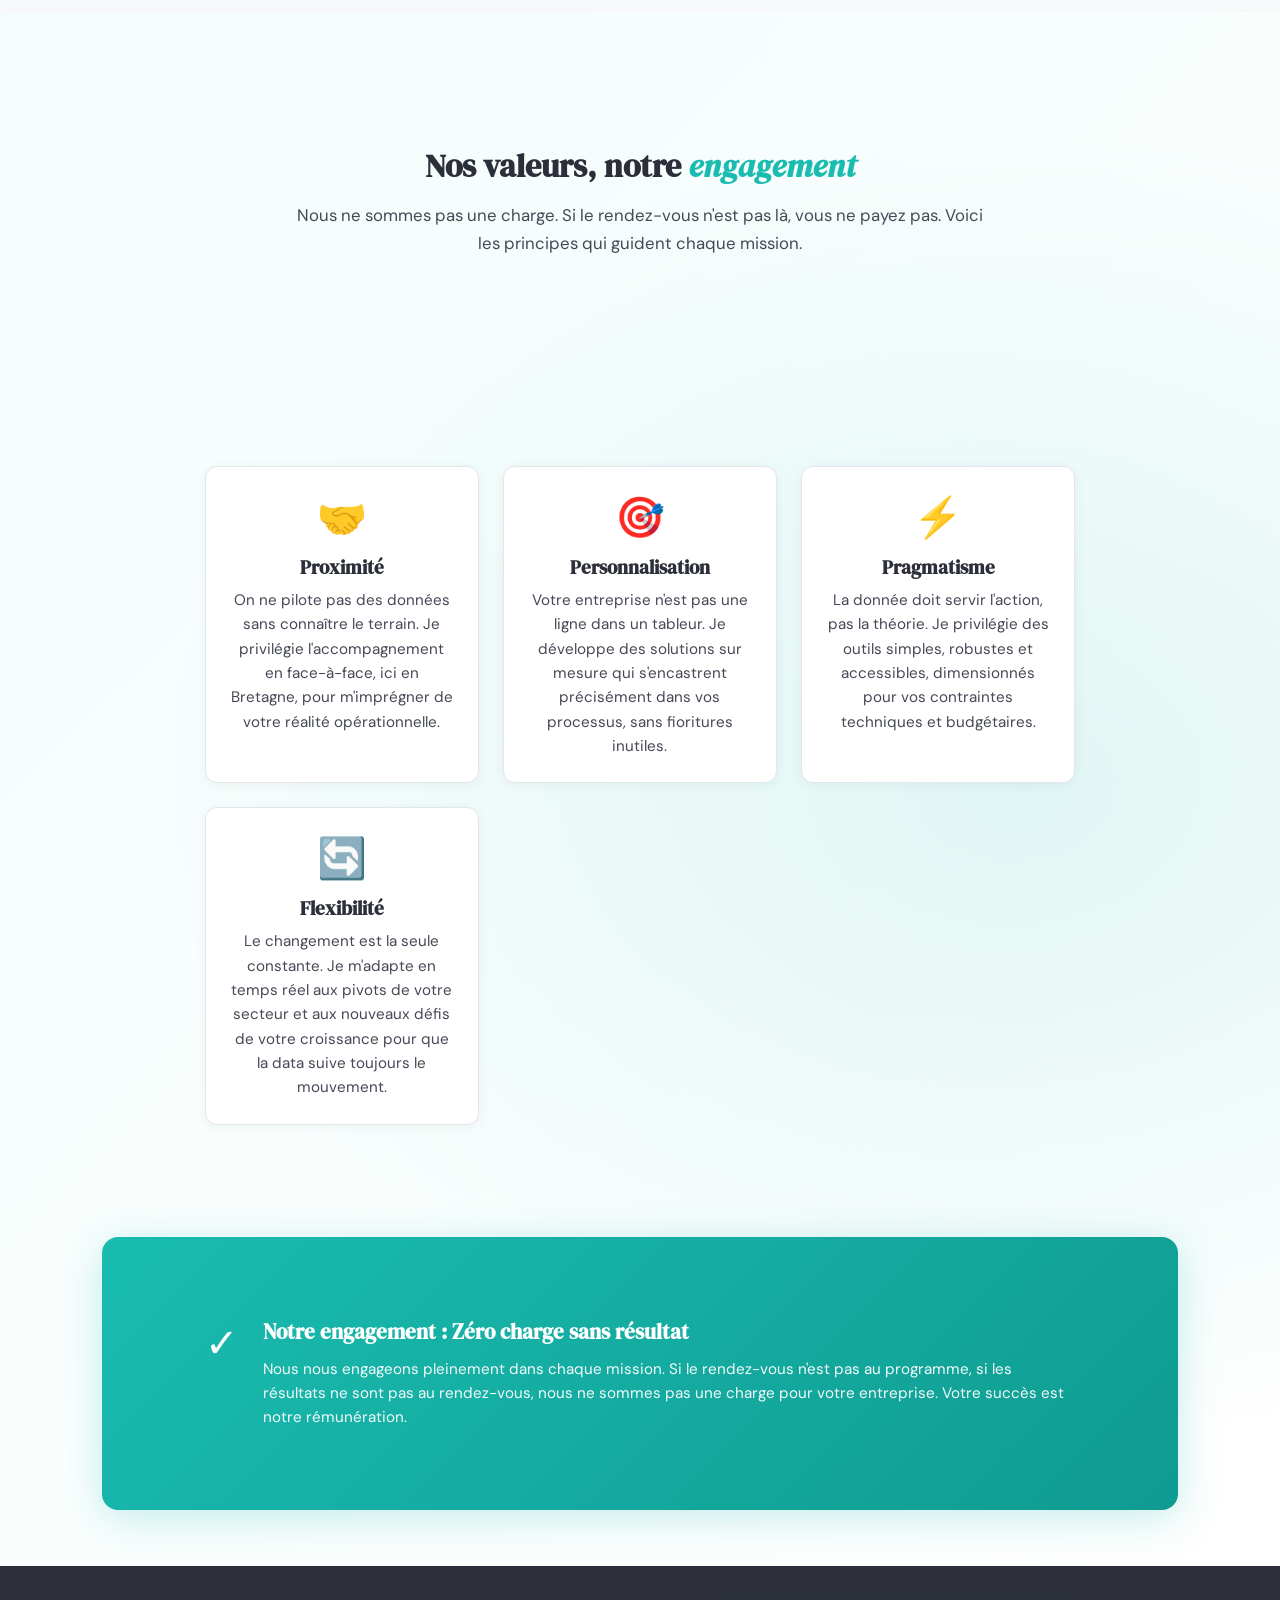
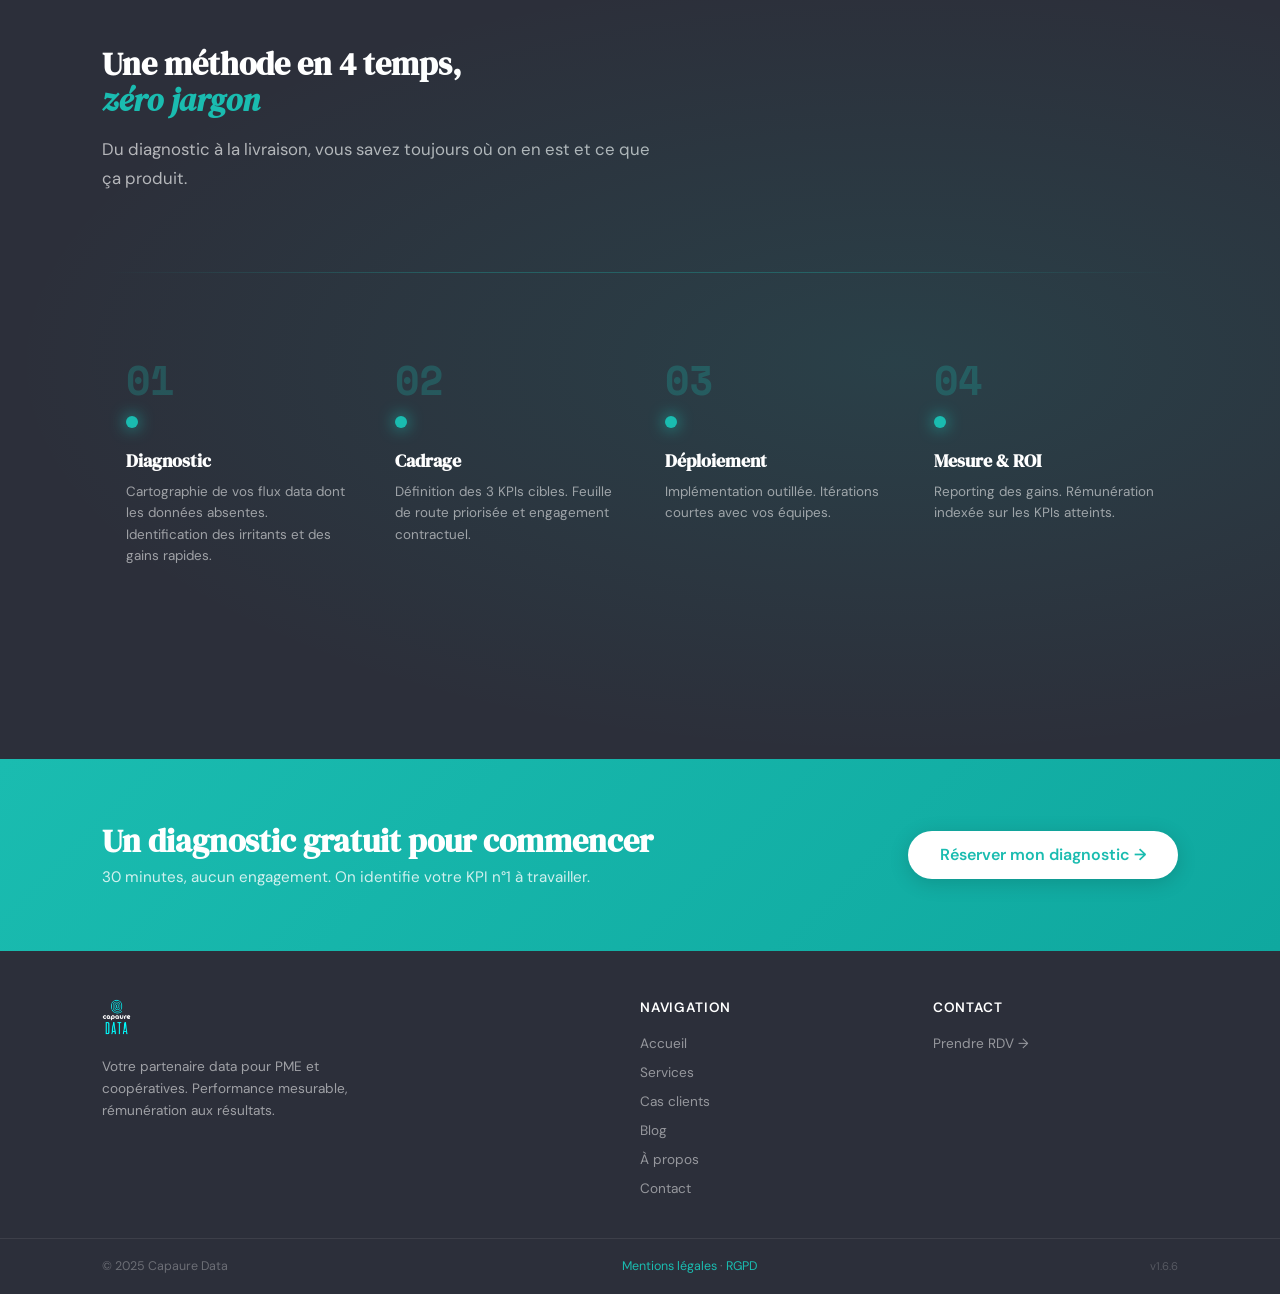
==== commit 66349298: "v1.6.6: Reformat Barometre article to match blog template style" ====
--- a/index.html
+++ b/index.html
@@ -715,7 +715,7 @@
     <li><a href="blog.html">Blog</a></li><li><a href="a-propos.html">À propos</a></li><li><a href="contact.html">Contact</a></li></ul></div>
   <div><h4>Contact</h4><ul><li><a href="contact.html">Prendre RDV →</a></li></ul></div>
 </footer>
-<div class="footer-bottom"><span>© 2025 Capaure Data</span><span><a href="mentions-legales.html">Mentions légales</a> · <a href="rgpd.html">RGPD</a></span><span style="font-size: 0.7rem; color: rgba(255,255,255,.2);">v1.6.5</span></div>
+<div class="footer-bottom"><span>© 2025 Capaure Data</span><span><a href="mentions-legales.html">Mentions légales</a> · <a href="rgpd.html">RGPD</a></span><span style="font-size: 0.7rem; color: rgba(255,255,255,.2);">v1.6.6</span></div>
 
 <script src="js/main.js"></script>
 <script>
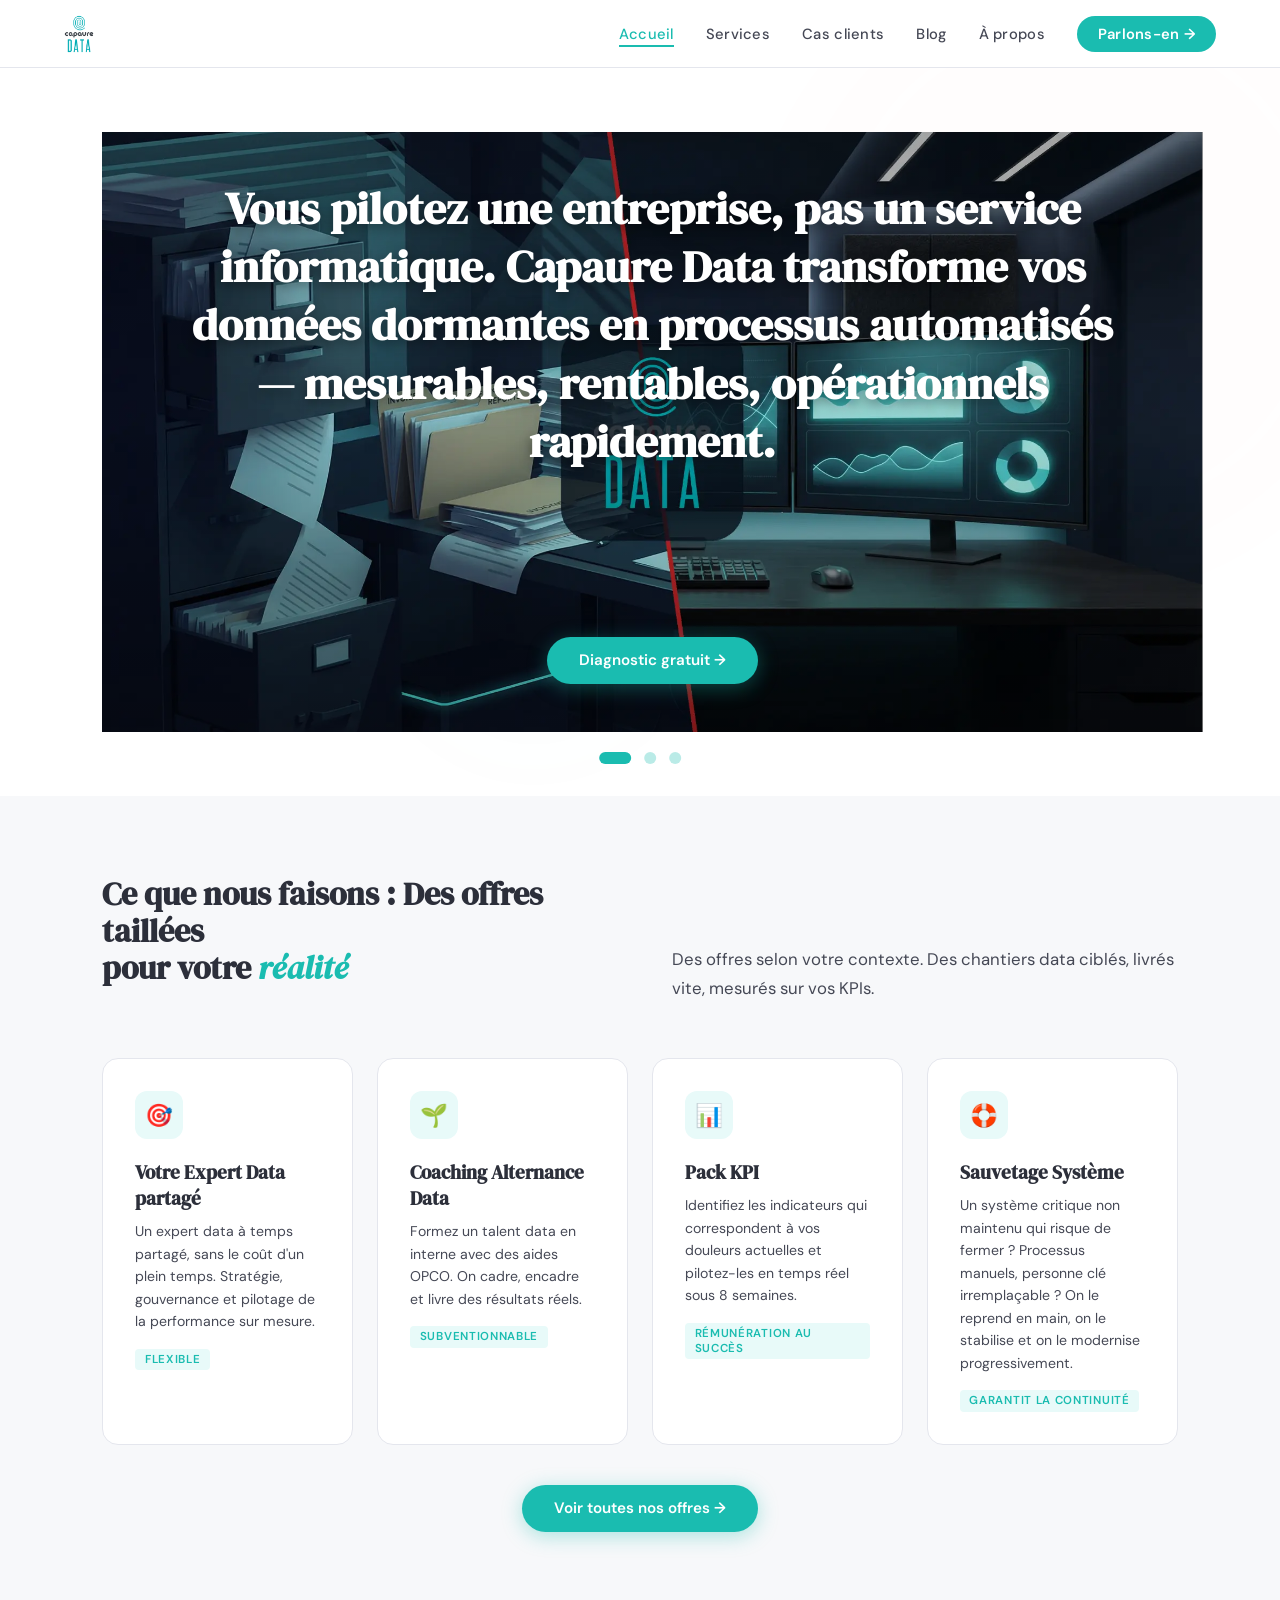
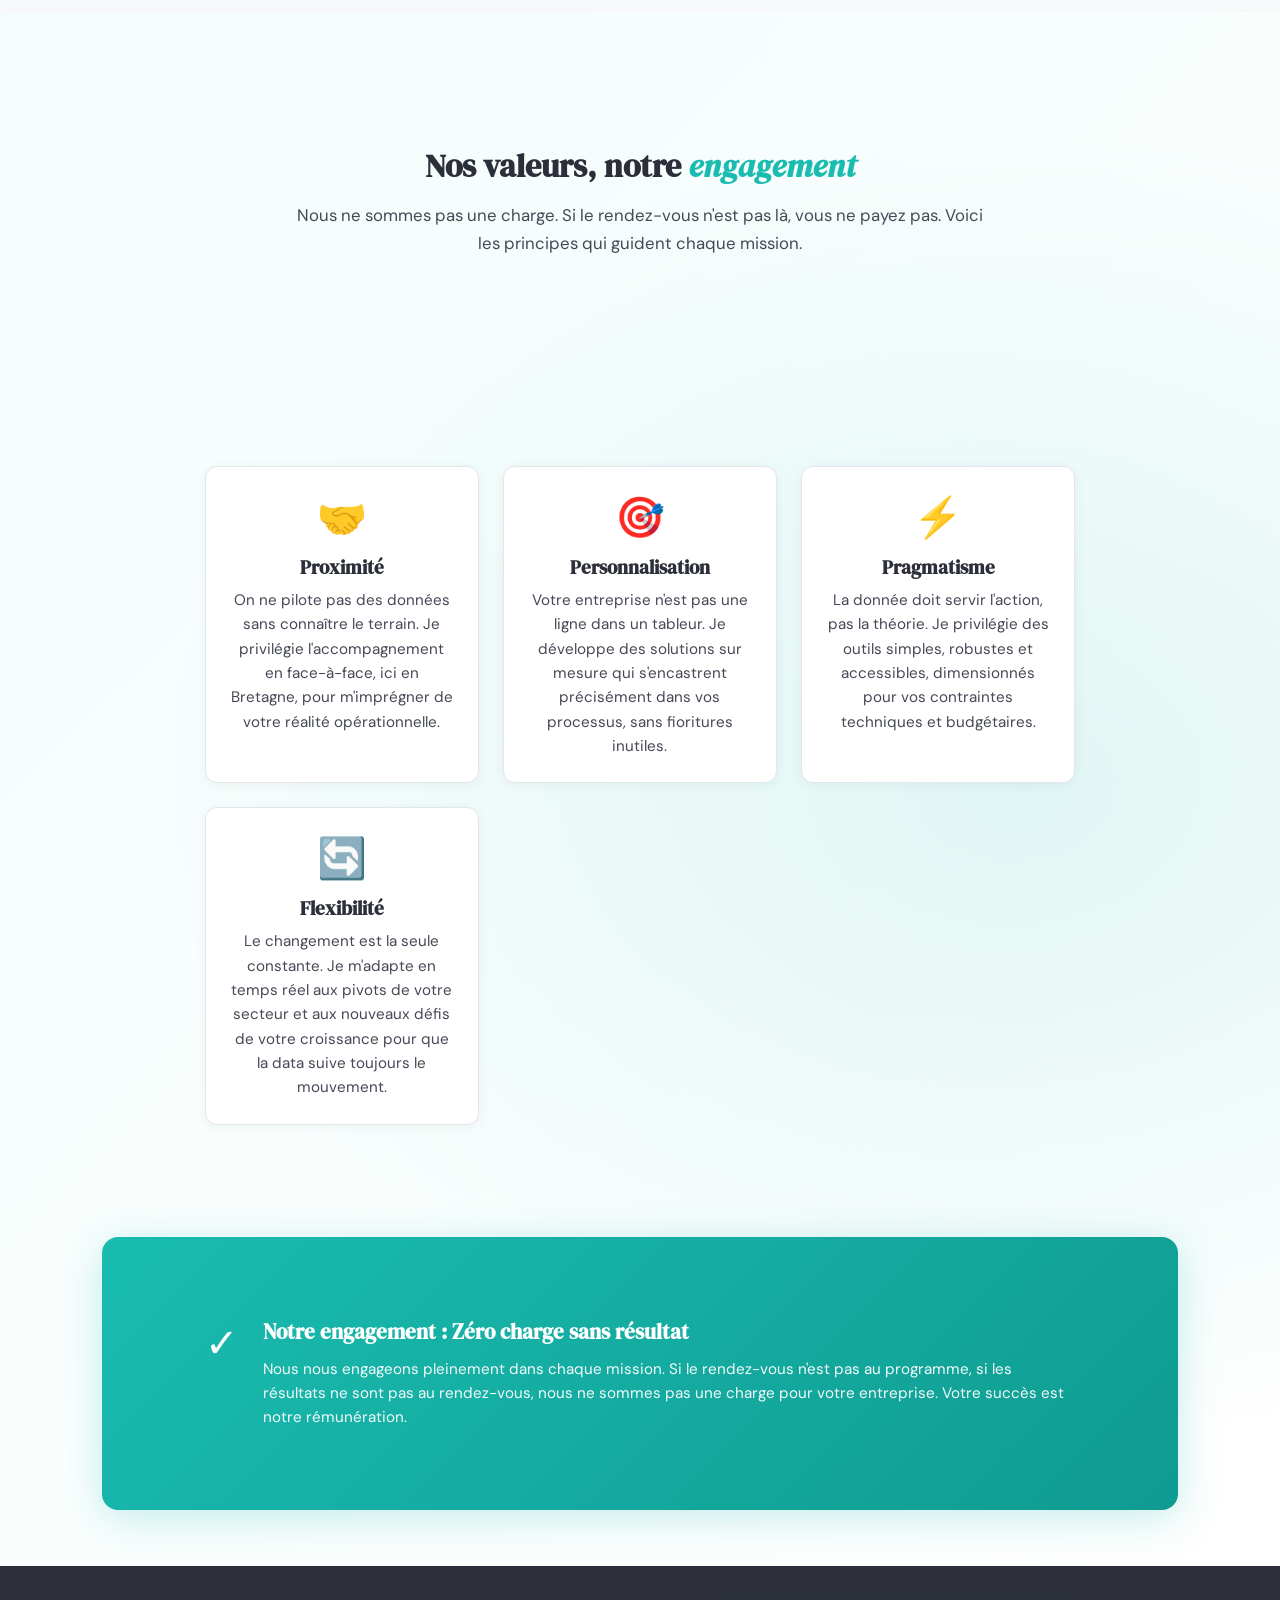
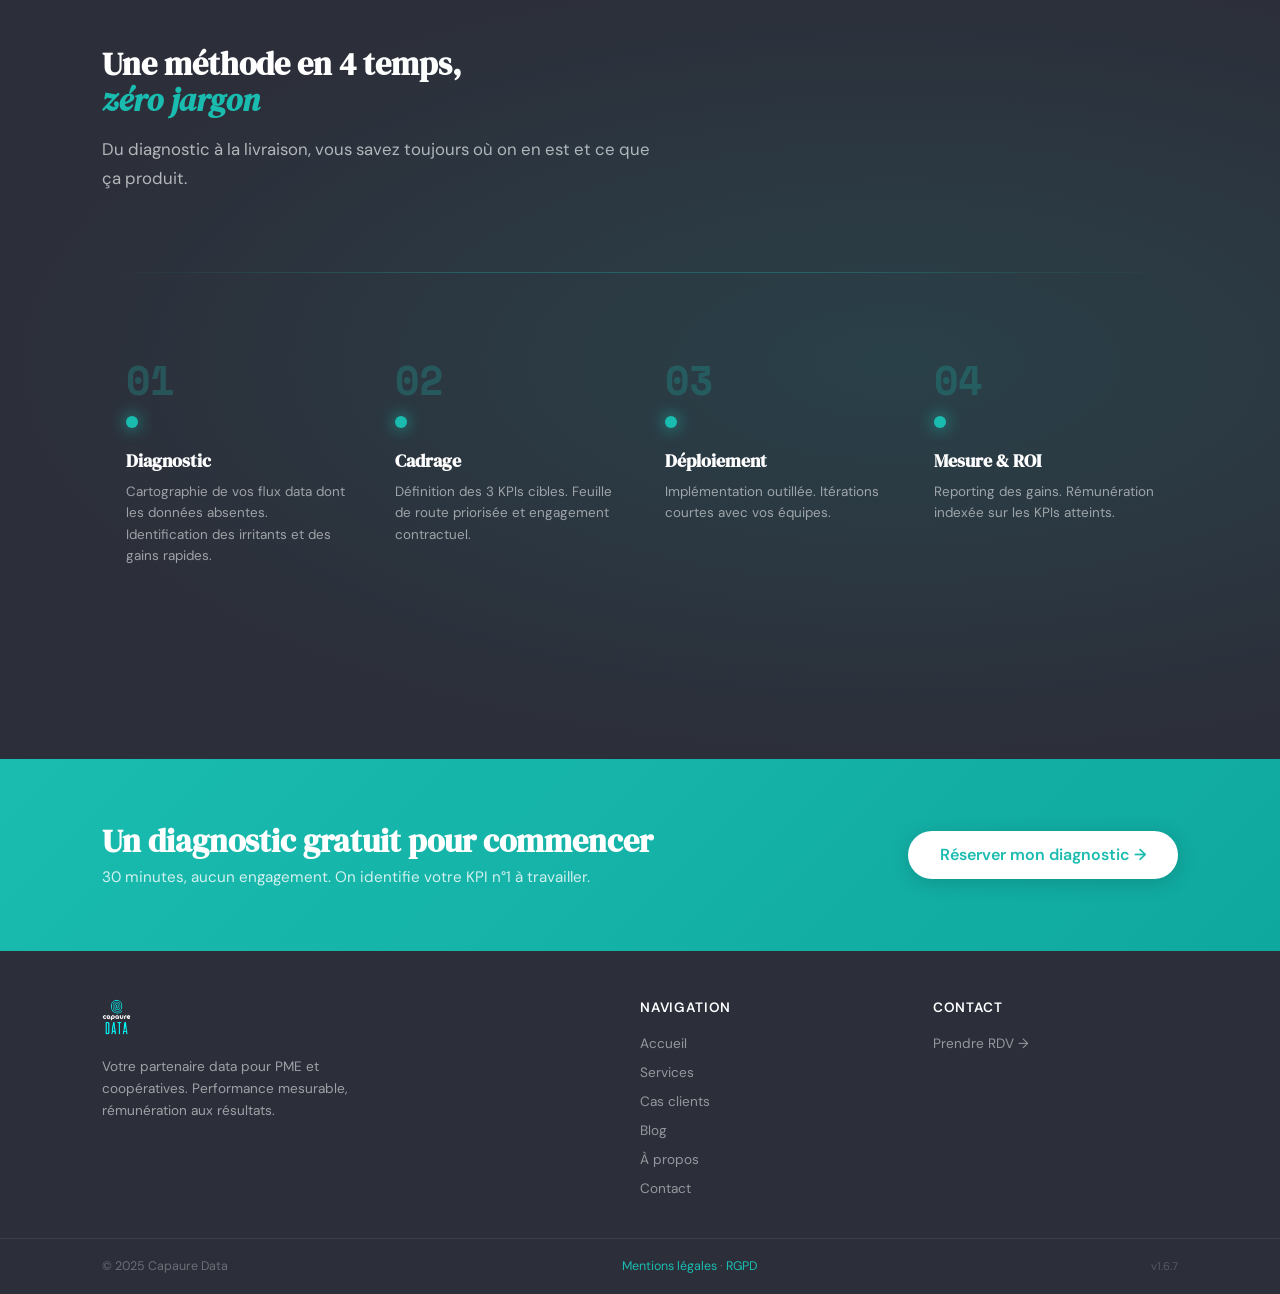
==== commit 0c67619e: "v1.6.7: Update first slide with new impactful headline" ====
--- a/index.html
+++ b/index.html
@@ -464,7 +464,7 @@
       <div style="position: absolute; top: 0; left: 0; right: 0; bottom: 0; background: linear-gradient(180deg, rgba(0,0,0,0.3) 0%, rgba(0,0,0,0.1) 50%, rgba(0,0,0,0.4) 100%); z-index: 1;"></div>
       
       <!-- Titre en haut -->
-      <h1 style="position: relative; z-index: 10; font-family: 'DM Serif Display', serif; font-size: clamp(1.8rem, 5vw, 2.8rem); color: white; text-align: center; line-height: 1.3; margin: 0; max-width: 90%; text-shadow: 0 4px 12px rgba(0,0,0,0.4);">Votre donnée devient votre performance financière</h1>
+      <h1 style="position: relative; z-index: 10; font-family: 'DM Serif Display', serif; font-size: clamp(1.8rem, 5vw, 2.8rem); color: white; text-align: center; line-height: 1.3; margin: 0; max-width: 90%; text-shadow: 0 4px 12px rgba(0,0,0,0.4);">Vous pilotez une entreprise, pas un service informatique. Capaure Data transforme vos données dormantes en processus automatisés — mesurables, rentables, opérationnels rapidement.</h1>
       
       <!-- Bouton CTA centré en bas -->
       <div class="hero-actions" style="position: relative; z-index: 10;">
@@ -715,7 +715,7 @@
     <li><a href="blog.html">Blog</a></li><li><a href="a-propos.html">À propos</a></li><li><a href="contact.html">Contact</a></li></ul></div>
   <div><h4>Contact</h4><ul><li><a href="contact.html">Prendre RDV →</a></li></ul></div>
 </footer>
-<div class="footer-bottom"><span>© 2025 Capaure Data</span><span><a href="mentions-legales.html">Mentions légales</a> · <a href="rgpd.html">RGPD</a></span><span style="font-size: 0.7rem; color: rgba(255,255,255,.2);">v1.6.6</span></div>
+<div class="footer-bottom"><span>© 2025 Capaure Data</span><span><a href="mentions-legales.html">Mentions légales</a> · <a href="rgpd.html">RGPD</a></span><span style="font-size: 0.7rem; color: rgba(255,255,255,.2);">v1.6.7</span></div>
 
 <script src="js/main.js"></script>
 <script>
